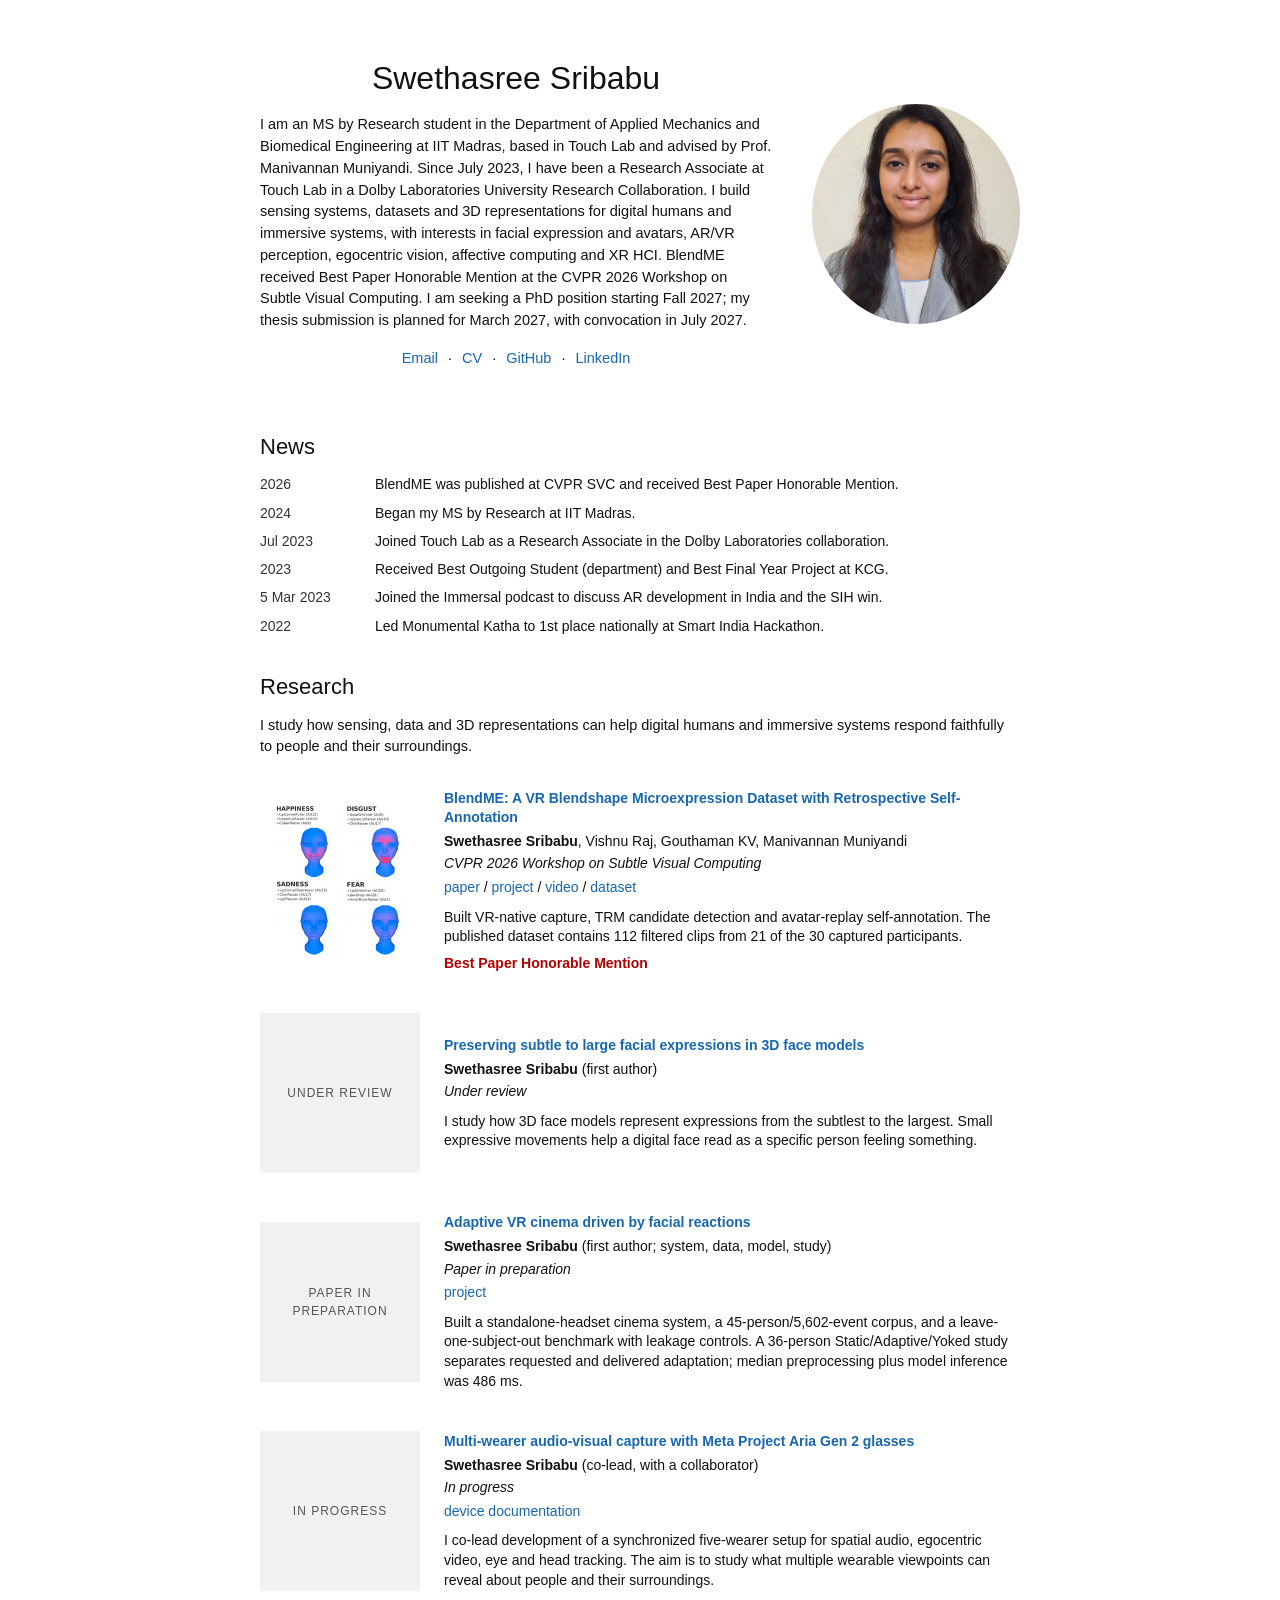
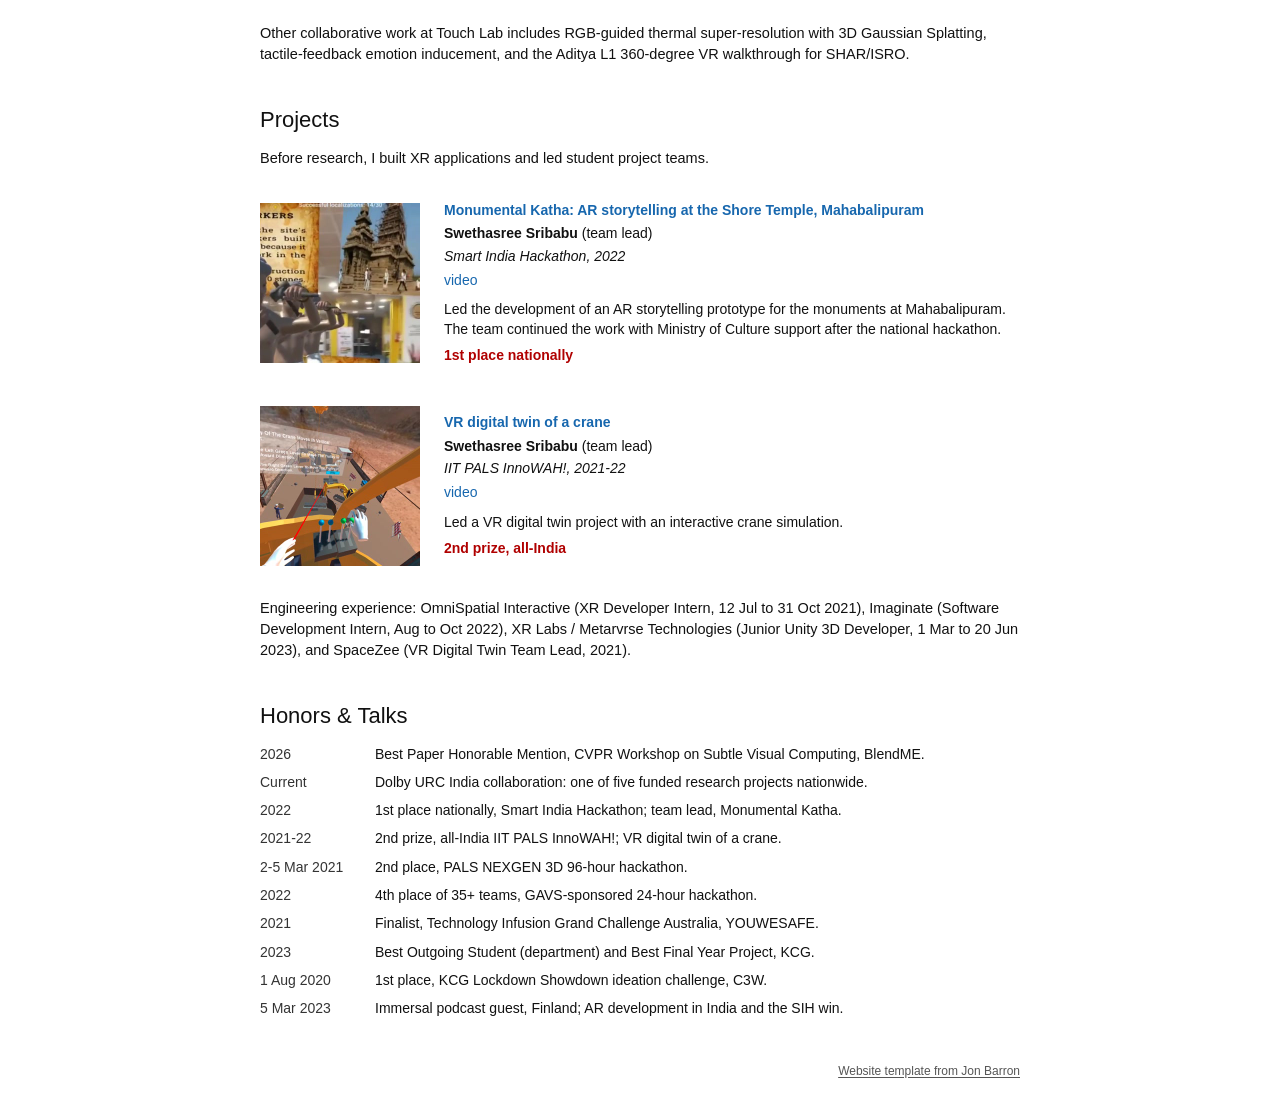
==== index.html @ b435efd1 "v4 academic homepage and LaTeX CV" ====
<!doctype html><html lang="en"><head><meta charset="utf-8"><meta name="viewport" content="width=device-width, initial-scale=1"><meta name="color-scheme" content="light"><title>Swethasree Sribabu</title><meta name="description" content="Swethasree Sribabu, MS by Research at IIT Madras. Digital humans, immersive systems and wearable perception."><link rel="icon" href="data:,"><link rel="stylesheet" href="style.css"></head><body><a class="skip-link" href="#main">Skip to content</a><main id="main" class="page"><header class="bio"><div class="bio-text"><h1 class="name">Swethasree Sribabu</h1><p>I am an MS by Research student in the Department of Applied Mechanics and Biomedical Engineering at IIT Madras, based in Touch Lab and advised by Prof. Manivannan Muniyandi. Since July 2023, I have been a Research Associate at Touch Lab in a Dolby Laboratories University Research Collaboration. I build sensing systems, datasets and 3D representations for digital humans and immersive systems, with interests in facial expression and avatars, AR/VR perception, egocentric vision, affective computing and XR HCI. BlendME received Best Paper Honorable Mention at the CVPR 2026 Workshop on Subtle Visual Computing. I am seeking a PhD position starting Fall 2027; my thesis submission is planned for March 2027, with convocation in July 2027.</p><p class="bio-links"><a href="mailto:swethasree.sribabu@gmail.com">Email</a> <span>·</span> <a href="assets/Swethasree_Sribabu_CV.pdf">CV</a> <span>·</span> <a href="https://github.com/Swethasree-Sribabu">GitHub</a> <span>·</span> <a href="https://www.linkedin.com/in/swethasree-s/">LinkedIn</a></p></div><div class="bio-photo"><img src="assets/portrait.jpg" width="220" height="220" alt="Swethasree Sribabu"></div></header>
<section id="news" class="section"><h2>News</h2><ul class="news-list">
<li><span>2026</span><div>BlendME was published at CVPR SVC and received Best Paper Honorable Mention.</div></li>
<li><span>2024</span><div>Began my MS by Research at IIT Madras.</div></li>
<li><span>Jul 2023</span><div>Joined Touch Lab as a Research Associate in the Dolby Laboratories collaboration.</div></li>
<li><span>2023</span><div>Received Best Outgoing Student (department) and Best Final Year Project at KCG.</div></li>
<li><span>5 Mar 2023</span><div>Joined the Immersal podcast to discuss AR development in India and the SIH win.</div></li>
<li><span>2022</span><div>Led Monumental Katha to 1st place nationally at Smart India Hackathon.</div></li></ul></section>
<section id="research" class="section"><h2>Research</h2><p>I study how sensing, data and 3D representations can help digital humans and immersive systems respond faithfully to people and their surroundings.</p><div class="papers"><article class="paper" id="blendme" data-work="blendme"><div class="paper-media"><img src="assets/blendme-thumb.jpg" width="160" height="160" alt="Four facial-activation maps cropped from published BlendME Figure 3" loading="lazy"></div><div class="paper-info"><a class="papertitle" href="projects/blendme/">BlendME: A VR Blendshape Microexpression Dataset with Retrospective Self-Annotation</a><div class="paper-authors"><strong>Swethasree Sribabu</strong>, Vishnu Raj, Gouthaman KV, Manivannan Muniyandi</div><div class="paper-venue"><em>CVPR 2026 Workshop on Subtle Visual Computing</em></div><div class="paper-links"><a href="https://github.com/Swethasree-Sribabu/BlendME/raw/main/BlendME_CVPR_SVC_2026.pdf">paper</a> / <a href="projects/blendme/">project</a> / <a href="assets/blendme.mp4">video</a> / <a href="https://swethasree-sribabu.github.io/BlendME/#dataset">dataset</a></div><p class="paper-desc">Built VR-native capture, TRM candidate detection and avatar-replay self-annotation. The published dataset contains 112 filtered clips from 21 of the 30 captured participants.</p><p class="paper-award">Best Paper Honorable Mention</p></div></article><article class="paper" id="face-models" data-work="face-models"><div class="paper-media"><div class="status-square" aria-label="Under review"><span>Under review</span></div></div><div class="paper-info"><a class="papertitle" href="#face-models">Preserving subtle to large facial expressions in 3D face models</a><div class="paper-authors"><strong>Swethasree Sribabu</strong> (first author)</div><div class="paper-venue"><em>Under review</em></div><p class="paper-desc">I study how 3D face models represent expressions from the subtlest to the largest. Small expressive movements help a digital face read as a specific person feeling something.</p></div></article><article class="paper" id="adaptive-cinema" data-work="adaptive-cinema"><div class="paper-media"><div class="status-square" aria-label="Paper in preparation"><span>Paper in preparation</span></div></div><div class="paper-info"><a class="papertitle" href="projects/adaptive-vr-cinema/">Adaptive VR cinema driven by facial reactions</a><div class="paper-authors"><strong>Swethasree Sribabu</strong> (first author; system, data, model, study)</div><div class="paper-venue"><em>Paper in preparation</em></div><div class="paper-links"><a href="projects/adaptive-vr-cinema/">project</a></div><p class="paper-desc">Built a standalone-headset cinema system, a 45-person/5,602-event corpus, and a leave-one-subject-out benchmark with leakage controls. A 36-person Static/Adaptive/Yoked study separates requested and delivered adaptation; median preprocessing plus model inference was 486 ms.</p></div></article><article class="paper" id="aria-capture" data-work="aria-capture"><div class="paper-media"><div class="status-square" aria-label="In progress"><span>In progress</span></div></div><div class="paper-info"><a class="papertitle" href="#aria-capture">Multi-wearer audio-visual capture with Meta Project Aria Gen 2 glasses</a><div class="paper-authors"><strong>Swethasree Sribabu</strong> (co-lead, with a collaborator)</div><div class="paper-venue"><em>In progress</em></div><div class="paper-links"><a href="https://facebookresearch.github.io/projectaria_tools/gen2/technical-specs/device/hardware">device documentation</a></div><p class="paper-desc">I co-lead development of a synchronized five-wearer setup for spatial audio, egocentric video, eye and head tracking. The aim is to study what multiple wearable viewpoints can reveal about people and their surroundings.</p></div></article></div><p class="other-work">Other collaborative work at Touch Lab includes RGB-guided thermal super-resolution with 3D Gaussian Splatting, tactile-feedback emotion inducement, and the Aditya L1 360-degree VR walkthrough for SHAR/ISRO.</p></section>
<section id="projects" class="section"><h2>Projects</h2><p>Before research, I built XR applications and led student project teams.</p><div class="papers"><article class="paper" id="monumental-katha" data-work="monumental-katha"><div class="paper-media"><img src="assets/projects/monumental-katha.jpg" width="160" height="160" alt="Monumental Katha AR prototype, from the supplied project video" loading="lazy"></div><div class="paper-info"><a class="papertitle" href="assets/earlier/monumental-katha-loop.mp4">Monumental Katha: AR storytelling at the Shore Temple, Mahabalipuram</a><div class="paper-authors"><strong>Swethasree Sribabu</strong> (team lead)</div><div class="paper-venue"><em>Smart India Hackathon, 2022</em></div><div class="paper-links"><a href="assets/earlier/monumental-katha-loop.mp4">video</a></div><p class="paper-desc">Led the development of an AR storytelling prototype for the monuments at Mahabalipuram. The team continued the work with Ministry of Culture support after the national hackathon.</p><p class="paper-award">1st place nationally</p></div></article><article class="paper" id="vr-crane" data-work="vr-crane"><div class="paper-media"><img src="assets/projects/vr-crane.jpg" width="160" height="160" alt="Virtual crane scene from the supplied Digital Twin project video" loading="lazy"></div><div class="paper-info"><a class="papertitle" href="assets/earlier/vr-crane-loop.mp4">VR digital twin of a crane</a><div class="paper-authors"><strong>Swethasree Sribabu</strong> (team lead)</div><div class="paper-venue"><em>IIT PALS InnoWAH!, 2021-22</em></div><div class="paper-links"><a href="assets/earlier/vr-crane-loop.mp4">video</a></div><p class="paper-desc">Led a VR digital twin project with an interactive crane simulation.</p><p class="paper-award">2nd prize, all-India</p></div></article></div><p class="other-work">Engineering experience: OmniSpatial Interactive (XR Developer Intern, 12 Jul to 31 Oct 2021), Imaginate (Software Development Intern, Aug to Oct 2022), XR Labs / Metarvrse Technologies (Junior Unity 3D Developer, 1 Mar to 20 Jun 2023), and SpaceZee (VR Digital Twin Team Lead, 2021).</p></section>
<section id="honors" class="section"><h2>Honors &amp; Talks</h2><ul class="honors-list">
<li><span>2026</span><div>Best Paper Honorable Mention, CVPR Workshop on Subtle Visual Computing, BlendME.</div></li>
<li><span>Current</span><div>Dolby URC India collaboration: one of five funded research projects nationwide.</div></li>
<li><span>2022</span><div>1st place nationally, Smart India Hackathon; team lead, Monumental Katha.</div></li>
<li><span>2021-22</span><div>2nd prize, all-India IIT PALS InnoWAH!; VR digital twin of a crane.</div></li>
<li><span>2-5 Mar 2021</span><div>2nd place, PALS NEXGEN 3D 96-hour hackathon.</div></li>
<li><span>2022</span><div>4th place of 35+ teams, GAVS-sponsored 24-hour hackathon.</div></li>
<li><span>2021</span><div>Finalist, Technology Infusion Grand Challenge Australia, YOUWESAFE.</div></li>
<li><span>2023</span><div>Best Outgoing Student (department) and Best Final Year Project, KCG.</div></li>
<li><span>1 Aug 2020</span><div>1st place, KCG Lockdown Showdown ideation challenge, C3W.</div></li>
<li><span>5 Mar 2023</span><div>Immersal podcast guest, Finland; AR development in India and the SIH win.</div></li></ul></section><footer class="footer"><p><a href="https://github.com/jonbarron/jonbarron_website">Website template from Jon Barron</a></p></footer></main></body></html>
---- style.css ----
/* Academic-page structure adapted from Jon Barron's reusable website template.
   Local system font and no remote scripts, fonts, or tracking. */
* { box-sizing:border-box; }
html { -webkit-text-size-adjust:100%; text-size-adjust:100%; scroll-padding-top:16px; }
body { margin:0; background:white; color:#111; font:15px/1.45 Arial,Helvetica,sans-serif; }
a { color:#1767ae; text-decoration:none; }
a:hover { color:#8b4b00; text-decoration:underline; }
a:focus-visible { outline:2px solid #1767ae; outline-offset:4px; }
p a { text-decoration:underline; text-underline-offset:2px; }
img { max-width:100%; display:block; }
p { margin:12px 0; }
h1,h2 { font-weight:400; }
h2 { font-size:22px; line-height:1.3; margin:0 0 13px; }
.page { width:100%; max-width:816px; margin:0 auto; padding:12px 8px 25px; }
.skip-link { position:fixed; top:-80px; left:12px; background:#fff; border:2px solid #1767ae; padding:8px; z-index:10; }
.skip-link:focus { top:8px; }
.bio { display:flex; align-items:center; padding:15px 0 12px; }
.bio-text { width:69%; padding:2.5%; }
.name { margin:0 0 17px; padding-top:12px; font-size:32px; line-height:1.2; text-align:center; }
.bio-text > p { font-size:14.5px; line-height:1.5; }
.bio-photo { width:31%; padding:2.5%; }
.bio-photo img { width:220px; height:220px; object-fit:cover; object-position:center 32%; border-radius:50%; }
.bio-links { text-align:center; padding-top:4px; }
.bio-links a { text-decoration:none; white-space:nowrap; }
.bio-links span { padding:0 6px; }
.section { padding:19px 20px 10px; }
.section > p { font-size:14.5px; }
.news-list,.honors-list { list-style:none; padding:0; margin:0; font-size:14px; }
.news-list li,.honors-list li { display:grid; grid-template-columns:100px minmax(0,1fr); gap:15px; margin:8px 0; }
.news-list li > span,.honors-list li > span { color:#333; white-space:nowrap; }
.papers { margin-top:6px; }
.paper { display:flex; align-items:center; gap:24px; padding:20px 0; }
.paper-media { width:160px; flex:0 0 160px; }
.paper-media img { width:160px; height:160px; object-fit:cover; }
.status-square { width:160px; height:160px; background:#f1f1f1; color:#555; display:flex; align-items:center; justify-content:center; text-align:center; padding:16px; }
.status-square span { font-size:12px; line-height:1.55; letter-spacing:1px; text-transform:uppercase; }
.paper-info { min-width:0; font-size:14px; line-height:1.4; }
.papertitle { font-weight:700; }
.paper-authors { margin-top:4px; }
.paper-venue { margin-top:3px; }
.paper-links { margin-top:4px; }
.paper-desc { margin:10px 0 0; }
.paper-award { color:#b00000; font-weight:700; margin:7px 0 0; }
.other-work { margin-top:12px; }
.footer { padding:26px 20px 8px; text-align:right; font-size:12px; color:#555; }
.footer p { margin:0; }
.footer a { color:#555; }
.project-page { padding:25px 20px 12px; }
.project-page h1 { font-size:29px; line-height:1.3; margin:15px 0; }
.project-subtitle { font-size:19px; }
.project-page h2 { margin-top:26px; }
.project-page figure { margin:24px 0; }
.project-page figure img { width:100%; height:auto; }
figcaption { font-size:13px; color:#444; margin-top:10px; }
@media(max-width:640px) {
 .page { padding:8px 15px 22px; }
 .bio { align-items:flex-start; gap:18px; }
 .bio-text { width:calc(100% - 128px); padding:10px 0; }
 .bio-photo { width:110px; padding:22px 0 0; }
 .bio-photo img { width:110px; height:110px; }
 .name { font-size:28px; text-align:left; padding-top:2px; }
 .bio-text > p { font-size:14px; }
 .bio-links { text-align:left; }
 .bio-links span { padding:0 4px; }
 .section,.project-page { padding-inline:0; }
 .paper { gap:18px; align-items:flex-start; }
 .paper-media { width:110px; flex-basis:110px; }
 .paper-media img,.status-square { width:110px; height:110px; }
 .status-square { padding:10px; }
 .status-square span { font-size:10px; letter-spacing:.6px; }
 .paper-info { font-size:14px; }
 .news-list li,.honors-list li { grid-template-columns:90px minmax(0,1fr); gap:10px; }
 .footer { padding-inline:0; }
}
@media(max-width:450px) {
 .bio { display:block; position:relative; padding-top:12px; }
 .bio-text { width:100%; }
 .name { max-width:calc(100% - 113px); min-height:74px; margin-bottom:17px; }
 .bio-photo { position:absolute; right:0; top:20px; padding:0; width:98px; }
 .bio-photo img { width:98px; height:98px; }
 .paper { gap:14px; }
 .paper-media { width:100px; flex-basis:100px; }
 .paper-media img,.status-square { width:100px; height:100px; }
 .status-square { padding:8px; }
 .status-square span { font-size:10px; }
 .news-list li,.honors-list li { grid-template-columns:85px minmax(0,1fr); font-size:13px; gap:10px; }
 .paper-info { font-size:13.5px; }
}
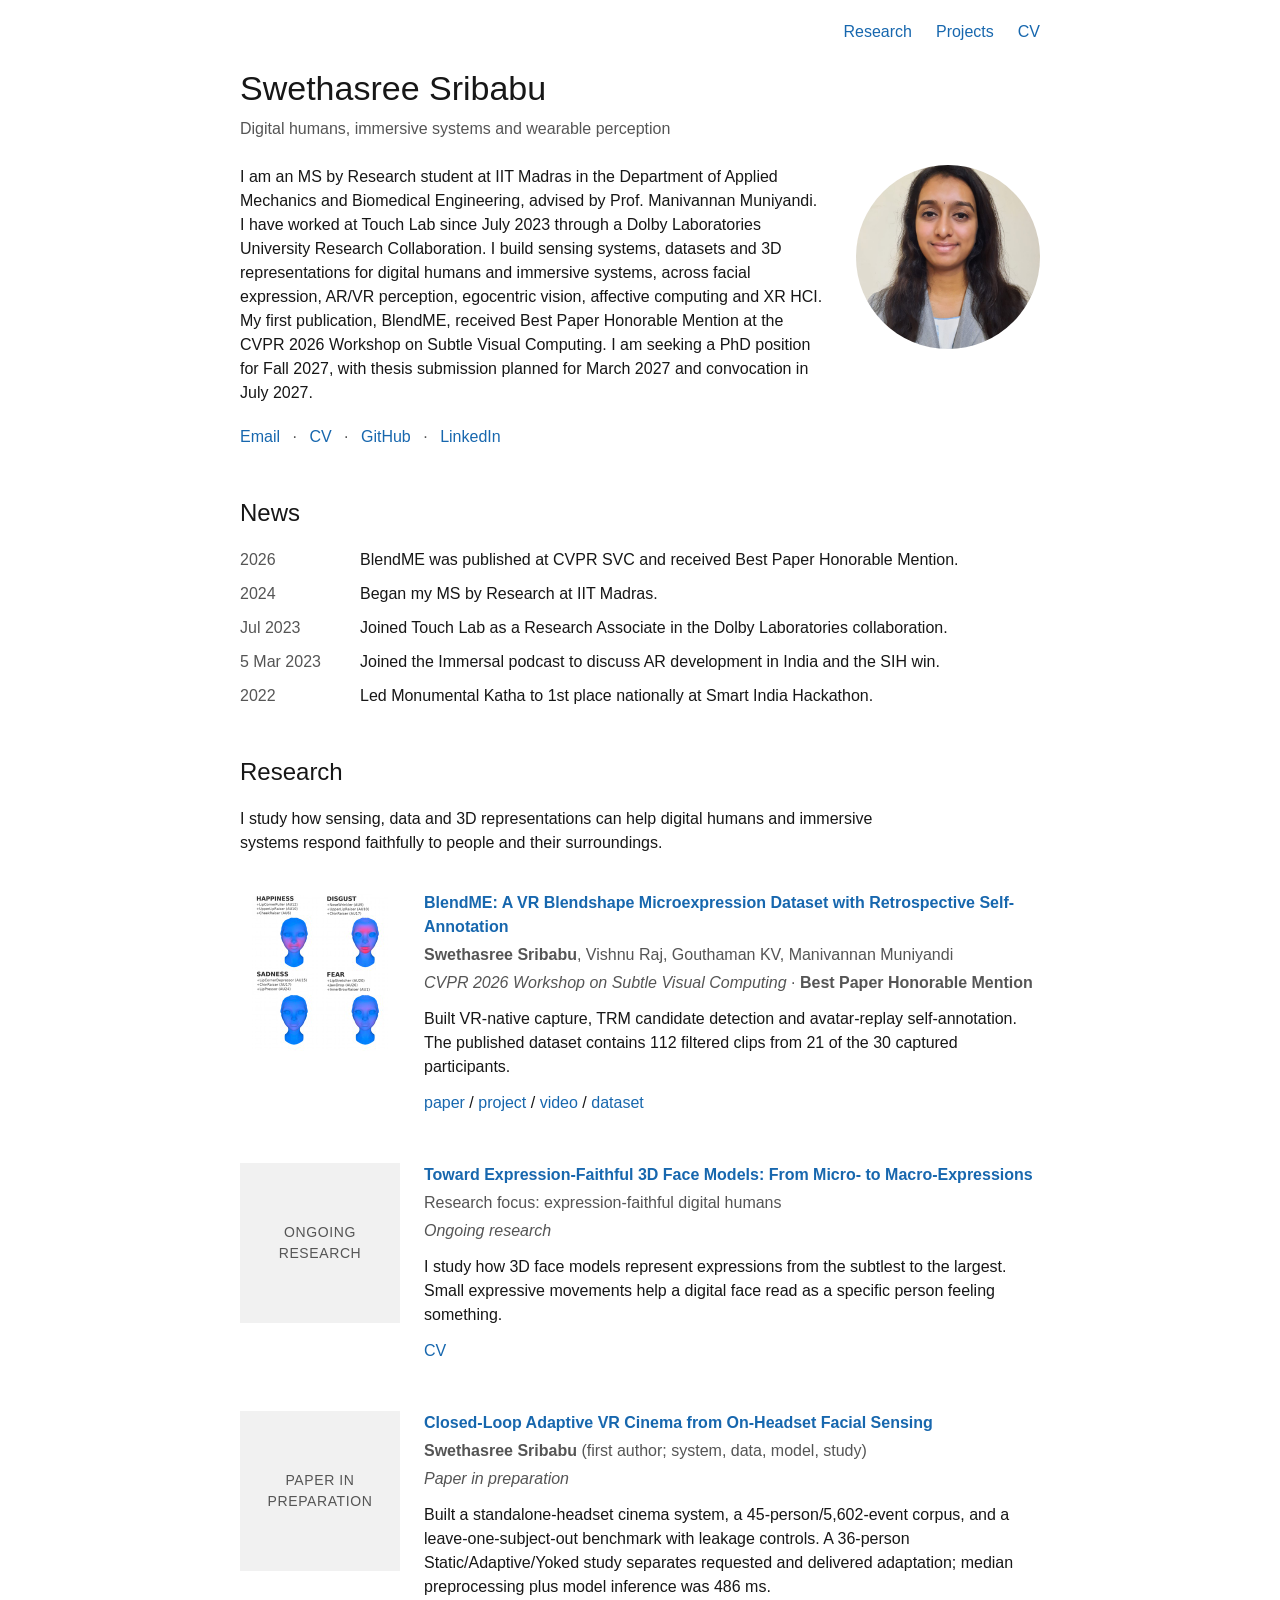
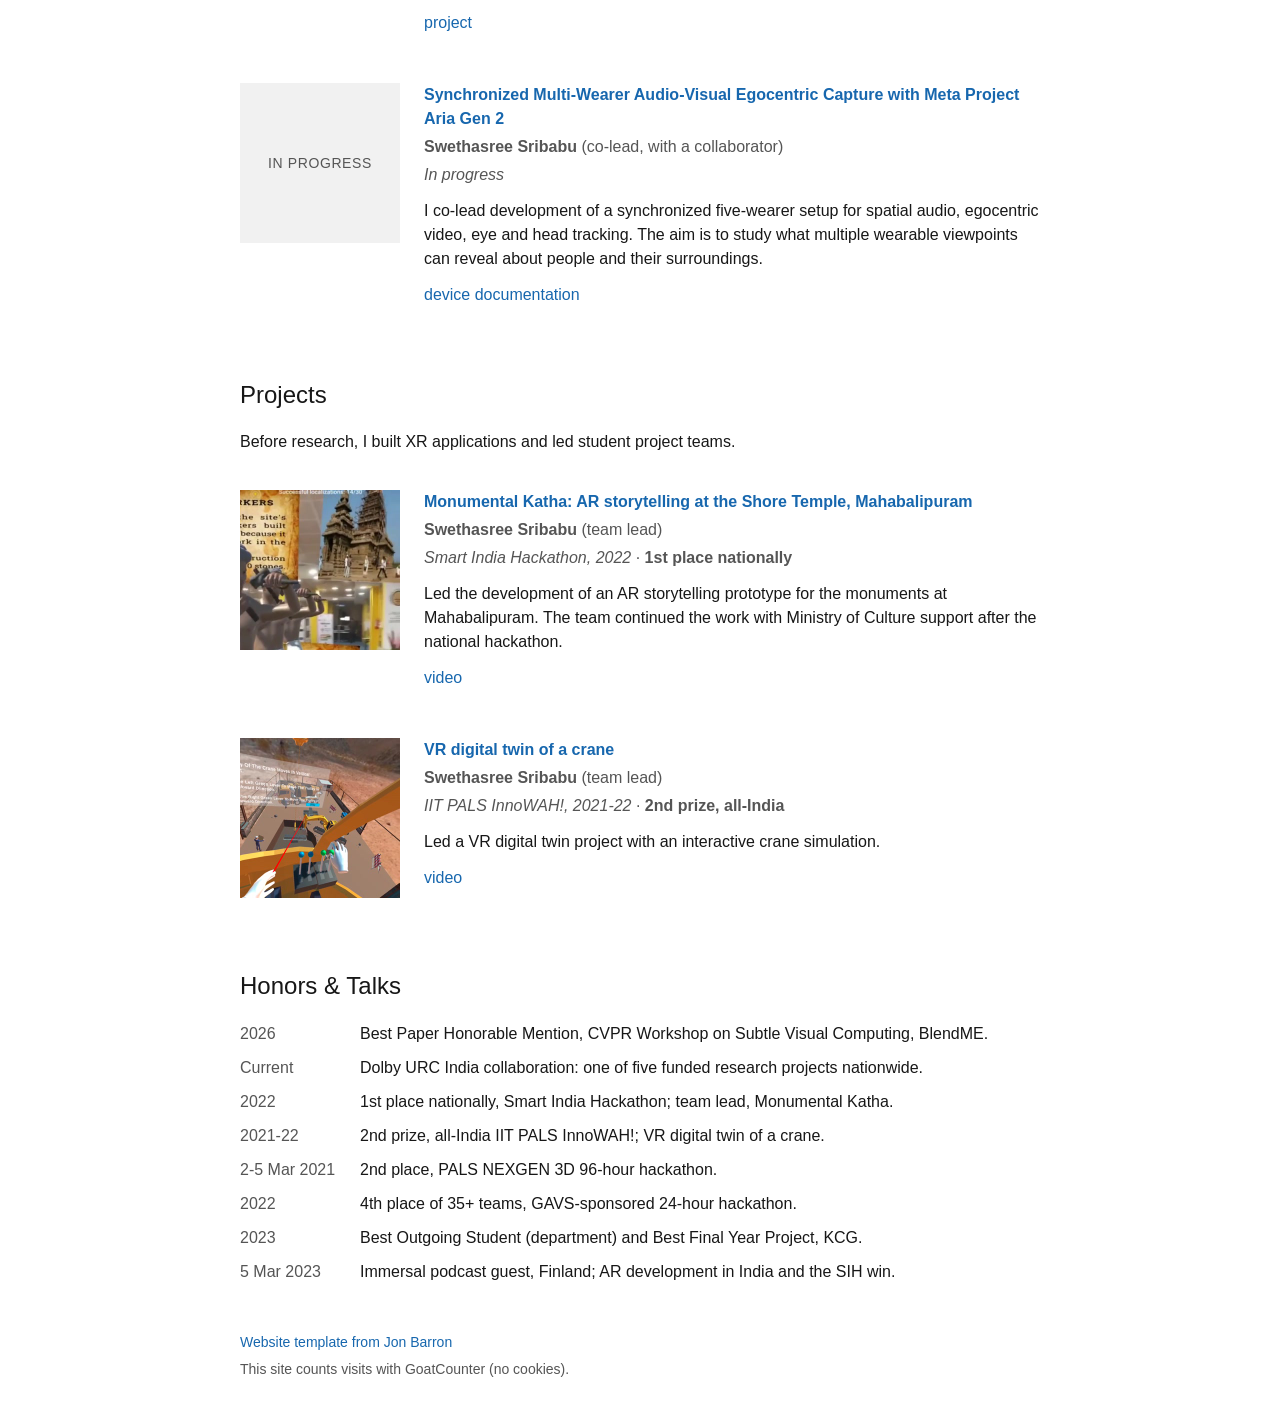
==== commit de5e0df9: "Sharper public titles" ====
--- a/index.html
+++ b/index.html
@@ -1,21 +1,21 @@
-<!doctype html><html lang="en"><head><meta charset="utf-8"><meta name="viewport" content="width=device-width, initial-scale=1"><meta name="color-scheme" content="light"><title>Swethasree Sribabu</title><meta name="description" content="Swethasree Sribabu, MS by Research at IIT Madras. Digital humans, immersive systems and wearable perception."><link rel="icon" href="data:,"><link rel="stylesheet" href="style.css"></head><body><a class="skip-link" href="#main">Skip to content</a><main id="main" class="page"><header class="bio"><div class="bio-text"><h1 class="name">Swethasree Sribabu</h1><p>I am an MS by Research student in the Department of Applied Mechanics and Biomedical Engineering at IIT Madras, based in Touch Lab and advised by Prof. Manivannan Muniyandi. Since July 2023, I have been a Research Associate at Touch Lab in a Dolby Laboratories University Research Collaboration. I build sensing systems, datasets and 3D representations for digital humans and immersive systems, with interests in facial expression and avatars, AR/VR perception, egocentric vision, affective computing and XR HCI. BlendME received Best Paper Honorable Mention at the CVPR 2026 Workshop on Subtle Visual Computing. I am seeking a PhD position starting Fall 2027; my thesis submission is planned for March 2027, with convocation in July 2027.</p><p class="bio-links"><a href="mailto:swethasree.sribabu@gmail.com">Email</a> <span>·</span> <a href="assets/Swethasree_Sribabu_CV.pdf">CV</a> <span>·</span> <a href="https://github.com/Swethasree-Sribabu">GitHub</a> <span>·</span> <a href="https://www.linkedin.com/in/swethasree-s/">LinkedIn</a></p></div><div class="bio-photo"><img src="assets/portrait.jpg" width="220" height="220" alt="Swethasree Sribabu"></div></header>
-<section id="news" class="section"><h2>News</h2><ul class="news-list">
+<!DOCTYPE html>
+
+<html lang="en"><head><meta charset="utf-8"/><meta content="width=device-width, initial-scale=1" name="viewport"/><meta content="light" name="color-scheme"/><title>Swethasree Sribabu</title><meta content="Swethasree Sribabu, MS by Research at IIT Madras. Digital humans, immersive systems and wearable perception." name="description"/><link href="data:," rel="icon"/><link href="style.css" rel="stylesheet"/></head><body><a class="skip-link" href="#main">Skip to content</a><main class="page" id="main"><nav aria-label="Primary" class="top-nav"><a href="#research">Research</a><a href="#projects">Projects</a><a href="assets/Swethasree_Sribabu_CV.pdf">CV</a></nav><header class="intro"><h1 class="name">Swethasree Sribabu</h1><p class="headline">Digital humans, immersive systems and wearable perception</p><div class="bio"><p>I am an MS by Research student at IIT Madras in the Department of Applied Mechanics and Biomedical Engineering, advised by Prof. Manivannan Muniyandi. I have worked at Touch Lab since July 2023 through a Dolby Laboratories University Research Collaboration. I build sensing systems, datasets and 3D representations for digital humans and immersive systems, across facial expression, AR/VR perception, egocentric vision, affective computing and XR HCI. My first publication, BlendME, received Best Paper Honorable Mention at the CVPR 2026 Workshop on Subtle Visual Computing. I am seeking a PhD position for Fall 2027, with thesis submission planned for March 2027 and convocation in July 2027.</p><div class="bio-photo"><img alt="Swethasree Sribabu" height="220" src="assets/portrait.jpg" width="220"/></div></div><p class="bio-links"><a href="mailto:swethasree.sribabu@gmail.com">Email</a> <span>·</span> <a href="assets/Swethasree_Sribabu_CV.pdf">CV</a> <span>·</span> <a href="https://github.com/Swethasree-Sribabu">GitHub</a> <span>·</span> <a href="https://www.linkedin.com/in/swethasree-s/">LinkedIn</a></p></header>
+<section class="section" id="news"><h2>News</h2><ul class="news-list">
 <li><span>2026</span><div>BlendME was published at CVPR SVC and received Best Paper Honorable Mention.</div></li>
 <li><span>2024</span><div>Began my MS by Research at IIT Madras.</div></li>
 <li><span>Jul 2023</span><div>Joined Touch Lab as a Research Associate in the Dolby Laboratories collaboration.</div></li>
-<li><span>2023</span><div>Received Best Outgoing Student (department) and Best Final Year Project at KCG.</div></li>
 <li><span>5 Mar 2023</span><div>Joined the Immersal podcast to discuss AR development in India and the SIH win.</div></li>
 <li><span>2022</span><div>Led Monumental Katha to 1st place nationally at Smart India Hackathon.</div></li></ul></section>
-<section id="research" class="section"><h2>Research</h2><p>I study how sensing, data and 3D representations can help digital humans and immersive systems respond faithfully to people and their surroundings.</p><div class="papers"><article class="paper" id="blendme" data-work="blendme"><div class="paper-media"><img src="assets/blendme-thumb.jpg" width="160" height="160" alt="Four facial-activation maps cropped from published BlendME Figure 3" loading="lazy"></div><div class="paper-info"><a class="papertitle" href="projects/blendme/">BlendME: A VR Blendshape Microexpression Dataset with Retrospective Self-Annotation</a><div class="paper-authors"><strong>Swethasree Sribabu</strong>, Vishnu Raj, Gouthaman KV, Manivannan Muniyandi</div><div class="paper-venue"><em>CVPR 2026 Workshop on Subtle Visual Computing</em></div><div class="paper-links"><a href="https://github.com/Swethasree-Sribabu/BlendME/raw/main/BlendME_CVPR_SVC_2026.pdf">paper</a> / <a href="projects/blendme/">project</a> / <a href="assets/blendme.mp4">video</a> / <a href="https://swethasree-sribabu.github.io/BlendME/#dataset">dataset</a></div><p class="paper-desc">Built VR-native capture, TRM candidate detection and avatar-replay self-annotation. The published dataset contains 112 filtered clips from 21 of the 30 captured participants.</p><p class="paper-award">Best Paper Honorable Mention</p></div></article><article class="paper" id="face-models" data-work="face-models"><div class="paper-media"><div class="status-square" aria-label="Under review"><span>Under review</span></div></div><div class="paper-info"><a class="papertitle" href="#face-models">Preserving subtle to large facial expressions in 3D face models</a><div class="paper-authors"><strong>Swethasree Sribabu</strong> (first author)</div><div class="paper-venue"><em>Under review</em></div><p class="paper-desc">I study how 3D face models represent expressions from the subtlest to the largest. Small expressive movements help a digital face read as a specific person feeling something.</p></div></article><article class="paper" id="adaptive-cinema" data-work="adaptive-cinema"><div class="paper-media"><div class="status-square" aria-label="Paper in preparation"><span>Paper in preparation</span></div></div><div class="paper-info"><a class="papertitle" href="projects/adaptive-vr-cinema/">Adaptive VR cinema driven by facial reactions</a><div class="paper-authors"><strong>Swethasree Sribabu</strong> (first author; system, data, model, study)</div><div class="paper-venue"><em>Paper in preparation</em></div><div class="paper-links"><a href="projects/adaptive-vr-cinema/">project</a></div><p class="paper-desc">Built a standalone-headset cinema system, a 45-person/5,602-event corpus, and a leave-one-subject-out benchmark with leakage controls. A 36-person Static/Adaptive/Yoked study separates requested and delivered adaptation; median preprocessing plus model inference was 486 ms.</p></div></article><article class="paper" id="aria-capture" data-work="aria-capture"><div class="paper-media"><div class="status-square" aria-label="In progress"><span>In progress</span></div></div><div class="paper-info"><a class="papertitle" href="#aria-capture">Multi-wearer audio-visual capture with Meta Project Aria Gen 2 glasses</a><div class="paper-authors"><strong>Swethasree Sribabu</strong> (co-lead, with a collaborator)</div><div class="paper-venue"><em>In progress</em></div><div class="paper-links"><a href="https://facebookresearch.github.io/projectaria_tools/gen2/technical-specs/device/hardware">device documentation</a></div><p class="paper-desc">I co-lead development of a synchronized five-wearer setup for spatial audio, egocentric video, eye and head tracking. The aim is to study what multiple wearable viewpoints can reveal about people and their surroundings.</p></div></article></div><p class="other-work">Other collaborative work at Touch Lab includes RGB-guided thermal super-resolution with 3D Gaussian Splatting, tactile-feedback emotion inducement, and the Aditya L1 360-degree VR walkthrough for SHAR/ISRO.</p></section>
-<section id="projects" class="section"><h2>Projects</h2><p>Before research, I built XR applications and led student project teams.</p><div class="papers"><article class="paper" id="monumental-katha" data-work="monumental-katha"><div class="paper-media"><img src="assets/projects/monumental-katha.jpg" width="160" height="160" alt="Monumental Katha AR prototype, from the supplied project video" loading="lazy"></div><div class="paper-info"><a class="papertitle" href="assets/earlier/monumental-katha-loop.mp4">Monumental Katha: AR storytelling at the Shore Temple, Mahabalipuram</a><div class="paper-authors"><strong>Swethasree Sribabu</strong> (team lead)</div><div class="paper-venue"><em>Smart India Hackathon, 2022</em></div><div class="paper-links"><a href="assets/earlier/monumental-katha-loop.mp4">video</a></div><p class="paper-desc">Led the development of an AR storytelling prototype for the monuments at Mahabalipuram. The team continued the work with Ministry of Culture support after the national hackathon.</p><p class="paper-award">1st place nationally</p></div></article><article class="paper" id="vr-crane" data-work="vr-crane"><div class="paper-media"><img src="assets/projects/vr-crane.jpg" width="160" height="160" alt="Virtual crane scene from the supplied Digital Twin project video" loading="lazy"></div><div class="paper-info"><a class="papertitle" href="assets/earlier/vr-crane-loop.mp4">VR digital twin of a crane</a><div class="paper-authors"><strong>Swethasree Sribabu</strong> (team lead)</div><div class="paper-venue"><em>IIT PALS InnoWAH!, 2021-22</em></div><div class="paper-links"><a href="assets/earlier/vr-crane-loop.mp4">video</a></div><p class="paper-desc">Led a VR digital twin project with an interactive crane simulation.</p><p class="paper-award">2nd prize, all-India</p></div></article></div><p class="other-work">Engineering experience: OmniSpatial Interactive (XR Developer Intern, 12 Jul to 31 Oct 2021), Imaginate (Software Development Intern, Aug to Oct 2022), XR Labs / Metarvrse Technologies (Junior Unity 3D Developer, 1 Mar to 20 Jun 2023), and SpaceZee (VR Digital Twin Team Lead, 2021).</p></section>
-<section id="honors" class="section"><h2>Honors &amp; Talks</h2><ul class="honors-list">
+<section class="section" id="research"><h2>Research</h2><p>I study how sensing, data and 3D representations can help digital humans and immersive systems respond faithfully to people and their surroundings.</p><div class="papers"><article class="paper" data-work="blendme" id="blendme"><div class="paper-media"><img alt="Four facial-activation maps cropped from published BlendME Figure 3" height="160" loading="lazy" src="assets/blendme-thumb.jpg" width="160"/></div><div class="paper-info"><a class="papertitle" href="projects/blendme/">BlendME: A VR Blendshape Microexpression Dataset with Retrospective Self-Annotation</a><div class="paper-role"><strong>Swethasree Sribabu</strong>, Vishnu Raj, Gouthaman KV, Manivannan Muniyandi</div><div class="paper-venue"><em>CVPR 2026 Workshop on Subtle Visual Computing</em> · <strong>Best Paper Honorable Mention</strong></div><p class="paper-desc">Built VR-native capture, TRM candidate detection and avatar-replay self-annotation. The published dataset contains 112 filtered clips from 21 of the 30 captured participants.</p><div class="paper-links"><a href="https://github.com/Swethasree-Sribabu/BlendME/raw/main/BlendME_CVPR_SVC_2026.pdf">paper</a> / <a href="projects/blendme/">project</a> / <a href="assets/blendme.mp4">video</a> / <a href="https://swethasree-sribabu.github.io/BlendME/#dataset">dataset</a></div></div></article><article class="paper" data-work="face-models" id="face-models"><div class="paper-media"><div aria-label="Ongoing research" class="status-square"><span>Ongoing research</span></div></div><div class="paper-info"><a class="papertitle" href="#face-models">Toward Expression-Faithful 3D Face Models: From Micro- to Macro-Expressions</a><div class="paper-role">Research focus: expression-faithful digital humans</div><div class="paper-venue"><em>Ongoing research</em></div><p class="paper-desc">I study how 3D face models represent expressions from the subtlest to the largest. Small expressive movements help a digital face read as a specific person feeling something.</p><div class="paper-links"><a href="assets/Swethasree_Sribabu_CV.pdf">CV</a></div></div></article><article class="paper" data-work="adaptive-cinema" id="adaptive-cinema"><div class="paper-media"><div aria-label="Paper in preparation" class="status-square"><span>Paper in preparation</span></div></div><div class="paper-info"><a class="papertitle" href="projects/adaptive-vr-cinema/">Closed-Loop Adaptive VR Cinema from On-Headset Facial Sensing</a><div class="paper-role"><strong>Swethasree Sribabu</strong> (first author; system, data, model, study)</div><div class="paper-venue"><em>Paper in preparation</em></div><p class="paper-desc">Built a standalone-headset cinema system, a 45-person/5,602-event corpus, and a leave-one-subject-out benchmark with leakage controls. A 36-person Static/Adaptive/Yoked study separates requested and delivered adaptation; median preprocessing plus model inference was 486 ms.</p><div class="paper-links"><a href="projects/adaptive-vr-cinema/">project</a></div></div></article><article class="paper" data-work="aria-capture" id="aria-capture"><div class="paper-media"><div aria-label="In progress" class="status-square"><span>In progress</span></div></div><div class="paper-info"><a class="papertitle" href="#aria-capture">Synchronized Multi-Wearer Audio-Visual Egocentric Capture with Meta Project Aria Gen 2</a><div class="paper-role"><strong>Swethasree Sribabu</strong> (co-lead, with a collaborator)</div><div class="paper-venue"><em>In progress</em></div><p class="paper-desc">I co-lead development of a synchronized five-wearer setup for spatial audio, egocentric video, eye and head tracking. The aim is to study what multiple wearable viewpoints can reveal about people and their surroundings.</p><div class="paper-links"><a href="https://facebookresearch.github.io/projectaria_tools/gen2/technical-specs/device/hardware">device documentation</a></div></div></article></div></section>
+<section class="section" id="projects"><h2>Projects</h2><p>Before research, I built XR applications and led student project teams.</p><div class="papers"><article class="paper" data-work="monumental-katha" id="monumental-katha"><div class="paper-media"><img alt="Monumental Katha AR prototype, from the supplied project video" height="160" loading="lazy" src="assets/projects/monumental-katha.jpg" width="160"/></div><div class="paper-info"><a class="papertitle" href="assets/earlier/monumental-katha-loop.mp4">Monumental Katha: AR storytelling at the Shore Temple, Mahabalipuram</a><div class="paper-role"><strong>Swethasree Sribabu</strong> (team lead)</div><div class="paper-venue"><em>Smart India Hackathon, 2022</em> · <strong>1st place nationally</strong></div><p class="paper-desc">Led the development of an AR storytelling prototype for the monuments at Mahabalipuram. The team continued the work with Ministry of Culture support after the national hackathon.</p><div class="paper-links"><a href="assets/earlier/monumental-katha-loop.mp4">video</a></div></div></article><article class="paper" data-work="vr-crane" id="vr-crane"><div class="paper-media"><img alt="Virtual crane scene from the supplied Digital Twin project video" height="160" loading="lazy" src="assets/projects/vr-crane.jpg" width="160"/></div><div class="paper-info"><a class="papertitle" href="assets/earlier/vr-crane-loop.mp4">VR digital twin of a crane</a><div class="paper-role"><strong>Swethasree Sribabu</strong> (team lead)</div><div class="paper-venue"><em>IIT PALS InnoWAH!, 2021-22</em> · <strong>2nd prize, all-India</strong></div><p class="paper-desc">Led a VR digital twin project with an interactive crane simulation.</p><div class="paper-links"><a href="assets/earlier/vr-crane-loop.mp4">video</a></div></div></article></div></section>
+<section class="section" id="honors"><h2>Honors &amp; Talks</h2><ul class="honors-list">
 <li><span>2026</span><div>Best Paper Honorable Mention, CVPR Workshop on Subtle Visual Computing, BlendME.</div></li>
 <li><span>Current</span><div>Dolby URC India collaboration: one of five funded research projects nationwide.</div></li>
 <li><span>2022</span><div>1st place nationally, Smart India Hackathon; team lead, Monumental Katha.</div></li>
 <li><span>2021-22</span><div>2nd prize, all-India IIT PALS InnoWAH!; VR digital twin of a crane.</div></li>
 <li><span>2-5 Mar 2021</span><div>2nd place, PALS NEXGEN 3D 96-hour hackathon.</div></li>
 <li><span>2022</span><div>4th place of 35+ teams, GAVS-sponsored 24-hour hackathon.</div></li>
-<li><span>2021</span><div>Finalist, Technology Infusion Grand Challenge Australia, YOUWESAFE.</div></li>
 <li><span>2023</span><div>Best Outgoing Student (department) and Best Final Year Project, KCG.</div></li>
-<li><span>1 Aug 2020</span><div>1st place, KCG Lockdown Showdown ideation challenge, C3W.</div></li>
-<li><span>5 Mar 2023</span><div>Immersal podcast guest, Finland; AR development in India and the SIH win.</div></li></ul></section><footer class="footer"><p><a href="https://github.com/jonbarron/jonbarron_website">Website template from Jon Barron</a></p></footer></main></body></html>+<li><span>5 Mar 2023</span><div>Immersal podcast guest, Finland; AR development in India and the SIH win.</div></li></ul></section><footer class="footer"><p><a href="https://github.com/jonbarron/jonbarron_website">Website template from Jon Barron</a></p><p>This site counts visits with GoatCounter (no cookies).</p></footer></main><script data-goatcounter="https://swethasree.goatcounter.com/count" async src="https://gc.zgo.at/count.js"></script>
+</body></html>
--- a/style.css
+++ b/style.css
@@ -1,88 +1,68 @@
-/* Academic-page structure adapted from Jon Barron's reusable website template.
-   Local system font and no remote scripts, fonts, or tracking. */
+/* Academic structure adapted from Jon Barron's reusable website template. */
 * { box-sizing:border-box; }
-html { -webkit-text-size-adjust:100%; text-size-adjust:100%; scroll-padding-top:16px; }
-body { margin:0; background:white; color:#111; font:15px/1.45 Arial,Helvetica,sans-serif; }
+html { -webkit-text-size-adjust:100%; text-size-adjust:100%; scroll-padding-top:24px; }
+body { margin:0; background:#fff; color:#171717; font:16px/1.5 Arial,Helvetica,sans-serif; }
 a { color:#1767ae; text-decoration:none; }
-a:hover { color:#8b4b00; text-decoration:underline; }
+a:hover { text-decoration:underline; }
 a:focus-visible { outline:2px solid #1767ae; outline-offset:4px; }
-p a { text-decoration:underline; text-underline-offset:2px; }
-img { max-width:100%; display:block; }
+img { display:block; max-width:100%; }
 p { margin:12px 0; }
 h1,h2 { font-weight:400; }
-h2 { font-size:22px; line-height:1.3; margin:0 0 13px; }
-.page { width:100%; max-width:816px; margin:0 auto; padding:12px 8px 25px; }
-.skip-link { position:fixed; top:-80px; left:12px; background:#fff; border:2px solid #1767ae; padding:8px; z-index:10; }
+h2 { font-size:24px; line-height:1.3; margin:0 0 20px; }
+.page { width:100%; max-width:840px; margin:0 auto; padding:20px 20px 32px; }
+.top-nav { display:flex; gap:24px; justify-content:flex-end; margin-bottom:24px; }
+.skip-link { position:fixed; top:-100px; left:12px; background:#fff; border:2px solid #1767ae; padding:8px; z-index:10; }
 .skip-link:focus { top:8px; }
-.bio { display:flex; align-items:center; padding:15px 0 12px; }
-.bio-text { width:69%; padding:2.5%; }
-.name { margin:0 0 17px; padding-top:12px; font-size:32px; line-height:1.2; text-align:center; }
-.bio-text > p { font-size:14.5px; line-height:1.5; }
-.bio-photo { width:31%; padding:2.5%; }
-.bio-photo img { width:220px; height:220px; object-fit:cover; object-position:center 32%; border-radius:50%; }
-.bio-links { text-align:center; padding-top:4px; }
-.bio-links a { text-decoration:none; white-space:nowrap; }
-.bio-links span { padding:0 6px; }
-.section { padding:19px 20px 10px; }
-.section > p { font-size:14.5px; }
-.news-list,.honors-list { list-style:none; padding:0; margin:0; font-size:14px; }
-.news-list li,.honors-list li { display:grid; grid-template-columns:100px minmax(0,1fr); gap:15px; margin:8px 0; }
-.news-list li > span,.honors-list li > span { color:#333; white-space:nowrap; }
-.papers { margin-top:6px; }
-.paper { display:flex; align-items:center; gap:24px; padding:20px 0; }
+.name { font-size:34px; line-height:1.2; margin:0 0 8px; }
+.headline { margin:0 0 24px; color:#555; }
+.bio { display:flex; gap:32px; align-items:flex-start; }
+.bio > p { flex:1; min-width:0; margin:0; max-width:75ch; }
+.bio-photo { flex:0 0 184px; }
+.bio-photo img { width:184px; height:184px; object-fit:cover; object-position:center 32%; border-radius:50%; }
+.bio-links { margin-top:20px; }
+.bio-links span { padding:0 8px; color:#555; }
+.section { margin-top:48px; }
+.section > p { max-width:75ch; }
+.news-list,.honors-list { list-style:none; padding:0; margin:0; }
+.news-list li,.honors-list li { display:grid; grid-template-columns:104px minmax(0,1fr); gap:16px; margin:10px 0; }
+.news-list li > span,.honors-list li > span { color:#555; white-space:nowrap; }
+.papers { margin-top:8px; }
+.paper { display:flex; align-items:flex-start; gap:24px; padding:24px 0; }
 .paper-media { width:160px; flex:0 0 160px; }
 .paper-media img { width:160px; height:160px; object-fit:cover; }
 .status-square { width:160px; height:160px; background:#f1f1f1; color:#555; display:flex; align-items:center; justify-content:center; text-align:center; padding:16px; }
-.status-square span { font-size:12px; line-height:1.55; letter-spacing:1px; text-transform:uppercase; }
-.paper-info { min-width:0; font-size:14px; line-height:1.4; }
+.status-square span { font-size:14px; line-height:1.5; letter-spacing:.6px; text-transform:uppercase; }
+.paper-info { min-width:0; max-width:75ch; }
 .papertitle { font-weight:700; }
-.paper-authors { margin-top:4px; }
-.paper-venue { margin-top:3px; }
-.paper-links { margin-top:4px; }
-.paper-desc { margin:10px 0 0; }
-.paper-award { color:#b00000; font-weight:700; margin:7px 0 0; }
-.other-work { margin-top:12px; }
-.footer { padding:26px 20px 8px; text-align:right; font-size:12px; color:#555; }
-.footer p { margin:0; }
-.footer a { color:#555; }
-.project-page { padding:25px 20px 12px; }
-.project-page h1 { font-size:29px; line-height:1.3; margin:15px 0; }
-.project-subtitle { font-size:19px; }
-.project-page h2 { margin-top:26px; }
+.paper-role,.paper-venue { color:#555; margin-top:4px; }
+.paper-desc { margin:12px 0; }
+.paper-links { margin-top:8px; }
+.footer { margin-top:48px; font-size:14px; color:#555; }
+.footer p { margin:6px 0; }
+.project-page { max-width:75ch; }
+.project-page h1 { font-size:30px; line-height:1.3; margin:20px 0; }
+.project-page h2 { margin-top:32px; }
 .project-page figure { margin:24px 0; }
 .project-page figure img { width:100%; height:auto; }
-figcaption { font-size:13px; color:#444; margin-top:10px; }
+figcaption { color:#555; margin-top:12px; }
 @media(max-width:640px) {
- .page { padding:8px 15px 22px; }
- .bio { align-items:flex-start; gap:18px; }
- .bio-text { width:calc(100% - 128px); padding:10px 0; }
- .bio-photo { width:110px; padding:22px 0 0; }
- .bio-photo img { width:110px; height:110px; }
- .name { font-size:28px; text-align:left; padding-top:2px; }
- .bio-text > p { font-size:14px; }
- .bio-links { text-align:left; }
- .bio-links span { padding:0 4px; }
- .section,.project-page { padding-inline:0; }
- .paper { gap:18px; align-items:flex-start; }
- .paper-media { width:110px; flex-basis:110px; }
- .paper-media img,.status-square { width:110px; height:110px; }
- .status-square { padding:10px; }
- .status-square span { font-size:10px; letter-spacing:.6px; }
- .paper-info { font-size:14px; }
- .news-list li,.honors-list li { grid-template-columns:90px minmax(0,1fr); gap:10px; }
- .footer { padding-inline:0; }
+ .page { padding:16px 20px 28px; }
+ .top-nav { justify-content:flex-start; margin-bottom:28px; }
+ .name { font-size:32px; }
+ .headline { max-width:30ch; }
+ .bio { flex-direction:column; gap:20px; }
+ .bio-photo { flex-basis:auto; }
+ .bio-photo img { width:144px; height:144px; }
+ .bio-links span { padding:0 5px; }
+ .section { margin-top:40px; }
+ .paper { flex-direction:column; gap:16px; padding:24px 0; }
+ .paper-media { flex-basis:auto; }
+ .news-list li,.honors-list li { grid-template-columns:94px minmax(0,1fr); gap:12px; }
+ .project-page h1 { font-size:28px; }
 }
-@media(max-width:450px) {
- .bio { display:block; position:relative; padding-top:12px; }
- .bio-text { width:100%; }
- .name { max-width:calc(100% - 113px); min-height:74px; margin-bottom:17px; }
- .bio-photo { position:absolute; right:0; top:20px; padding:0; width:98px; }
- .bio-photo img { width:98px; height:98px; }
- .paper { gap:14px; }
- .paper-media { width:100px; flex-basis:100px; }
- .paper-media img,.status-square { width:100px; height:100px; }
- .status-square { padding:8px; }
- .status-square span { font-size:10px; }
- .news-list li,.honors-list li { grid-template-columns:85px minmax(0,1fr); font-size:13px; gap:10px; }
- .paper-info { font-size:13.5px; }
+@media(max-width:350px) {
+ .page { padding-inline:16px; }
+ .name { font-size:30px; }
+ .bio-links span { padding:0 3px; }
+ .news-list li,.honors-list li { grid-template-columns:84px minmax(0,1fr); gap:10px; }
 }
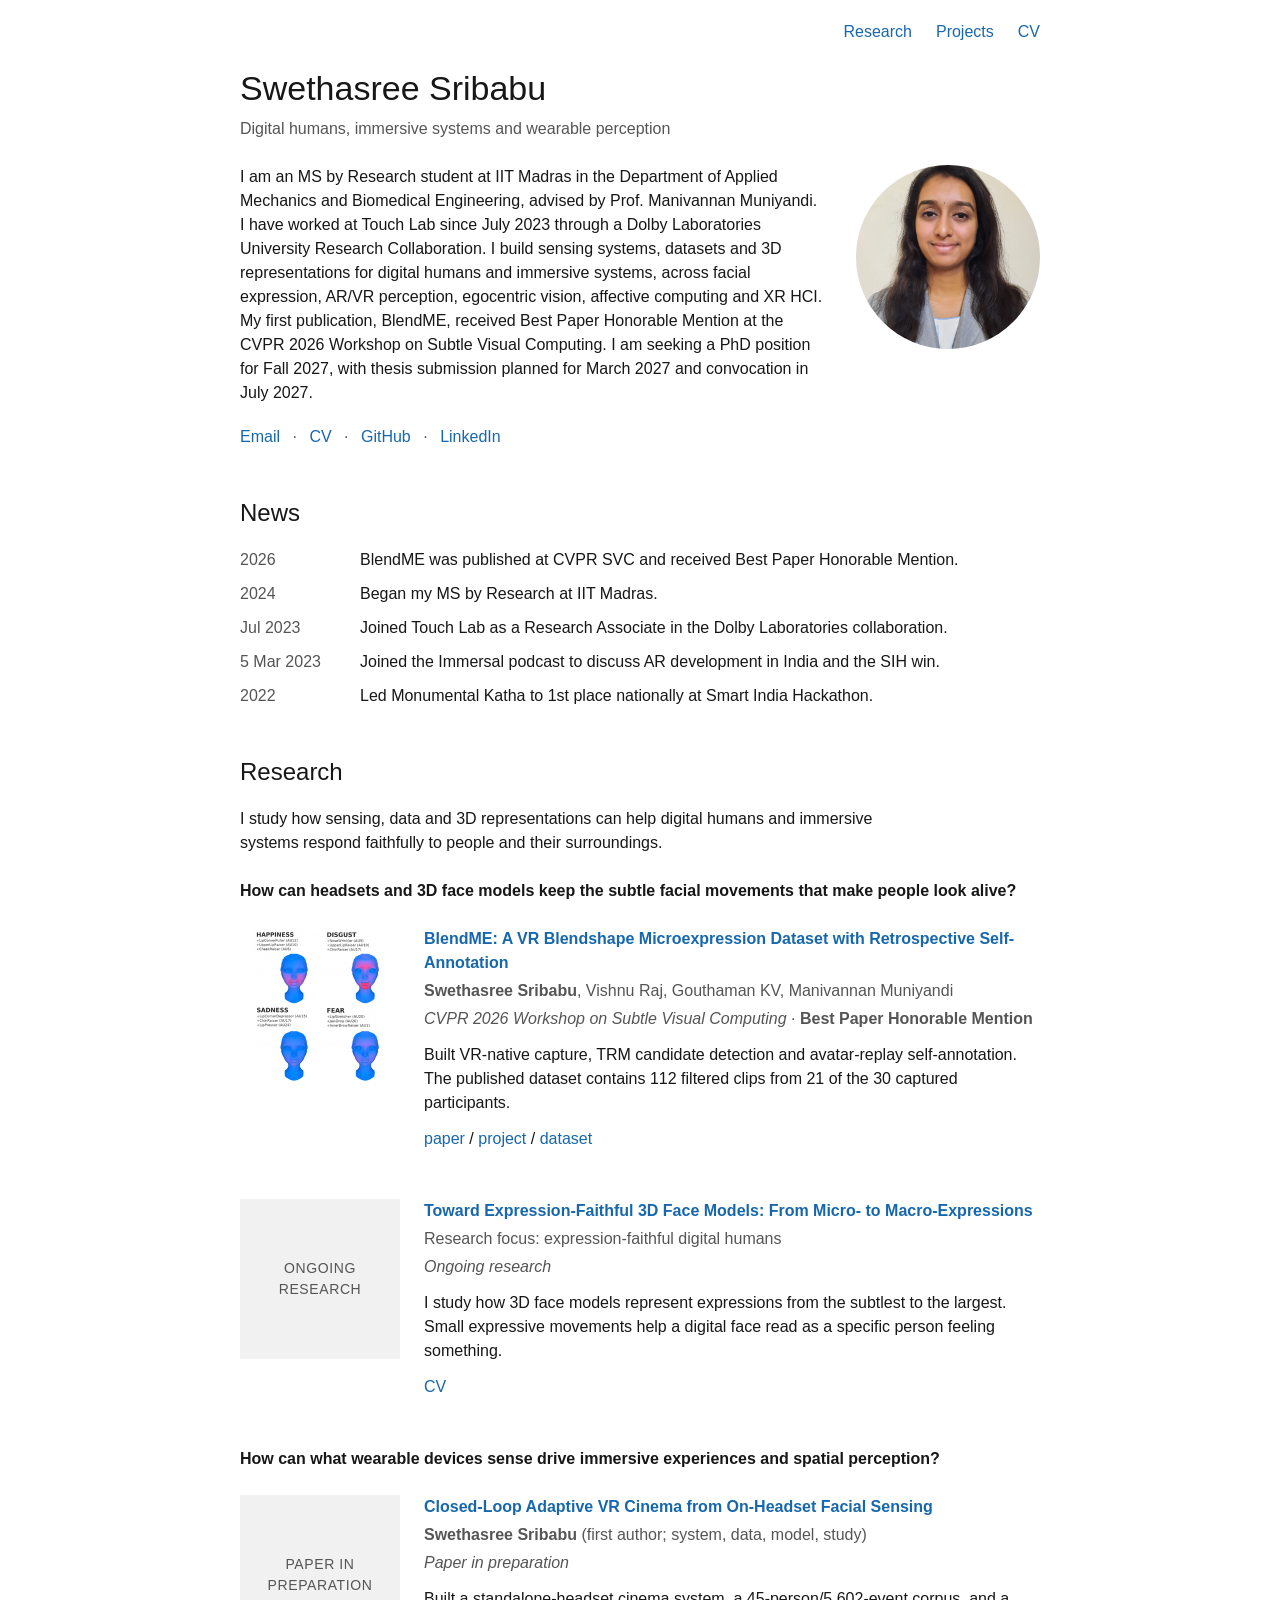
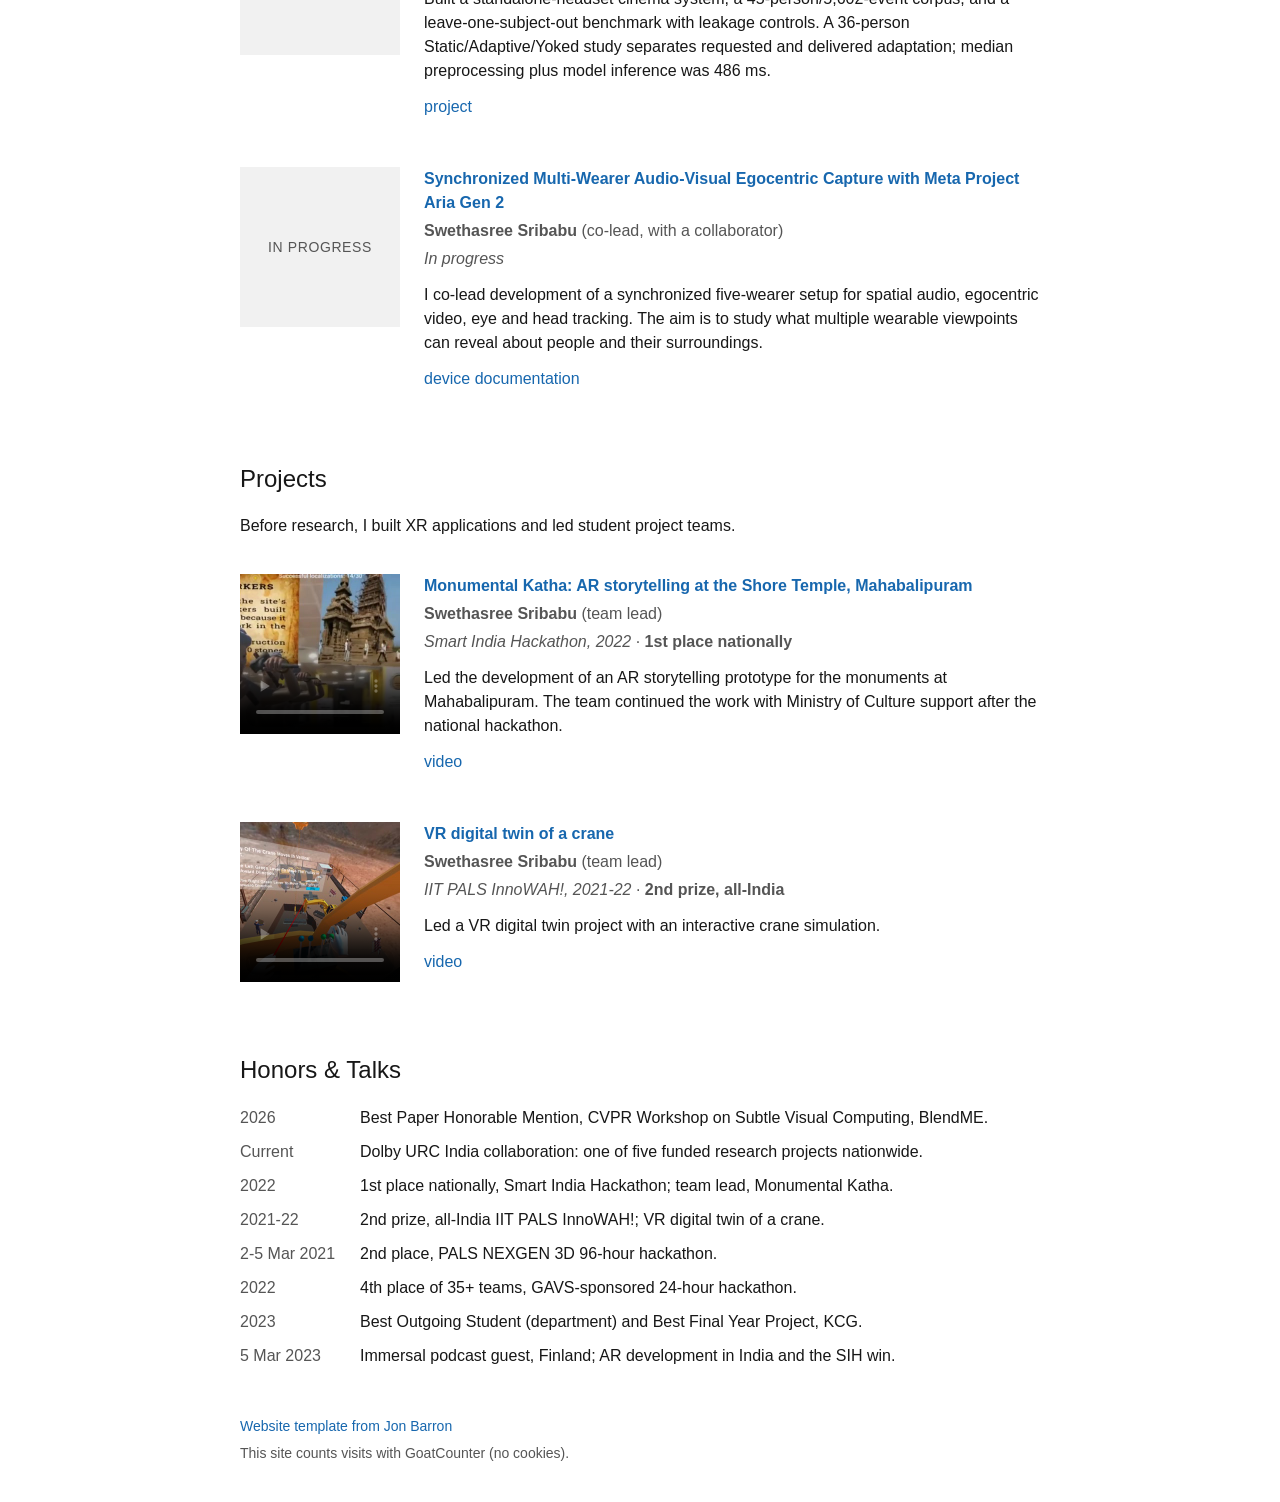
==== commit fe81cb8f: "Benchmark tweaks" ====
--- a/index.html
+++ b/index.html
@@ -7,8 +7,8 @@
 <li><span>Jul 2023</span><div>Joined Touch Lab as a Research Associate in the Dolby Laboratories collaboration.</div></li>
 <li><span>5 Mar 2023</span><div>Joined the Immersal podcast to discuss AR development in India and the SIH win.</div></li>
 <li><span>2022</span><div>Led Monumental Katha to 1st place nationally at Smart India Hackathon.</div></li></ul></section>
-<section class="section" id="research"><h2>Research</h2><p>I study how sensing, data and 3D representations can help digital humans and immersive systems respond faithfully to people and their surroundings.</p><div class="papers"><article class="paper" data-work="blendme" id="blendme"><div class="paper-media"><img alt="Four facial-activation maps cropped from published BlendME Figure 3" height="160" loading="lazy" src="assets/blendme-thumb.jpg" width="160"/></div><div class="paper-info"><a class="papertitle" href="projects/blendme/">BlendME: A VR Blendshape Microexpression Dataset with Retrospective Self-Annotation</a><div class="paper-role"><strong>Swethasree Sribabu</strong>, Vishnu Raj, Gouthaman KV, Manivannan Muniyandi</div><div class="paper-venue"><em>CVPR 2026 Workshop on Subtle Visual Computing</em> · <strong>Best Paper Honorable Mention</strong></div><p class="paper-desc">Built VR-native capture, TRM candidate detection and avatar-replay self-annotation. The published dataset contains 112 filtered clips from 21 of the 30 captured participants.</p><div class="paper-links"><a href="https://github.com/Swethasree-Sribabu/BlendME/raw/main/BlendME_CVPR_SVC_2026.pdf">paper</a> / <a href="projects/blendme/">project</a> / <a href="assets/blendme.mp4">video</a> / <a href="https://swethasree-sribabu.github.io/BlendME/#dataset">dataset</a></div></div></article><article class="paper" data-work="face-models" id="face-models"><div class="paper-media"><div aria-label="Ongoing research" class="status-square"><span>Ongoing research</span></div></div><div class="paper-info"><a class="papertitle" href="#face-models">Toward Expression-Faithful 3D Face Models: From Micro- to Macro-Expressions</a><div class="paper-role">Research focus: expression-faithful digital humans</div><div class="paper-venue"><em>Ongoing research</em></div><p class="paper-desc">I study how 3D face models represent expressions from the subtlest to the largest. Small expressive movements help a digital face read as a specific person feeling something.</p><div class="paper-links"><a href="assets/Swethasree_Sribabu_CV.pdf">CV</a></div></div></article><article class="paper" data-work="adaptive-cinema" id="adaptive-cinema"><div class="paper-media"><div aria-label="Paper in preparation" class="status-square"><span>Paper in preparation</span></div></div><div class="paper-info"><a class="papertitle" href="projects/adaptive-vr-cinema/">Closed-Loop Adaptive VR Cinema from On-Headset Facial Sensing</a><div class="paper-role"><strong>Swethasree Sribabu</strong> (first author; system, data, model, study)</div><div class="paper-venue"><em>Paper in preparation</em></div><p class="paper-desc">Built a standalone-headset cinema system, a 45-person/5,602-event corpus, and a leave-one-subject-out benchmark with leakage controls. A 36-person Static/Adaptive/Yoked study separates requested and delivered adaptation; median preprocessing plus model inference was 486 ms.</p><div class="paper-links"><a href="projects/adaptive-vr-cinema/">project</a></div></div></article><article class="paper" data-work="aria-capture" id="aria-capture"><div class="paper-media"><div aria-label="In progress" class="status-square"><span>In progress</span></div></div><div class="paper-info"><a class="papertitle" href="#aria-capture">Synchronized Multi-Wearer Audio-Visual Egocentric Capture with Meta Project Aria Gen 2</a><div class="paper-role"><strong>Swethasree Sribabu</strong> (co-lead, with a collaborator)</div><div class="paper-venue"><em>In progress</em></div><p class="paper-desc">I co-lead development of a synchronized five-wearer setup for spatial audio, egocentric video, eye and head tracking. The aim is to study what multiple wearable viewpoints can reveal about people and their surroundings.</p><div class="paper-links"><a href="https://facebookresearch.github.io/projectaria_tools/gen2/technical-specs/device/hardware">device documentation</a></div></div></article></div></section>
-<section class="section" id="projects"><h2>Projects</h2><p>Before research, I built XR applications and led student project teams.</p><div class="papers"><article class="paper" data-work="monumental-katha" id="monumental-katha"><div class="paper-media"><img alt="Monumental Katha AR prototype, from the supplied project video" height="160" loading="lazy" src="assets/projects/monumental-katha.jpg" width="160"/></div><div class="paper-info"><a class="papertitle" href="assets/earlier/monumental-katha-loop.mp4">Monumental Katha: AR storytelling at the Shore Temple, Mahabalipuram</a><div class="paper-role"><strong>Swethasree Sribabu</strong> (team lead)</div><div class="paper-venue"><em>Smart India Hackathon, 2022</em> · <strong>1st place nationally</strong></div><p class="paper-desc">Led the development of an AR storytelling prototype for the monuments at Mahabalipuram. The team continued the work with Ministry of Culture support after the national hackathon.</p><div class="paper-links"><a href="assets/earlier/monumental-katha-loop.mp4">video</a></div></div></article><article class="paper" data-work="vr-crane" id="vr-crane"><div class="paper-media"><img alt="Virtual crane scene from the supplied Digital Twin project video" height="160" loading="lazy" src="assets/projects/vr-crane.jpg" width="160"/></div><div class="paper-info"><a class="papertitle" href="assets/earlier/vr-crane-loop.mp4">VR digital twin of a crane</a><div class="paper-role"><strong>Swethasree Sribabu</strong> (team lead)</div><div class="paper-venue"><em>IIT PALS InnoWAH!, 2021-22</em> · <strong>2nd prize, all-India</strong></div><p class="paper-desc">Led a VR digital twin project with an interactive crane simulation.</p><div class="paper-links"><a href="assets/earlier/vr-crane-loop.mp4">video</a></div></div></article></div></section>
+<section class="section" id="research"><h2>Research</h2><p>I study how sensing, data and 3D representations can help digital humans and immersive systems respond faithfully to people and their surroundings.</p><div class="papers"><h3 class="research-question">How can headsets and 3D face models keep the subtle facial movements that make people look alive?</h3><article class="paper" data-work="blendme" id="blendme"><div class="paper-media"><img alt="Four facial-activation maps cropped from published BlendME Figure 3" height="160" loading="lazy" src="assets/blendme-thumb.jpg" width="160"/></div><div class="paper-info"><a class="papertitle" href="projects/blendme/">BlendME: A VR Blendshape Microexpression Dataset with Retrospective Self-Annotation</a><div class="paper-role"><strong>Swethasree Sribabu</strong>, Vishnu Raj, Gouthaman KV, Manivannan Muniyandi</div><div class="paper-venue"><em>CVPR 2026 Workshop on Subtle Visual Computing</em> · <strong>Best Paper Honorable Mention</strong></div><p class="paper-desc">Built VR-native capture, TRM candidate detection and avatar-replay self-annotation. The published dataset contains 112 filtered clips from 21 of the 30 captured participants.</p><div class="paper-links"><a href="https://github.com/Swethasree-Sribabu/BlendME/raw/main/BlendME_CVPR_SVC_2026.pdf">paper</a> / <a href="projects/blendme/">project</a> / <a href="https://swethasree-sribabu.github.io/BlendME/#dataset">dataset</a></div></div></article><article class="paper" data-work="face-models" id="face-models"><div class="paper-media"><div aria-label="Ongoing research" class="status-square"><span>Ongoing research</span></div></div><div class="paper-info"><a class="papertitle" href="#face-models">Toward Expression-Faithful 3D Face Models: From Micro- to Macro-Expressions</a><div class="paper-role">Research focus: expression-faithful digital humans</div><div class="paper-venue"><em>Ongoing research</em></div><p class="paper-desc">I study how 3D face models represent expressions from the subtlest to the largest. Small expressive movements help a digital face read as a specific person feeling something.</p><div class="paper-links"><a href="assets/Swethasree_Sribabu_CV.pdf">CV</a></div></div></article><h3 class="research-question">How can what wearable devices sense drive immersive experiences and spatial perception?</h3><article class="paper" data-work="adaptive-cinema" id="adaptive-cinema"><div class="paper-media"><div aria-label="Paper in preparation" class="status-square"><span>Paper in preparation</span></div></div><div class="paper-info"><a class="papertitle" href="projects/adaptive-vr-cinema/">Closed-Loop Adaptive VR Cinema from On-Headset Facial Sensing</a><div class="paper-role"><strong>Swethasree Sribabu</strong> (first author; system, data, model, study)</div><div class="paper-venue"><em>Paper in preparation</em></div><p class="paper-desc">Built a standalone-headset cinema system, a 45-person/5,602-event corpus, and a leave-one-subject-out benchmark with leakage controls. A 36-person Static/Adaptive/Yoked study separates requested and delivered adaptation; median preprocessing plus model inference was 486 ms.</p><div class="paper-links"><a href="projects/adaptive-vr-cinema/">project</a></div></div></article><article class="paper" data-work="aria-capture" id="aria-capture"><div class="paper-media"><div aria-label="In progress" class="status-square"><span>In progress</span></div></div><div class="paper-info"><a class="papertitle" href="#aria-capture">Synchronized Multi-Wearer Audio-Visual Egocentric Capture with Meta Project Aria Gen 2</a><div class="paper-role"><strong>Swethasree Sribabu</strong> (co-lead, with a collaborator)</div><div class="paper-venue"><em>In progress</em></div><p class="paper-desc">I co-lead development of a synchronized five-wearer setup for spatial audio, egocentric video, eye and head tracking. The aim is to study what multiple wearable viewpoints can reveal about people and their surroundings.</p><div class="paper-links"><a href="https://facebookresearch.github.io/projectaria_tools/gen2/technical-specs/device/hardware">device documentation</a></div></div></article></div></section>
+<section class="section" id="projects"><h2>Projects</h2><p>Before research, I built XR applications and led student project teams.</p><div class="papers"><article class="paper" data-work="monumental-katha" id="monumental-katha"><div class="paper-media"><video aria-label="Monumental Katha AR prototype, from the supplied project video" autoplay="" class="real-loop" controls="" height="160" loop="" muted="" playsinline="" poster="assets/projects/monumental-katha.jpg" preload="metadata" src="assets/earlier/monumental-katha-loop.mp4" width="160"><img alt="Monumental Katha AR prototype, from the supplied project video" height="160" loading="lazy" src="assets/projects/monumental-katha.jpg" width="160"/></video></div><div class="paper-info"><a class="papertitle" href="assets/earlier/monumental-katha-loop.mp4">Monumental Katha: AR storytelling at the Shore Temple, Mahabalipuram</a><div class="paper-role"><strong>Swethasree Sribabu</strong> (team lead)</div><div class="paper-venue"><em>Smart India Hackathon, 2022</em> · <strong>1st place nationally</strong></div><p class="paper-desc">Led the development of an AR storytelling prototype for the monuments at Mahabalipuram. The team continued the work with Ministry of Culture support after the national hackathon.</p><div class="paper-links"><a href="assets/earlier/monumental-katha-loop.mp4">video</a></div></div></article><article class="paper" data-work="vr-crane" id="vr-crane"><div class="paper-media"><video aria-label="Virtual crane scene from the supplied Digital Twin project video" autoplay="" class="real-loop" controls="" height="160" loop="" muted="" playsinline="" poster="assets/projects/vr-crane.jpg" preload="metadata" src="assets/earlier/vr-crane-loop.mp4" width="160"><img alt="Virtual crane scene from the supplied Digital Twin project video" height="160" loading="lazy" src="assets/projects/vr-crane.jpg" width="160"/></video></div><div class="paper-info"><a class="papertitle" href="assets/earlier/vr-crane-loop.mp4">VR digital twin of a crane</a><div class="paper-role"><strong>Swethasree Sribabu</strong> (team lead)</div><div class="paper-venue"><em>IIT PALS InnoWAH!, 2021-22</em> · <strong>2nd prize, all-India</strong></div><p class="paper-desc">Led a VR digital twin project with an interactive crane simulation.</p><div class="paper-links"><a href="assets/earlier/vr-crane-loop.mp4">video</a></div></div></article></div></section>
 <section class="section" id="honors"><h2>Honors &amp; Talks</h2><ul class="honors-list">
 <li><span>2026</span><div>Best Paper Honorable Mention, CVPR Workshop on Subtle Visual Computing, BlendME.</div></li>
 <li><span>Current</span><div>Dolby URC India collaboration: one of five funded research projects nationwide.</div></li>
--- a/style.css
+++ b/style.css
@@ -29,7 +29,7 @@
 .papers { margin-top:8px; }
 .paper { display:flex; align-items:flex-start; gap:24px; padding:24px 0; }
 .paper-media { width:160px; flex:0 0 160px; }
-.paper-media img { width:160px; height:160px; object-fit:cover; }
+.paper-media img,.paper-media video { width:160px; height:160px; object-fit:cover; }
 .status-square { width:160px; height:160px; background:#f1f1f1; color:#555; display:flex; align-items:center; justify-content:center; text-align:center; padding:16px; }
 .status-square span { font-size:14px; line-height:1.5; letter-spacing:.6px; text-transform:uppercase; }
 .paper-info { min-width:0; max-width:75ch; }
@@ -66,3 +66,6 @@
  .bio-links span { padding:0 3px; }
  .news-list li,.honors-list li { grid-template-columns:84px minmax(0,1fr); gap:10px; }
 }
+
+.research-question { font-size:16px; font-weight:600; line-height:1.5; margin:24px 0 0; }
+.paper-media video { display:block; background:#f1f1f1; }
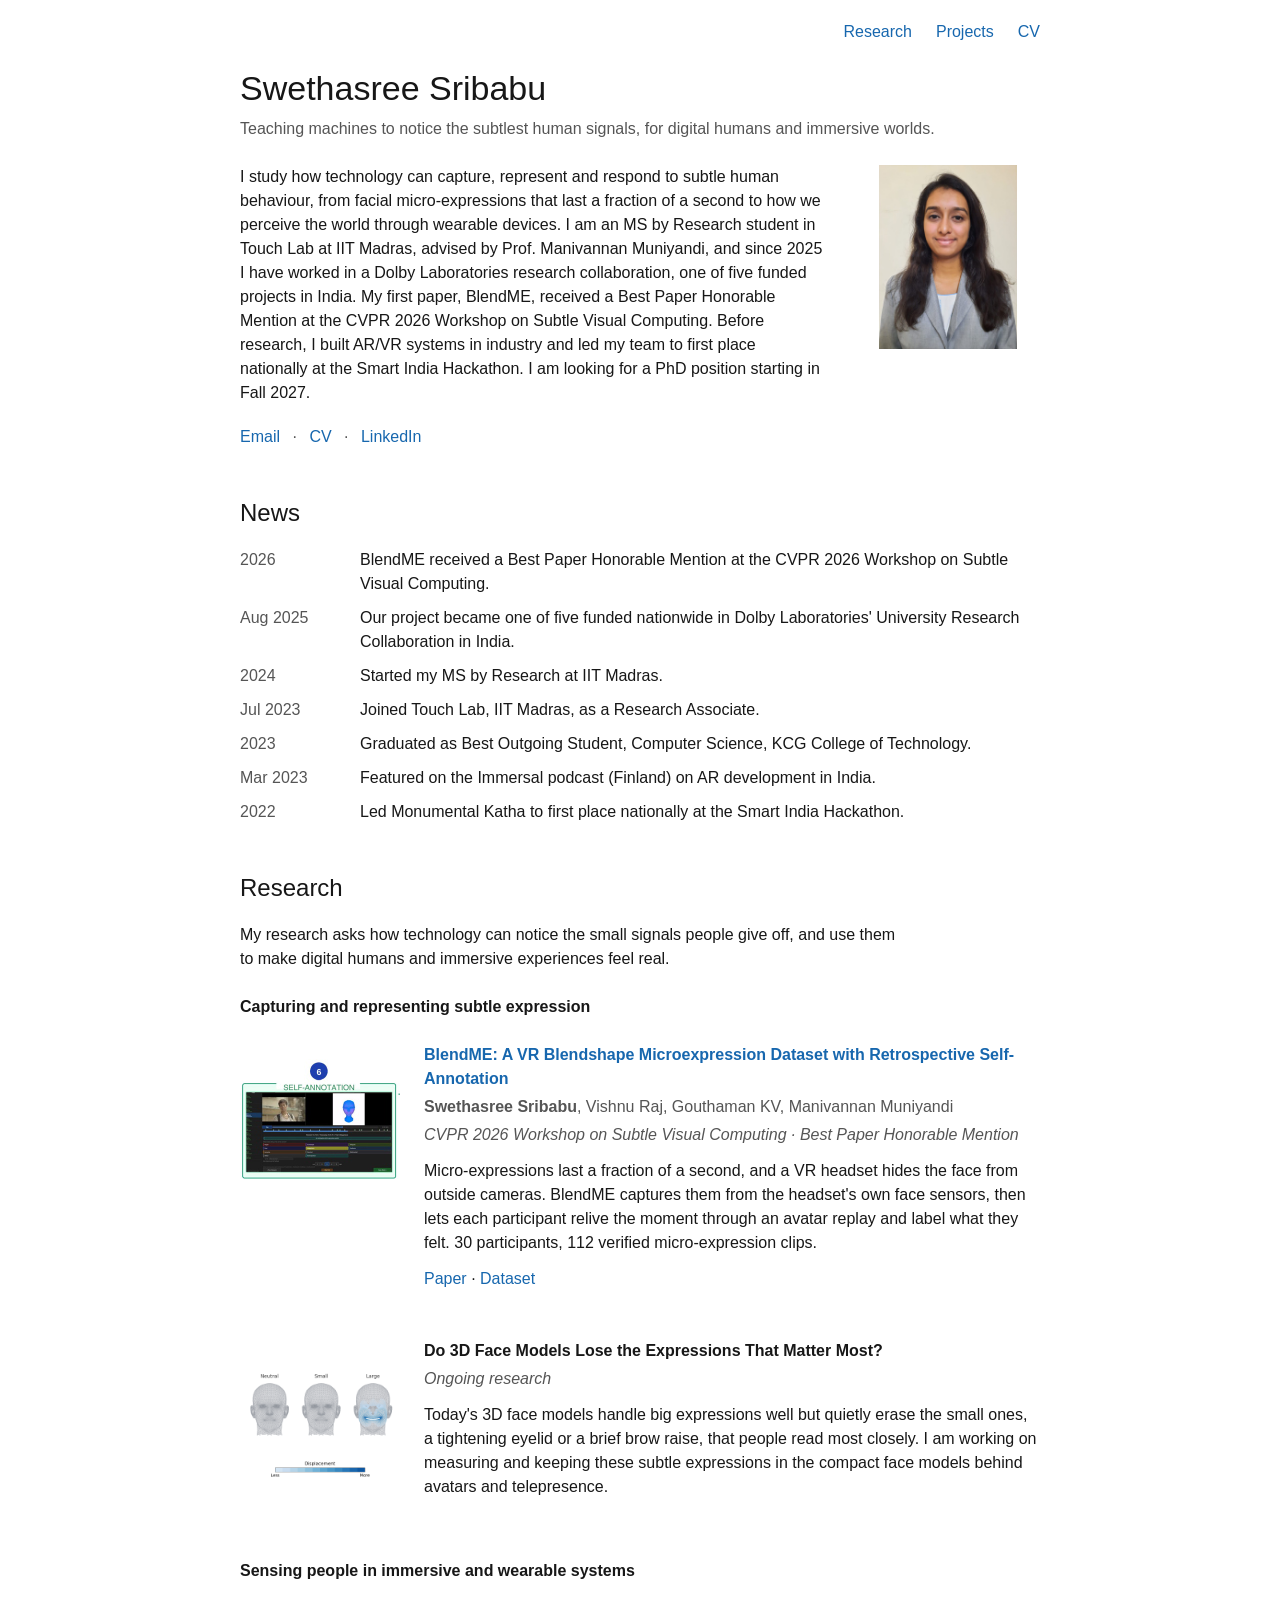
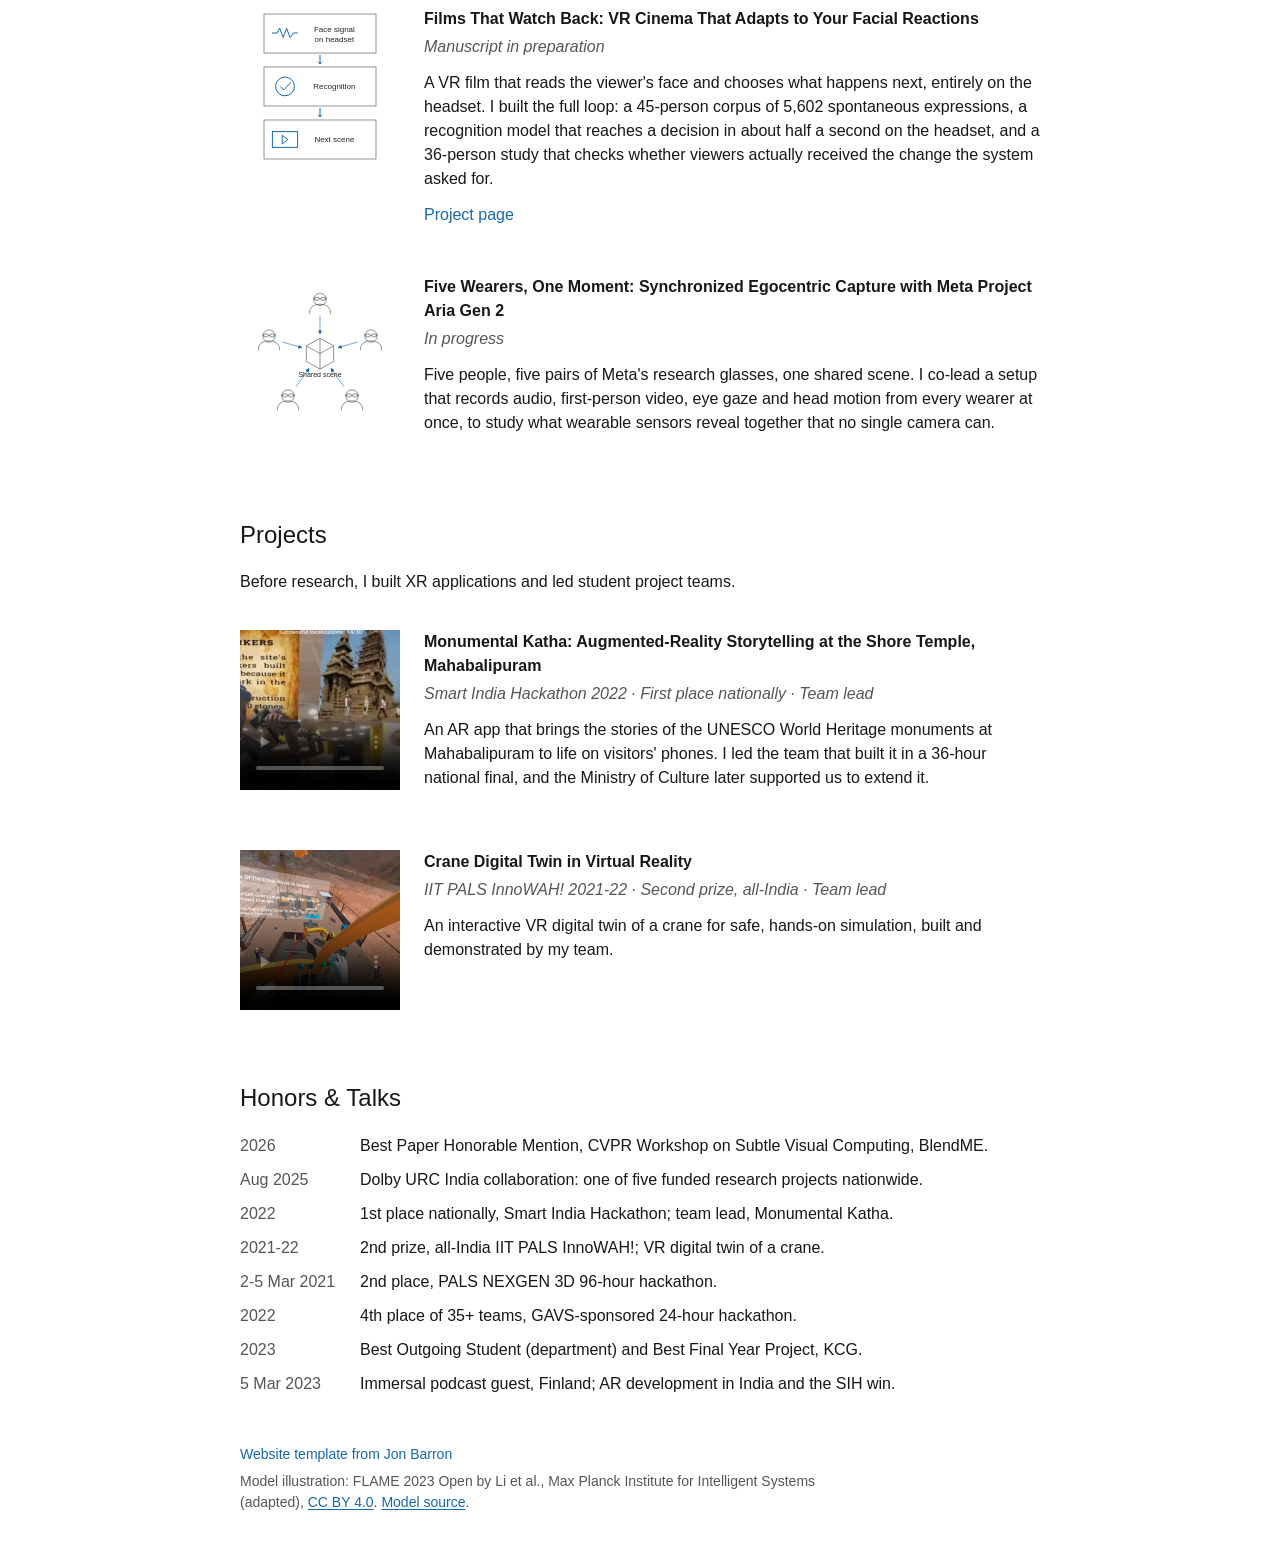
==== commit 165ebd0c: "Copy deck v5" ====
--- a/index.html
+++ b/index.html
@@ -1,21 +1,16 @@
 <!DOCTYPE html>
 
-<html lang="en"><head><meta charset="utf-8"/><meta content="width=device-width, initial-scale=1" name="viewport"/><meta content="light" name="color-scheme"/><title>Swethasree Sribabu</title><meta content="Swethasree Sribabu, MS by Research at IIT Madras. Digital humans, immersive systems and wearable perception." name="description"/><link href="data:," rel="icon"/><link href="style.css" rel="stylesheet"/></head><body><a class="skip-link" href="#main">Skip to content</a><main class="page" id="main"><nav aria-label="Primary" class="top-nav"><a href="#research">Research</a><a href="#projects">Projects</a><a href="assets/Swethasree_Sribabu_CV.pdf">CV</a></nav><header class="intro"><h1 class="name">Swethasree Sribabu</h1><p class="headline">Digital humans, immersive systems and wearable perception</p><div class="bio"><p>I am an MS by Research student at IIT Madras in the Department of Applied Mechanics and Biomedical Engineering, advised by Prof. Manivannan Muniyandi. I have worked at Touch Lab since July 2023 through a Dolby Laboratories University Research Collaboration. I build sensing systems, datasets and 3D representations for digital humans and immersive systems, across facial expression, AR/VR perception, egocentric vision, affective computing and XR HCI. My first publication, BlendME, received Best Paper Honorable Mention at the CVPR 2026 Workshop on Subtle Visual Computing. I am seeking a PhD position for Fall 2027, with thesis submission planned for March 2027 and convocation in July 2027.</p><div class="bio-photo"><img alt="Swethasree Sribabu" height="220" src="assets/portrait.jpg" width="220"/></div></div><p class="bio-links"><a href="mailto:swethasree.sribabu@gmail.com">Email</a> <span>·</span> <a href="assets/Swethasree_Sribabu_CV.pdf">CV</a> <span>·</span> <a href="https://github.com/Swethasree-Sribabu">GitHub</a> <span>·</span> <a href="https://www.linkedin.com/in/swethasree-s/">LinkedIn</a></p></header>
-<section class="section" id="news"><h2>News</h2><ul class="news-list">
-<li><span>2026</span><div>BlendME was published at CVPR SVC and received Best Paper Honorable Mention.</div></li>
-<li><span>2024</span><div>Began my MS by Research at IIT Madras.</div></li>
-<li><span>Jul 2023</span><div>Joined Touch Lab as a Research Associate in the Dolby Laboratories collaboration.</div></li>
-<li><span>5 Mar 2023</span><div>Joined the Immersal podcast to discuss AR development in India and the SIH win.</div></li>
-<li><span>2022</span><div>Led Monumental Katha to 1st place nationally at Smart India Hackathon.</div></li></ul></section>
-<section class="section" id="research"><h2>Research</h2><p>I study how sensing, data and 3D representations can help digital humans and immersive systems respond faithfully to people and their surroundings.</p><div class="papers"><h3 class="research-question">How can headsets and 3D face models keep the subtle facial movements that make people look alive?</h3><article class="paper" data-work="blendme" id="blendme"><div class="paper-media"><img alt="Four facial-activation maps cropped from published BlendME Figure 3" height="160" loading="lazy" src="assets/blendme-thumb.jpg" width="160"/></div><div class="paper-info"><a class="papertitle" href="projects/blendme/">BlendME: A VR Blendshape Microexpression Dataset with Retrospective Self-Annotation</a><div class="paper-role"><strong>Swethasree Sribabu</strong>, Vishnu Raj, Gouthaman KV, Manivannan Muniyandi</div><div class="paper-venue"><em>CVPR 2026 Workshop on Subtle Visual Computing</em> · <strong>Best Paper Honorable Mention</strong></div><p class="paper-desc">Built VR-native capture, TRM candidate detection and avatar-replay self-annotation. The published dataset contains 112 filtered clips from 21 of the 30 captured participants.</p><div class="paper-links"><a href="https://github.com/Swethasree-Sribabu/BlendME/raw/main/BlendME_CVPR_SVC_2026.pdf">paper</a> / <a href="projects/blendme/">project</a> / <a href="https://swethasree-sribabu.github.io/BlendME/#dataset">dataset</a></div></div></article><article class="paper" data-work="face-models" id="face-models"><div class="paper-media"><div aria-label="Ongoing research" class="status-square"><span>Ongoing research</span></div></div><div class="paper-info"><a class="papertitle" href="#face-models">Toward Expression-Faithful 3D Face Models: From Micro- to Macro-Expressions</a><div class="paper-role">Research focus: expression-faithful digital humans</div><div class="paper-venue"><em>Ongoing research</em></div><p class="paper-desc">I study how 3D face models represent expressions from the subtlest to the largest. Small expressive movements help a digital face read as a specific person feeling something.</p><div class="paper-links"><a href="assets/Swethasree_Sribabu_CV.pdf">CV</a></div></div></article><h3 class="research-question">How can what wearable devices sense drive immersive experiences and spatial perception?</h3><article class="paper" data-work="adaptive-cinema" id="adaptive-cinema"><div class="paper-media"><div aria-label="Paper in preparation" class="status-square"><span>Paper in preparation</span></div></div><div class="paper-info"><a class="papertitle" href="projects/adaptive-vr-cinema/">Closed-Loop Adaptive VR Cinema from On-Headset Facial Sensing</a><div class="paper-role"><strong>Swethasree Sribabu</strong> (first author; system, data, model, study)</div><div class="paper-venue"><em>Paper in preparation</em></div><p class="paper-desc">Built a standalone-headset cinema system, a 45-person/5,602-event corpus, and a leave-one-subject-out benchmark with leakage controls. A 36-person Static/Adaptive/Yoked study separates requested and delivered adaptation; median preprocessing plus model inference was 486 ms.</p><div class="paper-links"><a href="projects/adaptive-vr-cinema/">project</a></div></div></article><article class="paper" data-work="aria-capture" id="aria-capture"><div class="paper-media"><div aria-label="In progress" class="status-square"><span>In progress</span></div></div><div class="paper-info"><a class="papertitle" href="#aria-capture">Synchronized Multi-Wearer Audio-Visual Egocentric Capture with Meta Project Aria Gen 2</a><div class="paper-role"><strong>Swethasree Sribabu</strong> (co-lead, with a collaborator)</div><div class="paper-venue"><em>In progress</em></div><p class="paper-desc">I co-lead development of a synchronized five-wearer setup for spatial audio, egocentric video, eye and head tracking. The aim is to study what multiple wearable viewpoints can reveal about people and their surroundings.</p><div class="paper-links"><a href="https://facebookresearch.github.io/projectaria_tools/gen2/technical-specs/device/hardware">device documentation</a></div></div></article></div></section>
-<section class="section" id="projects"><h2>Projects</h2><p>Before research, I built XR applications and led student project teams.</p><div class="papers"><article class="paper" data-work="monumental-katha" id="monumental-katha"><div class="paper-media"><video aria-label="Monumental Katha AR prototype, from the supplied project video" autoplay="" class="real-loop" controls="" height="160" loop="" muted="" playsinline="" poster="assets/projects/monumental-katha.jpg" preload="metadata" src="assets/earlier/monumental-katha-loop.mp4" width="160"><img alt="Monumental Katha AR prototype, from the supplied project video" height="160" loading="lazy" src="assets/projects/monumental-katha.jpg" width="160"/></video></div><div class="paper-info"><a class="papertitle" href="assets/earlier/monumental-katha-loop.mp4">Monumental Katha: AR storytelling at the Shore Temple, Mahabalipuram</a><div class="paper-role"><strong>Swethasree Sribabu</strong> (team lead)</div><div class="paper-venue"><em>Smart India Hackathon, 2022</em> · <strong>1st place nationally</strong></div><p class="paper-desc">Led the development of an AR storytelling prototype for the monuments at Mahabalipuram. The team continued the work with Ministry of Culture support after the national hackathon.</p><div class="paper-links"><a href="assets/earlier/monumental-katha-loop.mp4">video</a></div></div></article><article class="paper" data-work="vr-crane" id="vr-crane"><div class="paper-media"><video aria-label="Virtual crane scene from the supplied Digital Twin project video" autoplay="" class="real-loop" controls="" height="160" loop="" muted="" playsinline="" poster="assets/projects/vr-crane.jpg" preload="metadata" src="assets/earlier/vr-crane-loop.mp4" width="160"><img alt="Virtual crane scene from the supplied Digital Twin project video" height="160" loading="lazy" src="assets/projects/vr-crane.jpg" width="160"/></video></div><div class="paper-info"><a class="papertitle" href="assets/earlier/vr-crane-loop.mp4">VR digital twin of a crane</a><div class="paper-role"><strong>Swethasree Sribabu</strong> (team lead)</div><div class="paper-venue"><em>IIT PALS InnoWAH!, 2021-22</em> · <strong>2nd prize, all-India</strong></div><p class="paper-desc">Led a VR digital twin project with an interactive crane simulation.</p><div class="paper-links"><a href="assets/earlier/vr-crane-loop.mp4">video</a></div></div></article></div></section>
+<html lang="en"><head><meta charset="utf-8"/><meta content="width=device-width, initial-scale=1" name="viewport"/><meta content="light" name="color-scheme"/><title>Swethasree Sribabu</title><meta content="Swethasree Sribabu, MS by Research at IIT Madras. Digital humans, immersive systems and wearable perception." name="description"/><link href="data:," rel="icon"/><link href="style.css" rel="stylesheet"/></head><body><a class="skip-link" href="#main">Skip to content</a><main class="page" id="main"><nav aria-label="Primary" class="top-nav"><a href="#research">Research</a><a href="#projects">Projects</a><a data-goatcounter-click="cv-download" href="assets/Swethasree_Sribabu_CV.pdf">CV</a></nav><header class="intro"><h1 class="name">Swethasree Sribabu</h1><p class="headline">Teaching machines to notice the subtlest human signals, for digital humans and immersive worlds.</p><div class="bio"><p>I study how technology can capture, represent and respond to subtle human behaviour, from facial micro-expressions that last a fraction of a second to how we perceive the world through wearable devices. I am an MS by Research student in Touch Lab at IIT Madras, advised by Prof. Manivannan Muniyandi, and since 2025 I have worked in a Dolby Laboratories research collaboration, one of five funded projects in India. My first paper, BlendME, received a Best Paper Honorable Mention at the CVPR 2026 Workshop on Subtle Visual Computing. Before research, I built AR/VR systems in industry and led my team to first place nationally at the Smart India Hackathon. I am looking for a PhD position starting in Fall 2027.</p><div class="bio-photo"><img alt="Swethasree Sribabu" height="220" src="assets/portrait.jpg" width="220"/></div></div><p class="bio-links"><a data-goatcounter-click="email" href="mailto:swethasree.sribabu@gmail.com">Email</a> <span>·</span> <a data-goatcounter-click="cv-download" href="assets/Swethasree_Sribabu_CV.pdf">CV</a> <span>·</span> <a data-goatcounter-click="linkedin" href="https://www.linkedin.com/in/swethasree-s/">LinkedIn</a></p></header>
+<section class="section" id="news"><h2>News</h2><ul class="news-list"><li><span>2026</span><div>BlendME received a Best Paper Honorable Mention at the CVPR 2026 Workshop on Subtle Visual Computing.</div></li><li><span>Aug 2025</span><div>Our project became one of five funded nationwide in Dolby Laboratories' University Research Collaboration in India.</div></li><li><span>2024</span><div>Started my MS by Research at IIT Madras.</div></li><li><span>Jul 2023</span><div>Joined Touch Lab, IIT Madras, as a Research Associate.</div></li><li><span>2023</span><div>Graduated as Best Outgoing Student, Computer Science, KCG College of Technology.</div></li><li><span>Mar 2023</span><div>Featured on the Immersal podcast (Finland) on AR development in India.</div></li><li><span>2022</span><div>Led Monumental Katha to first place nationally at the Smart India Hackathon.</div></li></ul></section>
+<section class="section" id="research"><h2>Research</h2><p>My research asks how technology can notice the small signals people give off, and use them to make digital humans and immersive experiences feel real.</p><div class="papers"><h3 class="research-question">Capturing and representing subtle expression</h3><article class="paper" data-work="blendme" id="blendme"><div class="paper-media"><img alt="Self-annotation stage from the published BlendME overview pipeline, Figure 1" height="160" loading="lazy" src="assets/blendme-thumb.jpg" width="160"/></div><div class="paper-info"><a class="papertitle" data-goatcounter-click="blendme-project" href="https://swethasree-sribabu.github.io/BlendME/">BlendME: A VR Blendshape Microexpression Dataset with Retrospective Self-Annotation</a><div class="paper-role"><strong>Swethasree Sribabu</strong>, Vishnu Raj, Gouthaman KV, Manivannan Muniyandi</div><div class="paper-venue"><em>CVPR 2026 Workshop on Subtle Visual Computing · Best Paper Honorable Mention</em></div><p class="paper-desc">Micro-expressions last a fraction of a second, and a VR headset hides the face from outside cameras. BlendME captures them from the headset's own face sensors, then lets each participant relive the moment through an avatar replay and label what they felt. 30 participants, 112 verified micro-expression clips.</p><div class="paper-links"><a data-goatcounter-click="blendme-paper" href="https://github.com/Swethasree-Sribabu/BlendME/raw/main/BlendME_CVPR_SVC_2026.pdf">Paper</a> · <a data-goatcounter-click="blendme-dataset" href="https://swethasree-sribabu.github.io/BlendME/#dataset">Dataset</a></div></div></article><article class="paper" data-work="face-models" id="face-models"><div class="paper-media"><img alt="Generic illustration using only the open FLAME 2023 model: neutral, small and large expressions; not a research result" height="160" loading="lazy" src="assets/research/face-models.png" width="160"/></div><div class="paper-info"><span class="papertitle">Do 3D Face Models Lose the Expressions That Matter Most?</span><div class="paper-venue"><em>Ongoing research</em></div><p class="paper-desc">Today's 3D face models handle big expressions well but quietly erase the small ones, a tightening eyelid or a brief brow raise, that people read most closely. I am working on measuring and keeping these subtle expressions in the compact face models behind avatars and telepresence.</p></div></article><h3 class="research-question">Sensing people in immersive and wearable systems</h3><article class="paper" data-work="adaptive-cinema" id="adaptive-cinema"><div class="paper-media"><img alt="Flat schematic: face signal on headset, recognition, next scene" height="160" loading="lazy" src="assets/research/adaptive-cinema.svg" width="160"/></div><div class="paper-info"><span class="papertitle">Films That Watch Back: VR Cinema That Adapts to Your Facial Reactions</span><div class="paper-venue"><em>Manuscript in preparation</em></div><p class="paper-desc">A VR film that reads the viewer's face and chooses what happens next, entirely on the headset. I built the full loop: a 45-person corpus of 5,602 spontaneous expressions, a recognition model that reaches a decision in about half a second on the headset, and a 36-person study that checks whether viewers actually received the change the system asked for.</p><div class="paper-links"><a href="projects/adaptive-vr-cinema/">Project page</a></div></div></article><article class="paper" data-work="aria-capture" id="aria-capture"><div class="paper-media"><img alt="Flat schematic of five generic wearers with glasses contributing to a shared scene" height="160" loading="lazy" src="assets/research/aria-capture.svg" width="160"/></div><div class="paper-info"><span class="papertitle">Five Wearers, One Moment: Synchronized Egocentric Capture with Meta Project Aria Gen 2</span><div class="paper-venue"><em>In progress</em></div><p class="paper-desc">Five people, five pairs of Meta's research glasses, one shared scene. I co-lead a setup that records audio, first-person video, eye gaze and head motion from every wearer at once, to study what wearable sensors reveal together that no single camera can.</p></div></article></div></section>
+<section class="section" id="projects"><h2>Projects</h2><p>Before research, I built XR applications and led student project teams.</p><div class="papers"><article class="paper" data-work="monumental-katha" id="monumental-katha"><div class="paper-media"><video aria-label="Monumental Katha AR prototype, from the supplied project video" autoplay="" class="real-loop" controls="" height="160" loop="" muted="" playsinline="" poster="assets/projects/monumental-katha.jpg" preload="metadata" src="assets/earlier/monumental-katha-loop.mp4" width="160"><img alt="Monumental Katha AR prototype, from the supplied project video" height="160" loading="lazy" src="assets/projects/monumental-katha.jpg" width="160"/></video></div><div class="paper-info"><span class="papertitle">Monumental Katha: Augmented-Reality Storytelling at the Shore Temple, Mahabalipuram</span><div class="paper-venue"><em>Smart India Hackathon 2022 · First place nationally · Team lead</em></div><p class="paper-desc">An AR app that brings the stories of the UNESCO World Heritage monuments at Mahabalipuram to life on visitors' phones. I led the team that built it in a 36-hour national final, and the Ministry of Culture later supported us to extend it.</p></div></article><article class="paper" data-work="vr-crane" id="vr-crane"><div class="paper-media"><video aria-label="Virtual crane scene from the supplied Digital Twin project video" autoplay="" class="real-loop" controls="" height="160" loop="" muted="" playsinline="" poster="assets/projects/vr-crane.jpg" preload="metadata" src="assets/earlier/vr-crane-loop.mp4" width="160"><img alt="Virtual crane scene from the supplied Digital Twin project video" height="160" loading="lazy" src="assets/projects/vr-crane.jpg" width="160"/></video></div><div class="paper-info"><span class="papertitle">Crane Digital Twin in Virtual Reality</span><div class="paper-venue"><em>IIT PALS InnoWAH! 2021-22 · Second prize, all-India · Team lead</em></div><p class="paper-desc">An interactive VR digital twin of a crane for safe, hands-on simulation, built and demonstrated by my team.</p></div></article></div></section>
 <section class="section" id="honors"><h2>Honors &amp; Talks</h2><ul class="honors-list">
 <li><span>2026</span><div>Best Paper Honorable Mention, CVPR Workshop on Subtle Visual Computing, BlendME.</div></li>
-<li><span>Current</span><div>Dolby URC India collaboration: one of five funded research projects nationwide.</div></li>
+<li><span>Aug 2025</span><div>Dolby URC India collaboration: one of five funded research projects nationwide.</div></li>
 <li><span>2022</span><div>1st place nationally, Smart India Hackathon; team lead, Monumental Katha.</div></li>
 <li><span>2021-22</span><div>2nd prize, all-India IIT PALS InnoWAH!; VR digital twin of a crane.</div></li>
 <li><span>2-5 Mar 2021</span><div>2nd place, PALS NEXGEN 3D 96-hour hackathon.</div></li>
 <li><span>2022</span><div>4th place of 35+ teams, GAVS-sponsored 24-hour hackathon.</div></li>
 <li><span>2023</span><div>Best Outgoing Student (department) and Best Final Year Project, KCG.</div></li>
-<li><span>5 Mar 2023</span><div>Immersal podcast guest, Finland; AR development in India and the SIH win.</div></li></ul></section><footer class="footer"><p><a href="https://github.com/jonbarron/jonbarron_website">Website template from Jon Barron</a></p><p>This site counts visits with GoatCounter (no cookies).</p></footer></main><script data-goatcounter="https://swethasree.goatcounter.com/count" async src="https://gc.zgo.at/count.js"></script>
+<li><span>5 Mar 2023</span><div>Immersal podcast guest, Finland; AR development in India and the SIH win.</div></li></ul></section><footer class="footer"><p><a data-goatcounter-click="template-source" href="https://github.com/jonbarron/jonbarron_website">Website template from Jon Barron</a></p><p class="model-credit">Model illustration: FLAME 2023 Open by Li et al., Max Planck Institute for Intelligent Systems (adapted), <a data-goatcounter-click="cc-by-4-0" href="https://creativecommons.org/licenses/by/4.0/">CC BY 4.0</a>. <a data-goatcounter-click="model-source" href="https://flame.is.tue.mpg.de/">Model source</a>.</p></footer></main><script data-goatcounter="https://swethasree.goatcounter.com/count" async src="https://gc.zgo.at/count.js"></script>
 </body></html>
--- a/style.css
+++ b/style.css
@@ -18,7 +18,7 @@
 .bio { display:flex; gap:32px; align-items:flex-start; }
 .bio > p { flex:1; min-width:0; margin:0; max-width:75ch; }
 .bio-photo { flex:0 0 184px; }
-.bio-photo img { width:184px; height:184px; object-fit:cover; object-position:center 32%; border-radius:50%; }
+.bio-photo img { width:184px; height:184px; object-fit:contain; object-position:center; border-radius:0; }
 .bio-links { margin-top:20px; }
 .bio-links span { padding:0 8px; color:#555; }
 .section { margin-top:48px; }
@@ -69,3 +69,10 @@
 
 .research-question { font-size:16px; font-weight:600; line-height:1.5; margin:24px 0 0; }
 .paper-media video { display:block; background:#f1f1f1; }
+
+.paper-media img { object-fit:contain; }
+.model-credit { max-width:75ch; }
+
+.project-page figure img { max-height:480px; object-fit:contain; }
+
+.model-credit a { text-decoration:underline; text-underline-offset:2px; }
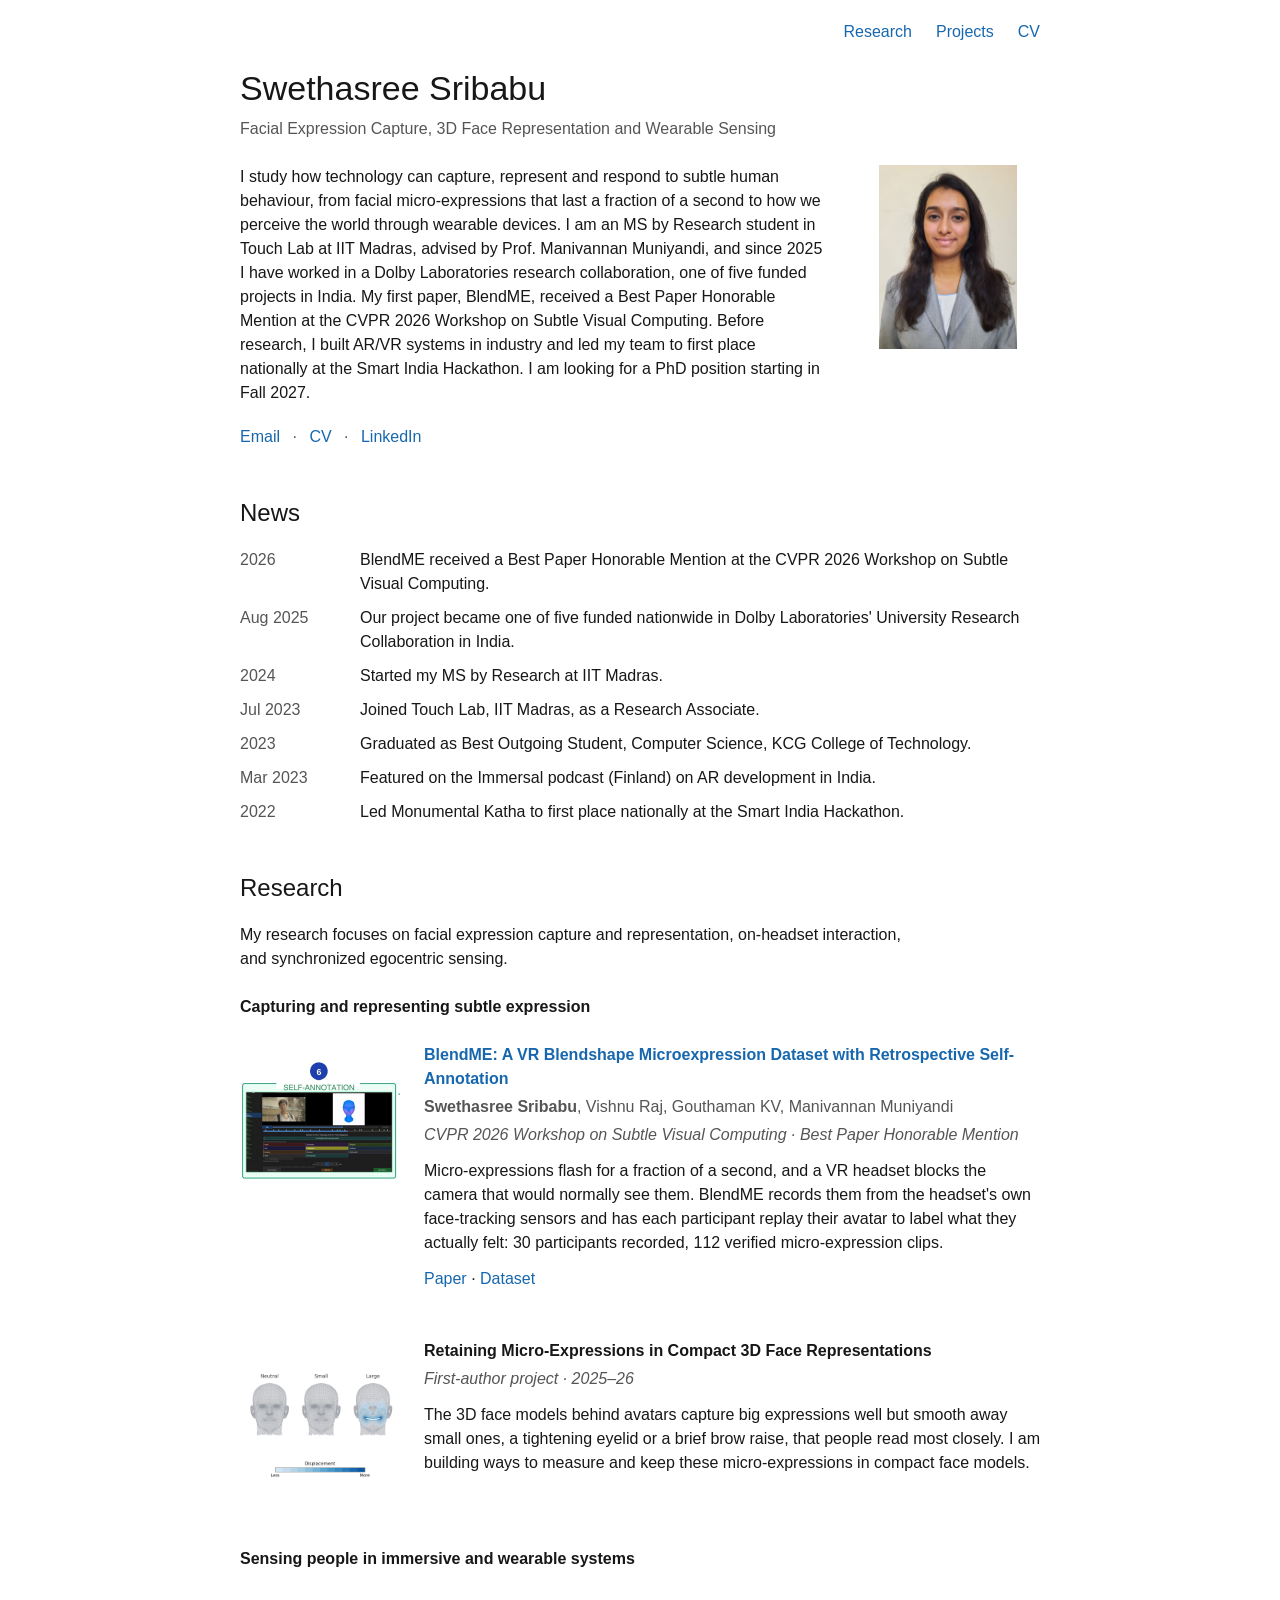
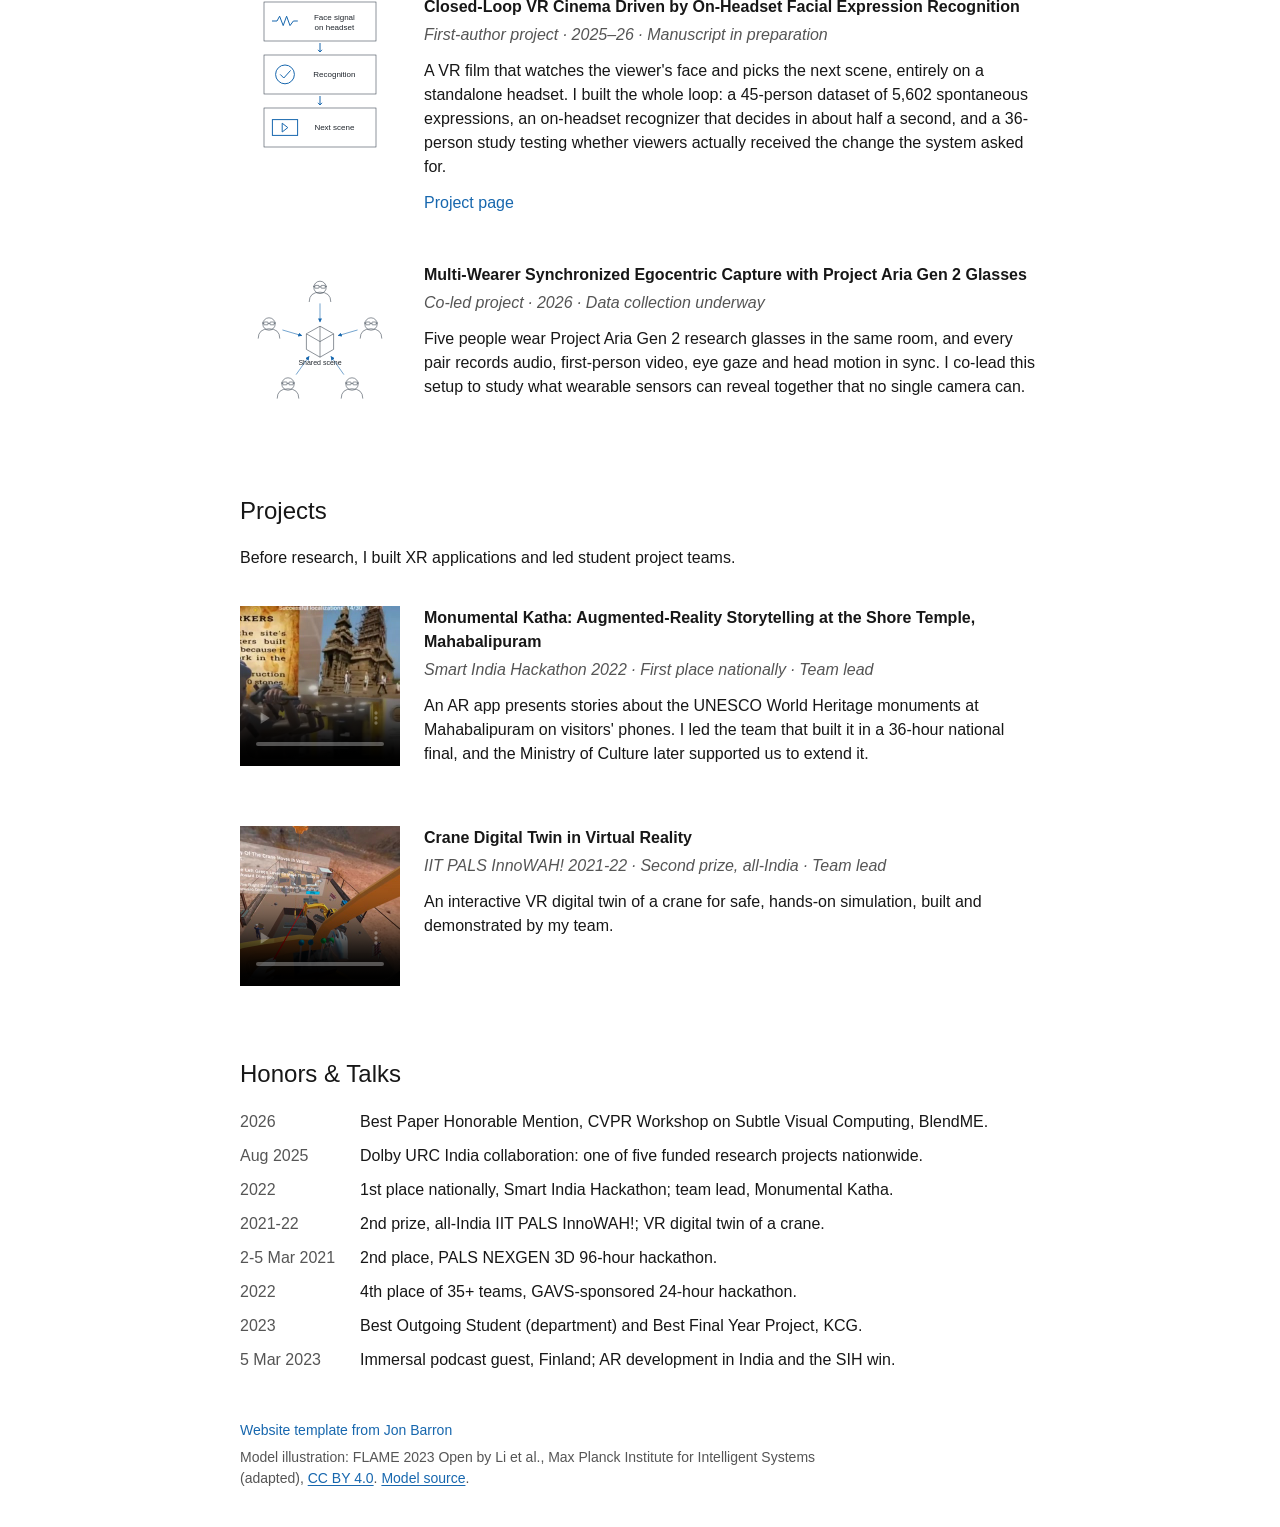
==== commit 03e7a1bd: "Plain paper-style titles" ====
--- a/index.html
+++ b/index.html
@@ -1,10 +1,10 @@
 <!DOCTYPE html>
 
-<html lang="en"><head><meta charset="utf-8"/><meta content="width=device-width, initial-scale=1" name="viewport"/><meta content="light" name="color-scheme"/><title>Swethasree Sribabu</title><meta content="Swethasree Sribabu, MS by Research at IIT Madras. Digital humans, immersive systems and wearable perception." name="description"/><link href="data:," rel="icon"/><link href="style.css" rel="stylesheet"/></head><body><a class="skip-link" href="#main">Skip to content</a><main class="page" id="main"><nav aria-label="Primary" class="top-nav"><a href="#research">Research</a><a href="#projects">Projects</a><a data-goatcounter-click="cv-download" href="assets/Swethasree_Sribabu_CV.pdf">CV</a></nav><header class="intro"><h1 class="name">Swethasree Sribabu</h1><p class="headline">Teaching machines to notice the subtlest human signals, for digital humans and immersive worlds.</p><div class="bio"><p>I study how technology can capture, represent and respond to subtle human behaviour, from facial micro-expressions that last a fraction of a second to how we perceive the world through wearable devices. I am an MS by Research student in Touch Lab at IIT Madras, advised by Prof. Manivannan Muniyandi, and since 2025 I have worked in a Dolby Laboratories research collaboration, one of five funded projects in India. My first paper, BlendME, received a Best Paper Honorable Mention at the CVPR 2026 Workshop on Subtle Visual Computing. Before research, I built AR/VR systems in industry and led my team to first place nationally at the Smart India Hackathon. I am looking for a PhD position starting in Fall 2027.</p><div class="bio-photo"><img alt="Swethasree Sribabu" height="220" src="assets/portrait.jpg" width="220"/></div></div><p class="bio-links"><a data-goatcounter-click="email" href="mailto:swethasree.sribabu@gmail.com">Email</a> <span>·</span> <a data-goatcounter-click="cv-download" href="assets/Swethasree_Sribabu_CV.pdf">CV</a> <span>·</span> <a data-goatcounter-click="linkedin" href="https://www.linkedin.com/in/swethasree-s/">LinkedIn</a></p></header>
+<html lang="en"><head><meta charset="utf-8"/><meta content="width=device-width, initial-scale=1" name="viewport"/><meta content="light" name="color-scheme"/><title>Swethasree Sribabu</title><meta content="Swethasree Sribabu, MS by Research at IIT Madras. Digital humans, immersive systems and wearable perception." name="description"/><link href="data:," rel="icon"/><link href="style.css" rel="stylesheet"/></head><body><a class="skip-link" href="#main">Skip to content</a><main class="page" id="main"><nav aria-label="Primary" class="top-nav"><a href="#research">Research</a><a href="#projects">Projects</a><a data-goatcounter-click="cv-download" href="assets/Swethasree_Sribabu_CV.pdf">CV</a></nav><header class="intro"><h1 class="name">Swethasree Sribabu</h1><p class="headline">Facial Expression Capture, 3D Face Representation and Wearable Sensing</p><div class="bio"><p>I study how technology can capture, represent and respond to subtle human behaviour, from facial micro-expressions that last a fraction of a second to how we perceive the world through wearable devices. I am an MS by Research student in Touch Lab at IIT Madras, advised by Prof. Manivannan Muniyandi, and since 2025 I have worked in a Dolby Laboratories research collaboration, one of five funded projects in India. My first paper, BlendME, received a Best Paper Honorable Mention at the CVPR 2026 Workshop on Subtle Visual Computing. Before research, I built AR/VR systems in industry and led my team to first place nationally at the Smart India Hackathon. I am looking for a PhD position starting in Fall 2027.</p><div class="bio-photo"><img alt="Swethasree Sribabu" height="220" src="assets/portrait.jpg" width="220"/></div></div><p class="bio-links"><a data-goatcounter-click="email" href="mailto:swethasree.sribabu@gmail.com">Email</a> <span>·</span> <a data-goatcounter-click="cv-download" href="assets/Swethasree_Sribabu_CV.pdf">CV</a> <span>·</span> <a data-goatcounter-click="linkedin" href="https://www.linkedin.com/in/swethasree-s/">LinkedIn</a></p></header>
 <section class="section" id="news"><h2>News</h2><ul class="news-list"><li><span>2026</span><div>BlendME received a Best Paper Honorable Mention at the CVPR 2026 Workshop on Subtle Visual Computing.</div></li><li><span>Aug 2025</span><div>Our project became one of five funded nationwide in Dolby Laboratories' University Research Collaboration in India.</div></li><li><span>2024</span><div>Started my MS by Research at IIT Madras.</div></li><li><span>Jul 2023</span><div>Joined Touch Lab, IIT Madras, as a Research Associate.</div></li><li><span>2023</span><div>Graduated as Best Outgoing Student, Computer Science, KCG College of Technology.</div></li><li><span>Mar 2023</span><div>Featured on the Immersal podcast (Finland) on AR development in India.</div></li><li><span>2022</span><div>Led Monumental Katha to first place nationally at the Smart India Hackathon.</div></li></ul></section>
-<section class="section" id="research"><h2>Research</h2><p>My research asks how technology can notice the small signals people give off, and use them to make digital humans and immersive experiences feel real.</p><div class="papers"><h3 class="research-question">Capturing and representing subtle expression</h3><article class="paper" data-work="blendme" id="blendme"><div class="paper-media"><img alt="Self-annotation stage from the published BlendME overview pipeline, Figure 1" height="160" loading="lazy" src="assets/blendme-thumb.jpg" width="160"/></div><div class="paper-info"><a class="papertitle" data-goatcounter-click="blendme-project" href="https://swethasree-sribabu.github.io/BlendME/">BlendME: A VR Blendshape Microexpression Dataset with Retrospective Self-Annotation</a><div class="paper-role"><strong>Swethasree Sribabu</strong>, Vishnu Raj, Gouthaman KV, Manivannan Muniyandi</div><div class="paper-venue"><em>CVPR 2026 Workshop on Subtle Visual Computing · Best Paper Honorable Mention</em></div><p class="paper-desc">Micro-expressions last a fraction of a second, and a VR headset hides the face from outside cameras. BlendME captures them from the headset's own face sensors, then lets each participant relive the moment through an avatar replay and label what they felt. 30 participants, 112 verified micro-expression clips.</p><div class="paper-links"><a data-goatcounter-click="blendme-paper" href="https://github.com/Swethasree-Sribabu/BlendME/raw/main/BlendME_CVPR_SVC_2026.pdf">Paper</a> · <a data-goatcounter-click="blendme-dataset" href="https://swethasree-sribabu.github.io/BlendME/#dataset">Dataset</a></div></div></article><article class="paper" data-work="face-models" id="face-models"><div class="paper-media"><img alt="Generic illustration using only the open FLAME 2023 model: neutral, small and large expressions; not a research result" height="160" loading="lazy" src="assets/research/face-models.png" width="160"/></div><div class="paper-info"><span class="papertitle">Do 3D Face Models Lose the Expressions That Matter Most?</span><div class="paper-venue"><em>Ongoing research</em></div><p class="paper-desc">Today's 3D face models handle big expressions well but quietly erase the small ones, a tightening eyelid or a brief brow raise, that people read most closely. I am working on measuring and keeping these subtle expressions in the compact face models behind avatars and telepresence.</p></div></article><h3 class="research-question">Sensing people in immersive and wearable systems</h3><article class="paper" data-work="adaptive-cinema" id="adaptive-cinema"><div class="paper-media"><img alt="Flat schematic: face signal on headset, recognition, next scene" height="160" loading="lazy" src="assets/research/adaptive-cinema.svg" width="160"/></div><div class="paper-info"><span class="papertitle">Films That Watch Back: VR Cinema That Adapts to Your Facial Reactions</span><div class="paper-venue"><em>Manuscript in preparation</em></div><p class="paper-desc">A VR film that reads the viewer's face and chooses what happens next, entirely on the headset. I built the full loop: a 45-person corpus of 5,602 spontaneous expressions, a recognition model that reaches a decision in about half a second on the headset, and a 36-person study that checks whether viewers actually received the change the system asked for.</p><div class="paper-links"><a href="projects/adaptive-vr-cinema/">Project page</a></div></div></article><article class="paper" data-work="aria-capture" id="aria-capture"><div class="paper-media"><img alt="Flat schematic of five generic wearers with glasses contributing to a shared scene" height="160" loading="lazy" src="assets/research/aria-capture.svg" width="160"/></div><div class="paper-info"><span class="papertitle">Five Wearers, One Moment: Synchronized Egocentric Capture with Meta Project Aria Gen 2</span><div class="paper-venue"><em>In progress</em></div><p class="paper-desc">Five people, five pairs of Meta's research glasses, one shared scene. I co-lead a setup that records audio, first-person video, eye gaze and head motion from every wearer at once, to study what wearable sensors reveal together that no single camera can.</p></div></article></div></section>
-<section class="section" id="projects"><h2>Projects</h2><p>Before research, I built XR applications and led student project teams.</p><div class="papers"><article class="paper" data-work="monumental-katha" id="monumental-katha"><div class="paper-media"><video aria-label="Monumental Katha AR prototype, from the supplied project video" autoplay="" class="real-loop" controls="" height="160" loop="" muted="" playsinline="" poster="assets/projects/monumental-katha.jpg" preload="metadata" src="assets/earlier/monumental-katha-loop.mp4" width="160"><img alt="Monumental Katha AR prototype, from the supplied project video" height="160" loading="lazy" src="assets/projects/monumental-katha.jpg" width="160"/></video></div><div class="paper-info"><span class="papertitle">Monumental Katha: Augmented-Reality Storytelling at the Shore Temple, Mahabalipuram</span><div class="paper-venue"><em>Smart India Hackathon 2022 · First place nationally · Team lead</em></div><p class="paper-desc">An AR app that brings the stories of the UNESCO World Heritage monuments at Mahabalipuram to life on visitors' phones. I led the team that built it in a 36-hour national final, and the Ministry of Culture later supported us to extend it.</p></div></article><article class="paper" data-work="vr-crane" id="vr-crane"><div class="paper-media"><video aria-label="Virtual crane scene from the supplied Digital Twin project video" autoplay="" class="real-loop" controls="" height="160" loop="" muted="" playsinline="" poster="assets/projects/vr-crane.jpg" preload="metadata" src="assets/earlier/vr-crane-loop.mp4" width="160"><img alt="Virtual crane scene from the supplied Digital Twin project video" height="160" loading="lazy" src="assets/projects/vr-crane.jpg" width="160"/></video></div><div class="paper-info"><span class="papertitle">Crane Digital Twin in Virtual Reality</span><div class="paper-venue"><em>IIT PALS InnoWAH! 2021-22 · Second prize, all-India · Team lead</em></div><p class="paper-desc">An interactive VR digital twin of a crane for safe, hands-on simulation, built and demonstrated by my team.</p></div></article></div></section>
-<section class="section" id="honors"><h2>Honors &amp; Talks</h2><ul class="honors-list">
+<section class="section" id="research"><h2 data-read-event="read-research">Research</h2><p>My research focuses on facial expression capture and representation, on-headset interaction, and synchronized egocentric sensing.</p><div class="papers"><h3 class="research-question">Capturing and representing subtle expression</h3><article class="paper" data-work="blendme" id="blendme"><div class="paper-media"><img alt="Self-annotation stage from the published BlendME overview pipeline, Figure 1" height="160" loading="lazy" src="assets/blendme-thumb.jpg" width="160"/></div><div class="paper-info"><a class="papertitle" data-goatcounter-click="blendme-project" href="https://swethasree-sribabu.github.io/BlendME/">BlendME: A VR Blendshape Microexpression Dataset with Retrospective Self-Annotation</a><div class="paper-role"><strong>Swethasree Sribabu</strong>, Vishnu Raj, Gouthaman KV, Manivannan Muniyandi</div><div class="paper-venue"><em>CVPR 2026 Workshop on Subtle Visual Computing · Best Paper Honorable Mention</em></div><p class="paper-desc">Micro-expressions flash for a fraction of a second, and a VR headset blocks the camera that would normally see them. BlendME records them from the headset's own face-tracking sensors and has each participant replay their avatar to label what they actually felt: 30 participants recorded, 112 verified micro-expression clips.</p><div class="paper-links"><a data-goatcounter-click="blendme-paper" href="https://github.com/Swethasree-Sribabu/BlendME/raw/main/BlendME_CVPR_SVC_2026.pdf">Paper</a> · <a data-goatcounter-click="blendme-dataset" href="https://swethasree-sribabu.github.io/BlendME/#dataset">Dataset</a></div></div></article><article class="paper" data-work="face-models" id="face-models"><div class="paper-media"><img alt="Retaining Micro-Expressions in Compact 3D Face Representations. Generic illustration using only the open FLAME 2023 model: neutral, small and large expressions; not a research result" height="160" loading="lazy" src="assets/research/face-models.png" width="160"/></div><div class="paper-info"><span class="papertitle">Retaining Micro-Expressions in Compact 3D Face Representations</span><div class="paper-venue"><em>First-author project · 2025–26</em></div><p class="paper-desc">The 3D face models behind avatars capture big expressions well but smooth away small ones, a tightening eyelid or a brief brow raise, that people read most closely. I am building ways to measure and keep these micro-expressions in compact face models.</p></div></article><h3 class="research-question">Sensing people in immersive and wearable systems</h3><article class="paper" data-work="adaptive-cinema" id="adaptive-cinema"><div class="paper-media"><img alt="Closed-Loop VR Cinema Driven by On-Headset Facial Expression Recognition. Flat schematic: face signal on headset, recognition, next scene" height="160" loading="lazy" src="assets/research/adaptive-cinema.svg" width="160"/></div><div class="paper-info"><span class="papertitle">Closed-Loop VR Cinema Driven by On-Headset Facial Expression Recognition</span><div class="paper-venue"><em>First-author project · 2025–26 · Manuscript in preparation</em></div><p class="paper-desc">A VR film that watches the viewer's face and picks the next scene, entirely on a standalone headset. I built the whole loop: a 45-person dataset of 5,602 spontaneous expressions, an on-headset recognizer that decides in about half a second, and a 36-person study testing whether viewers actually received the change the system asked for.</p><div class="paper-links"><a data-goatcounter-click="project-adaptive-vr-cinema" href="projects/adaptive-vr-cinema/">Project page</a></div></div></article><article class="paper" data-work="aria-capture" id="aria-capture"><div class="paper-media"><img alt="Multi-Wearer Synchronized Egocentric Capture with Project Aria Gen 2 Glasses. Flat schematic of five generic wearers with glasses contributing to a shared scene" height="160" loading="lazy" src="assets/research/aria-capture.svg" width="160"/></div><div class="paper-info"><span class="papertitle">Multi-Wearer Synchronized Egocentric Capture with Project Aria Gen 2 Glasses</span><div class="paper-venue"><em>Co-led project · 2026 · Data collection underway</em></div><p class="paper-desc">Five people wear Project Aria Gen 2 research glasses in the same room, and every pair records audio, first-person video, eye gaze and head motion in sync. I co-lead this setup to study what wearable sensors can reveal together that no single camera can.</p></div></article></div></section>
+<section class="section" id="projects"><h2 data-read-event="read-projects">Projects</h2><p>Before research, I built XR applications and led student project teams.</p><div class="papers"><article class="paper" data-work="monumental-katha" id="monumental-katha"><div class="paper-media"><video aria-label="Monumental Katha AR prototype, from the supplied project video" autoplay="" class="real-loop" controls="" height="160" loop="" muted="" playsinline="" poster="assets/projects/monumental-katha.jpg" preload="metadata" src="assets/earlier/monumental-katha-loop.mp4" width="160"><img alt="Monumental Katha AR prototype, from the supplied project video" height="160" loading="lazy" src="assets/projects/monumental-katha.jpg" width="160"/></video></div><div class="paper-info"><span class="papertitle">Monumental Katha: Augmented-Reality Storytelling at the Shore Temple, Mahabalipuram</span><div class="paper-venue"><em>Smart India Hackathon 2022 · First place nationally · Team lead</em></div><p class="paper-desc">An AR app presents stories about the UNESCO World Heritage monuments at Mahabalipuram on visitors' phones. I led the team that built it in a 36-hour national final, and the Ministry of Culture later supported us to extend it.</p></div></article><article class="paper" data-work="vr-crane" id="vr-crane"><div class="paper-media"><video aria-label="Virtual crane scene from the supplied Digital Twin project video" autoplay="" class="real-loop" controls="" height="160" loop="" muted="" playsinline="" poster="assets/projects/vr-crane.jpg" preload="metadata" src="assets/earlier/vr-crane-loop.mp4" width="160"><img alt="Virtual crane scene from the supplied Digital Twin project video" height="160" loading="lazy" src="assets/projects/vr-crane.jpg" width="160"/></video></div><div class="paper-info"><span class="papertitle">Crane Digital Twin in Virtual Reality</span><div class="paper-venue"><em>IIT PALS InnoWAH! 2021-22 · Second prize, all-India · Team lead</em></div><p class="paper-desc">An interactive VR digital twin of a crane for safe, hands-on simulation, built and demonstrated by my team.</p></div></article></div></section>
+<section class="section" id="honors"><h2 data-read-event="read-honors">Honors &amp; Talks</h2><ul class="honors-list">
 <li><span>2026</span><div>Best Paper Honorable Mention, CVPR Workshop on Subtle Visual Computing, BlendME.</div></li>
 <li><span>Aug 2025</span><div>Dolby URC India collaboration: one of five funded research projects nationwide.</div></li>
 <li><span>2022</span><div>1st place nationally, Smart India Hackathon; team lead, Monumental Katha.</div></li>
@@ -12,5 +12,5 @@
 <li><span>2-5 Mar 2021</span><div>2nd place, PALS NEXGEN 3D 96-hour hackathon.</div></li>
 <li><span>2022</span><div>4th place of 35+ teams, GAVS-sponsored 24-hour hackathon.</div></li>
 <li><span>2023</span><div>Best Outgoing Student (department) and Best Final Year Project, KCG.</div></li>
-<li><span>5 Mar 2023</span><div>Immersal podcast guest, Finland; AR development in India and the SIH win.</div></li></ul></section><footer class="footer"><p><a data-goatcounter-click="template-source" href="https://github.com/jonbarron/jonbarron_website">Website template from Jon Barron</a></p><p class="model-credit">Model illustration: FLAME 2023 Open by Li et al., Max Planck Institute for Intelligent Systems (adapted), <a data-goatcounter-click="cc-by-4-0" href="https://creativecommons.org/licenses/by/4.0/">CC BY 4.0</a>. <a data-goatcounter-click="model-source" href="https://flame.is.tue.mpg.de/">Model source</a>.</p></footer></main><script data-goatcounter="https://swethasree.goatcounter.com/count" async src="https://gc.zgo.at/count.js"></script>
+<li><span>5 Mar 2023</span><div>Immersal podcast guest, Finland; AR development in India and the SIH win.</div></li></ul></section><footer class="footer"><p><a data-goatcounter-click="template-source" href="https://github.com/jonbarron/jonbarron_website">Website template from Jon Barron</a></p><p class="model-credit">Model illustration: FLAME 2023 Open by Li et al., Max Planck Institute for Intelligent Systems (adapted), <a data-goatcounter-click="cc-by-4-0" href="https://creativecommons.org/licenses/by/4.0/">CC BY 4.0</a>. <a data-goatcounter-click="model-source" href="https://flame.is.tue.mpg.de/">Model source</a>.</p></footer></main><script defer="" src="site-analytics.js"></script><script data-goatcounter="https://swethasree.goatcounter.com/count" async src="https://gc.zgo.at/count.js"></script>
 </body></html>
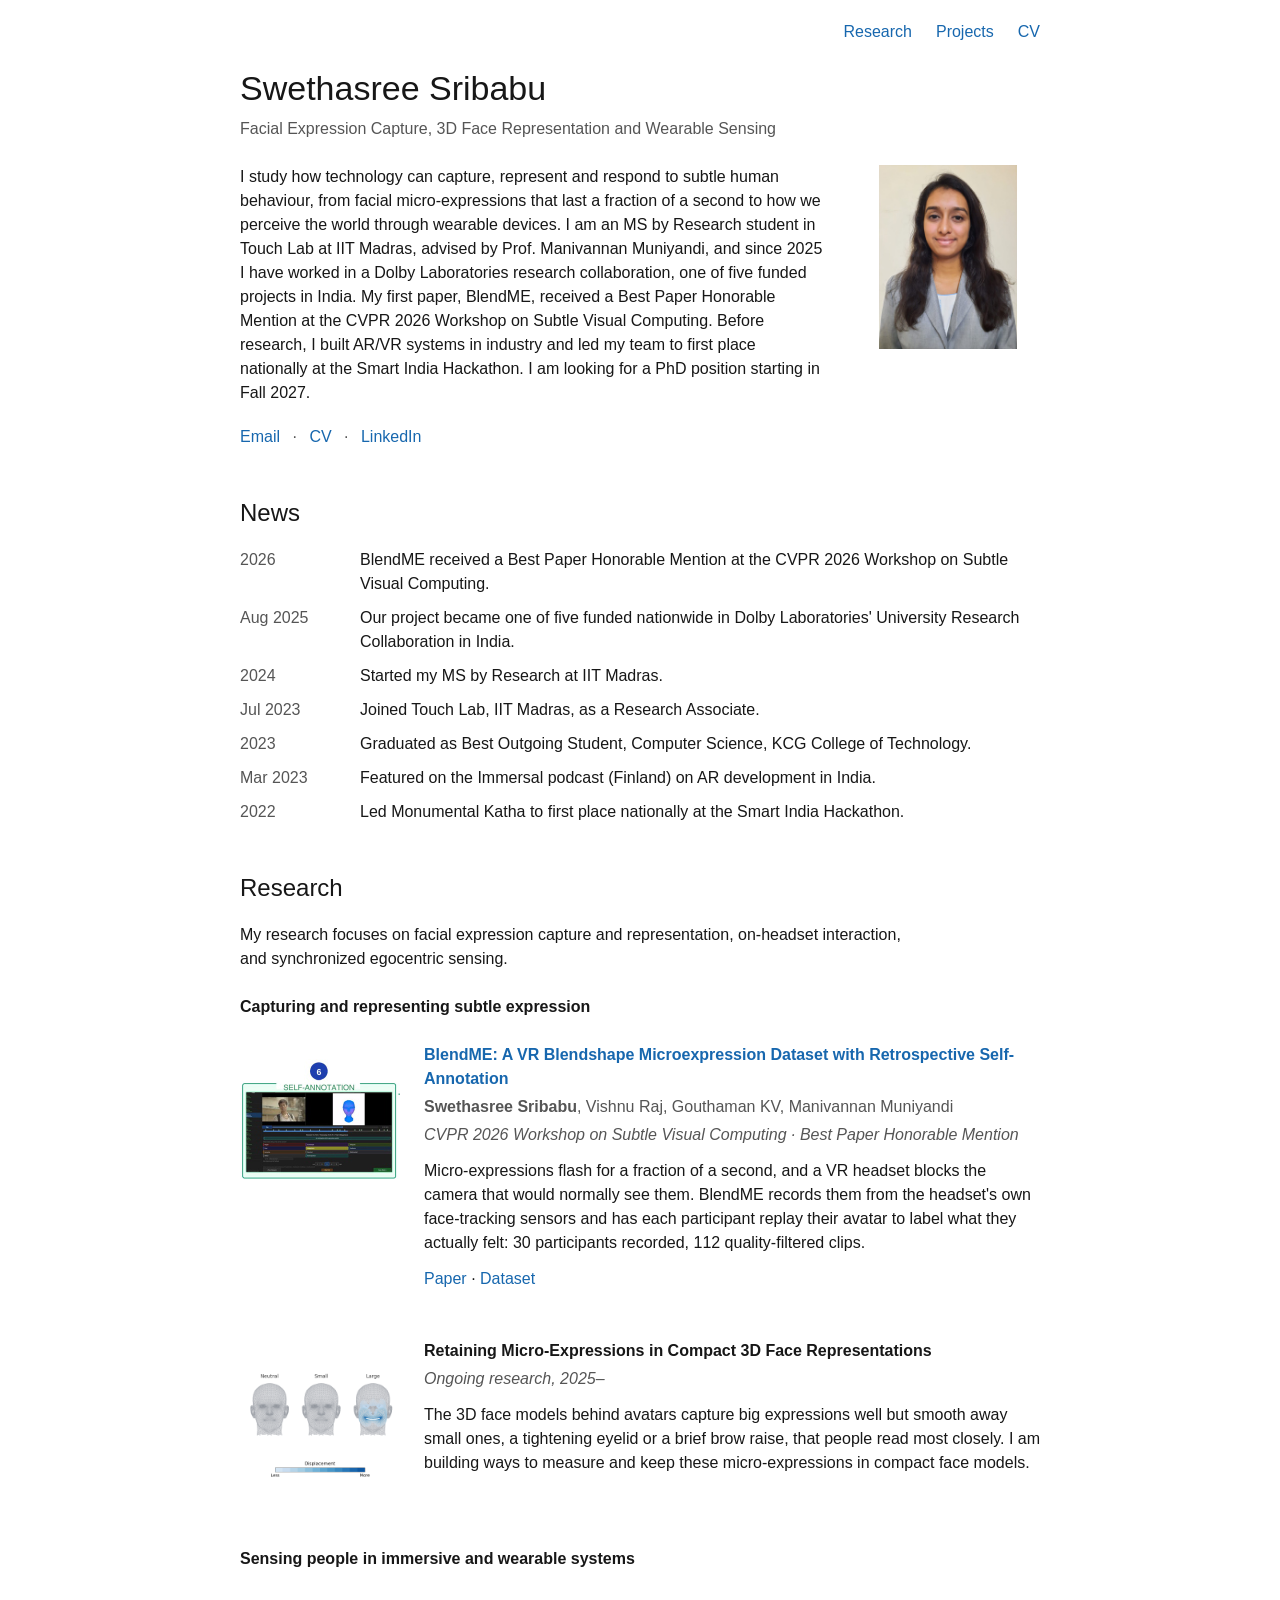
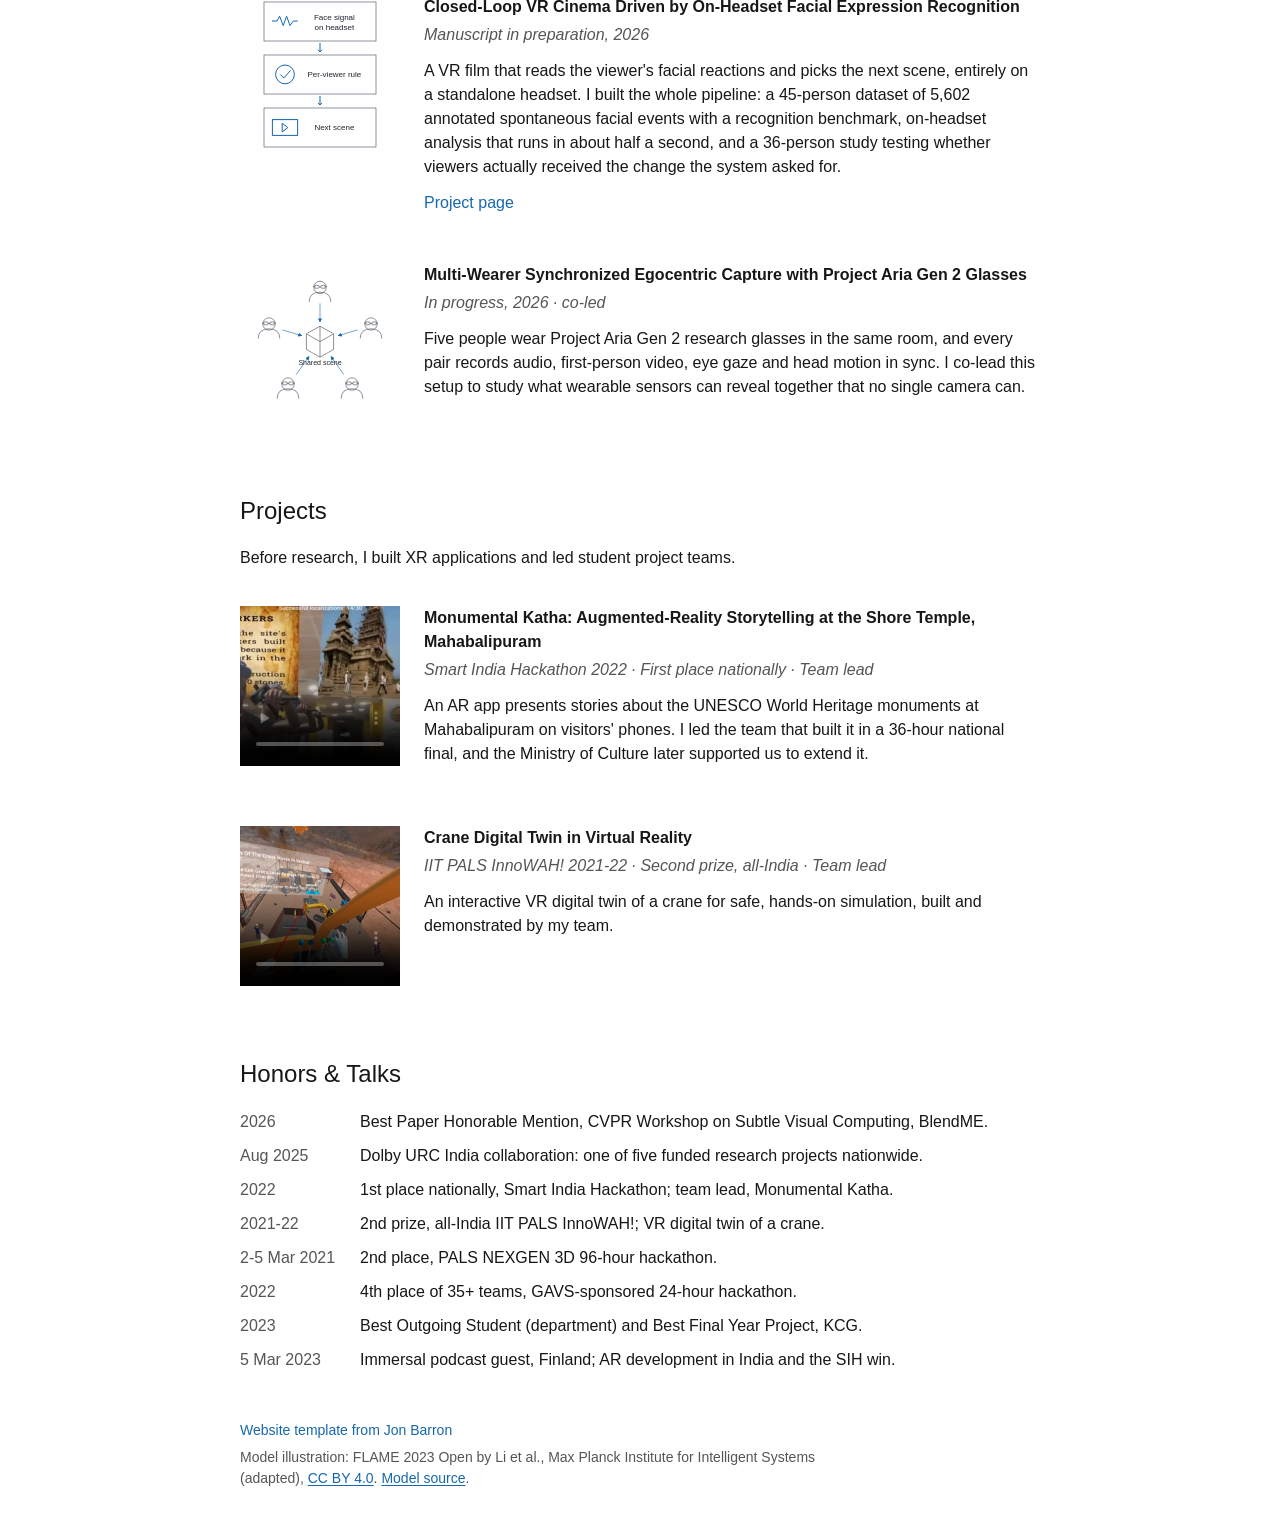
==== commit 5e241e3e: "Status and accuracy" ====
--- a/index.html
+++ b/index.html
@@ -2,7 +2,7 @@
 
 <html lang="en"><head><meta charset="utf-8"/><meta content="width=device-width, initial-scale=1" name="viewport"/><meta content="light" name="color-scheme"/><title>Swethasree Sribabu</title><meta content="Swethasree Sribabu, MS by Research at IIT Madras. Digital humans, immersive systems and wearable perception." name="description"/><link href="data:," rel="icon"/><link href="style.css" rel="stylesheet"/></head><body><a class="skip-link" href="#main">Skip to content</a><main class="page" id="main"><nav aria-label="Primary" class="top-nav"><a href="#research">Research</a><a href="#projects">Projects</a><a data-goatcounter-click="cv-download" href="assets/Swethasree_Sribabu_CV.pdf">CV</a></nav><header class="intro"><h1 class="name">Swethasree Sribabu</h1><p class="headline">Facial Expression Capture, 3D Face Representation and Wearable Sensing</p><div class="bio"><p>I study how technology can capture, represent and respond to subtle human behaviour, from facial micro-expressions that last a fraction of a second to how we perceive the world through wearable devices. I am an MS by Research student in Touch Lab at IIT Madras, advised by Prof. Manivannan Muniyandi, and since 2025 I have worked in a Dolby Laboratories research collaboration, one of five funded projects in India. My first paper, BlendME, received a Best Paper Honorable Mention at the CVPR 2026 Workshop on Subtle Visual Computing. Before research, I built AR/VR systems in industry and led my team to first place nationally at the Smart India Hackathon. I am looking for a PhD position starting in Fall 2027.</p><div class="bio-photo"><img alt="Swethasree Sribabu" height="220" src="assets/portrait.jpg" width="220"/></div></div><p class="bio-links"><a data-goatcounter-click="email" href="mailto:swethasree.sribabu@gmail.com">Email</a> <span>·</span> <a data-goatcounter-click="cv-download" href="assets/Swethasree_Sribabu_CV.pdf">CV</a> <span>·</span> <a data-goatcounter-click="linkedin" href="https://www.linkedin.com/in/swethasree-s/">LinkedIn</a></p></header>
 <section class="section" id="news"><h2>News</h2><ul class="news-list"><li><span>2026</span><div>BlendME received a Best Paper Honorable Mention at the CVPR 2026 Workshop on Subtle Visual Computing.</div></li><li><span>Aug 2025</span><div>Our project became one of five funded nationwide in Dolby Laboratories' University Research Collaboration in India.</div></li><li><span>2024</span><div>Started my MS by Research at IIT Madras.</div></li><li><span>Jul 2023</span><div>Joined Touch Lab, IIT Madras, as a Research Associate.</div></li><li><span>2023</span><div>Graduated as Best Outgoing Student, Computer Science, KCG College of Technology.</div></li><li><span>Mar 2023</span><div>Featured on the Immersal podcast (Finland) on AR development in India.</div></li><li><span>2022</span><div>Led Monumental Katha to first place nationally at the Smart India Hackathon.</div></li></ul></section>
-<section class="section" id="research"><h2 data-read-event="read-research">Research</h2><p>My research focuses on facial expression capture and representation, on-headset interaction, and synchronized egocentric sensing.</p><div class="papers"><h3 class="research-question">Capturing and representing subtle expression</h3><article class="paper" data-work="blendme" id="blendme"><div class="paper-media"><img alt="Self-annotation stage from the published BlendME overview pipeline, Figure 1" height="160" loading="lazy" src="assets/blendme-thumb.jpg" width="160"/></div><div class="paper-info"><a class="papertitle" data-goatcounter-click="blendme-project" href="https://swethasree-sribabu.github.io/BlendME/">BlendME: A VR Blendshape Microexpression Dataset with Retrospective Self-Annotation</a><div class="paper-role"><strong>Swethasree Sribabu</strong>, Vishnu Raj, Gouthaman KV, Manivannan Muniyandi</div><div class="paper-venue"><em>CVPR 2026 Workshop on Subtle Visual Computing · Best Paper Honorable Mention</em></div><p class="paper-desc">Micro-expressions flash for a fraction of a second, and a VR headset blocks the camera that would normally see them. BlendME records them from the headset's own face-tracking sensors and has each participant replay their avatar to label what they actually felt: 30 participants recorded, 112 verified micro-expression clips.</p><div class="paper-links"><a data-goatcounter-click="blendme-paper" href="https://github.com/Swethasree-Sribabu/BlendME/raw/main/BlendME_CVPR_SVC_2026.pdf">Paper</a> · <a data-goatcounter-click="blendme-dataset" href="https://swethasree-sribabu.github.io/BlendME/#dataset">Dataset</a></div></div></article><article class="paper" data-work="face-models" id="face-models"><div class="paper-media"><img alt="Retaining Micro-Expressions in Compact 3D Face Representations. Generic illustration using only the open FLAME 2023 model: neutral, small and large expressions; not a research result" height="160" loading="lazy" src="assets/research/face-models.png" width="160"/></div><div class="paper-info"><span class="papertitle">Retaining Micro-Expressions in Compact 3D Face Representations</span><div class="paper-venue"><em>First-author project · 2025–26</em></div><p class="paper-desc">The 3D face models behind avatars capture big expressions well but smooth away small ones, a tightening eyelid or a brief brow raise, that people read most closely. I am building ways to measure and keep these micro-expressions in compact face models.</p></div></article><h3 class="research-question">Sensing people in immersive and wearable systems</h3><article class="paper" data-work="adaptive-cinema" id="adaptive-cinema"><div class="paper-media"><img alt="Closed-Loop VR Cinema Driven by On-Headset Facial Expression Recognition. Flat schematic: face signal on headset, recognition, next scene" height="160" loading="lazy" src="assets/research/adaptive-cinema.svg" width="160"/></div><div class="paper-info"><span class="papertitle">Closed-Loop VR Cinema Driven by On-Headset Facial Expression Recognition</span><div class="paper-venue"><em>First-author project · 2025–26 · Manuscript in preparation</em></div><p class="paper-desc">A VR film that watches the viewer's face and picks the next scene, entirely on a standalone headset. I built the whole loop: a 45-person dataset of 5,602 spontaneous expressions, an on-headset recognizer that decides in about half a second, and a 36-person study testing whether viewers actually received the change the system asked for.</p><div class="paper-links"><a data-goatcounter-click="project-adaptive-vr-cinema" href="projects/adaptive-vr-cinema/">Project page</a></div></div></article><article class="paper" data-work="aria-capture" id="aria-capture"><div class="paper-media"><img alt="Multi-Wearer Synchronized Egocentric Capture with Project Aria Gen 2 Glasses. Flat schematic of five generic wearers with glasses contributing to a shared scene" height="160" loading="lazy" src="assets/research/aria-capture.svg" width="160"/></div><div class="paper-info"><span class="papertitle">Multi-Wearer Synchronized Egocentric Capture with Project Aria Gen 2 Glasses</span><div class="paper-venue"><em>Co-led project · 2026 · Data collection underway</em></div><p class="paper-desc">Five people wear Project Aria Gen 2 research glasses in the same room, and every pair records audio, first-person video, eye gaze and head motion in sync. I co-lead this setup to study what wearable sensors can reveal together that no single camera can.</p></div></article></div></section>
+<section class="section" id="research"><h2 data-read-event="read-research">Research</h2><p>My research focuses on facial expression capture and representation, on-headset interaction, and synchronized egocentric sensing.</p><div class="papers"><h3 class="research-question">Capturing and representing subtle expression</h3><article class="paper" data-work="blendme" id="blendme"><div class="paper-media"><img alt="Self-annotation stage from the published BlendME overview pipeline, Figure 1" height="160" loading="lazy" src="assets/blendme-thumb.jpg" width="160"/></div><div class="paper-info"><a class="papertitle" data-goatcounter-click="blendme-project" href="https://swethasree-sribabu.github.io/BlendME/">BlendME: A VR Blendshape Microexpression Dataset with Retrospective Self-Annotation</a><div class="paper-role"><strong>Swethasree Sribabu</strong>, Vishnu Raj, Gouthaman KV, Manivannan Muniyandi</div><div class="paper-venue"><em>CVPR 2026 Workshop on Subtle Visual Computing · Best Paper Honorable Mention</em></div><p class="paper-desc">Micro-expressions flash for a fraction of a second, and a VR headset blocks the camera that would normally see them. BlendME records them from the headset's own face-tracking sensors and has each participant replay their avatar to label what they actually felt: 30 participants recorded, 112 quality-filtered clips.</p><div class="paper-links"><a data-goatcounter-click="blendme-paper" href="https://github.com/Swethasree-Sribabu/BlendME/raw/main/BlendME_CVPR_SVC_2026.pdf">Paper</a> · <a data-goatcounter-click="blendme-dataset" href="https://swethasree-sribabu.github.io/BlendME/#dataset">Dataset</a></div></div></article><article class="paper" data-work="face-models" id="face-models"><div class="paper-media"><img alt="Retaining Micro-Expressions in Compact 3D Face Representations. Generic illustration using only the open FLAME 2023 model: neutral, small and large expressions; not a research result" height="160" loading="lazy" src="assets/research/face-models.png" width="160"/></div><div class="paper-info"><span class="papertitle">Retaining Micro-Expressions in Compact 3D Face Representations</span><div class="paper-venue"><em>Ongoing research, 2025–</em></div><p class="paper-desc">The 3D face models behind avatars capture big expressions well but smooth away small ones, a tightening eyelid or a brief brow raise, that people read most closely. I am building ways to measure and keep these micro-expressions in compact face models.</p></div></article><h3 class="research-question">Sensing people in immersive and wearable systems</h3><article class="paper" data-work="adaptive-cinema" id="adaptive-cinema"><div class="paper-media"><img alt="Closed-Loop VR Cinema Driven by On-Headset Facial Expression Recognition. Flat schematic: face signal on headset, per-viewer rule, next scene" height="160" loading="lazy" src="assets/research/adaptive-cinema.svg" width="160"/></div><div class="paper-info"><span class="papertitle">Closed-Loop VR Cinema Driven by On-Headset Facial Expression Recognition</span><div class="paper-venue"><em>Manuscript in preparation, 2026</em></div><p class="paper-desc">A VR film that reads the viewer's facial reactions and picks the next scene, entirely on a standalone headset. I built the whole pipeline: a 45-person dataset of 5,602 annotated spontaneous facial events with a recognition benchmark, on-headset analysis that runs in about half a second, and a 36-person study testing whether viewers actually received the change the system asked for.</p><div class="paper-links"><a data-goatcounter-click="project-adaptive-vr-cinema" href="projects/adaptive-vr-cinema/">Project page</a></div></div></article><article class="paper" data-work="aria-capture" id="aria-capture"><div class="paper-media"><img alt="Multi-Wearer Synchronized Egocentric Capture with Project Aria Gen 2 Glasses. Flat schematic of five generic wearers with glasses contributing to a shared scene" height="160" loading="lazy" src="assets/research/aria-capture.svg" width="160"/></div><div class="paper-info"><span class="papertitle">Multi-Wearer Synchronized Egocentric Capture with Project Aria Gen 2 Glasses</span><div class="paper-venue"><em>In progress, 2026 · co-led</em></div><p class="paper-desc">Five people wear Project Aria Gen 2 research glasses in the same room, and every pair records audio, first-person video, eye gaze and head motion in sync. I co-lead this setup to study what wearable sensors can reveal together that no single camera can.</p></div></article></div></section>
 <section class="section" id="projects"><h2 data-read-event="read-projects">Projects</h2><p>Before research, I built XR applications and led student project teams.</p><div class="papers"><article class="paper" data-work="monumental-katha" id="monumental-katha"><div class="paper-media"><video aria-label="Monumental Katha AR prototype, from the supplied project video" autoplay="" class="real-loop" controls="" height="160" loop="" muted="" playsinline="" poster="assets/projects/monumental-katha.jpg" preload="metadata" src="assets/earlier/monumental-katha-loop.mp4" width="160"><img alt="Monumental Katha AR prototype, from the supplied project video" height="160" loading="lazy" src="assets/projects/monumental-katha.jpg" width="160"/></video></div><div class="paper-info"><span class="papertitle">Monumental Katha: Augmented-Reality Storytelling at the Shore Temple, Mahabalipuram</span><div class="paper-venue"><em>Smart India Hackathon 2022 · First place nationally · Team lead</em></div><p class="paper-desc">An AR app presents stories about the UNESCO World Heritage monuments at Mahabalipuram on visitors' phones. I led the team that built it in a 36-hour national final, and the Ministry of Culture later supported us to extend it.</p></div></article><article class="paper" data-work="vr-crane" id="vr-crane"><div class="paper-media"><video aria-label="Virtual crane scene from the supplied Digital Twin project video" autoplay="" class="real-loop" controls="" height="160" loop="" muted="" playsinline="" poster="assets/projects/vr-crane.jpg" preload="metadata" src="assets/earlier/vr-crane-loop.mp4" width="160"><img alt="Virtual crane scene from the supplied Digital Twin project video" height="160" loading="lazy" src="assets/projects/vr-crane.jpg" width="160"/></video></div><div class="paper-info"><span class="papertitle">Crane Digital Twin in Virtual Reality</span><div class="paper-venue"><em>IIT PALS InnoWAH! 2021-22 · Second prize, all-India · Team lead</em></div><p class="paper-desc">An interactive VR digital twin of a crane for safe, hands-on simulation, built and demonstrated by my team.</p></div></article></div></section>
 <section class="section" id="honors"><h2 data-read-event="read-honors">Honors &amp; Talks</h2><ul class="honors-list">
 <li><span>2026</span><div>Best Paper Honorable Mention, CVPR Workshop on Subtle Visual Computing, BlendME.</div></li>
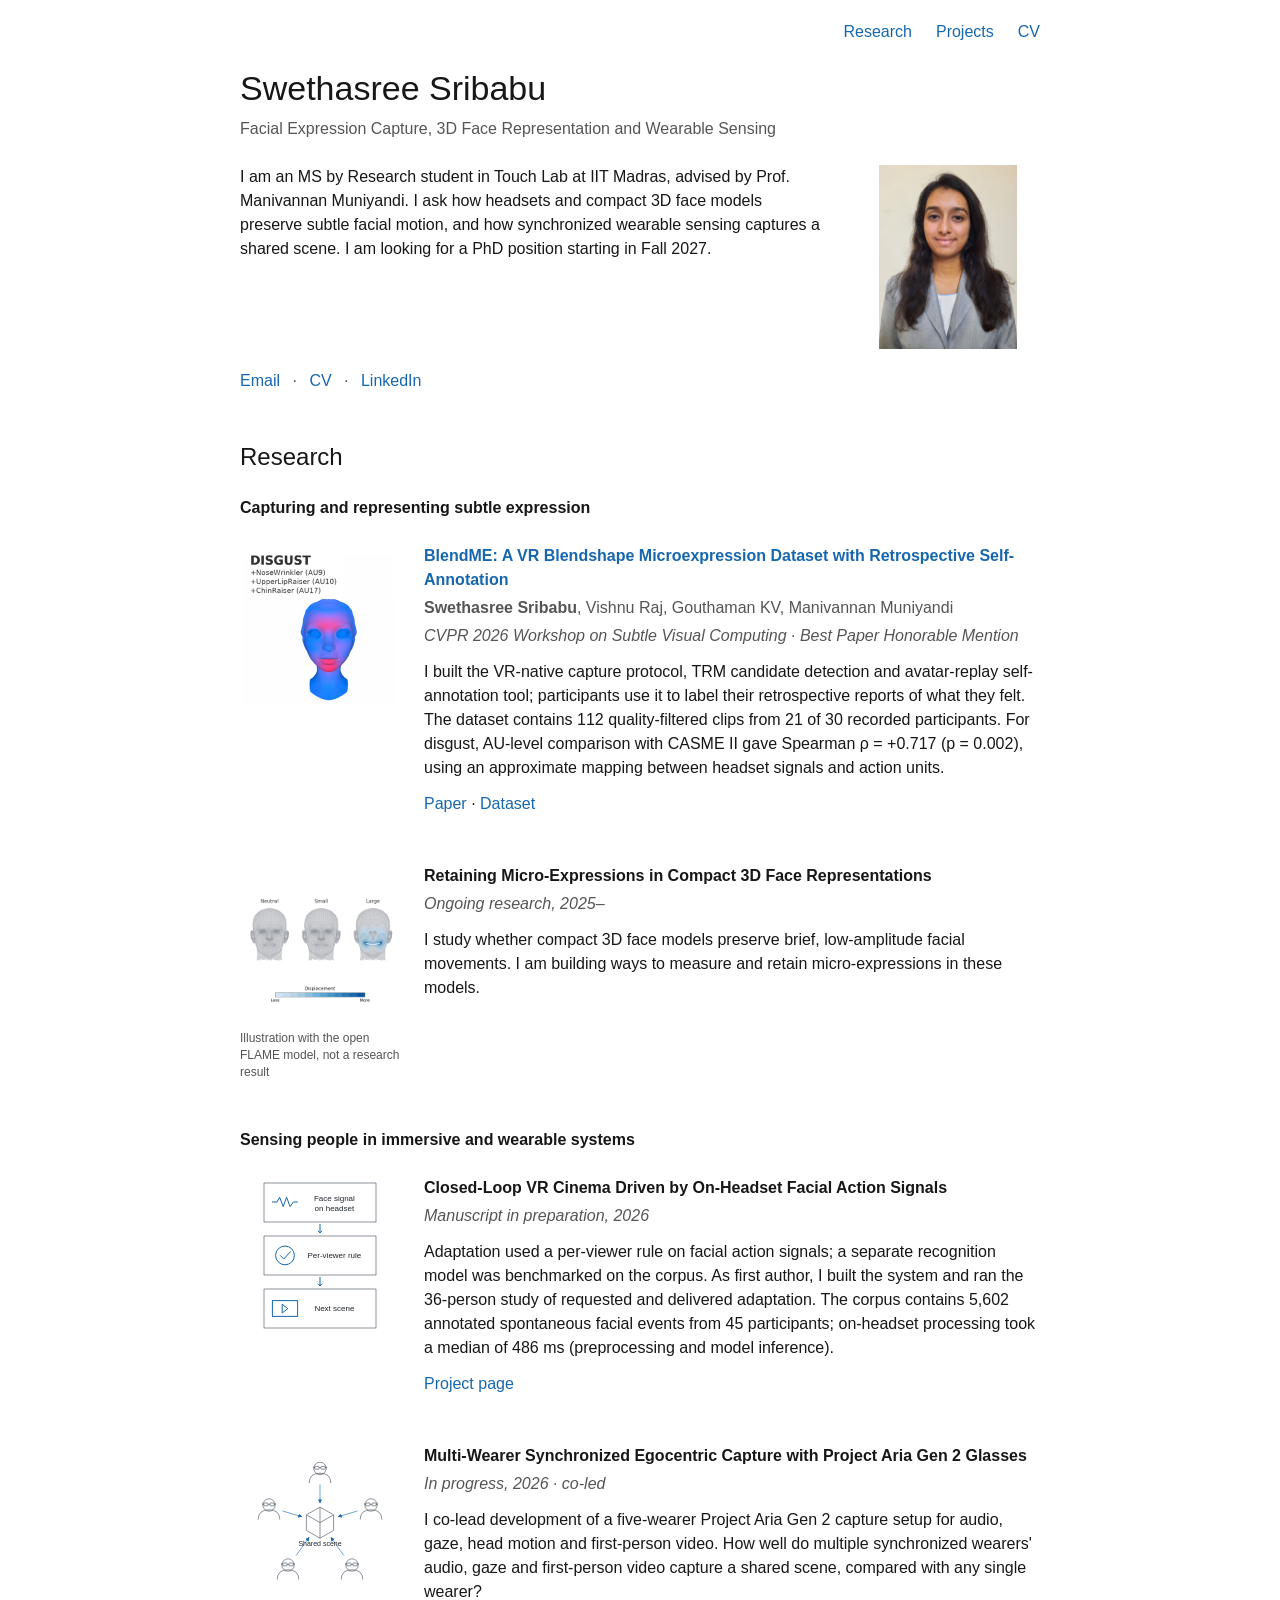
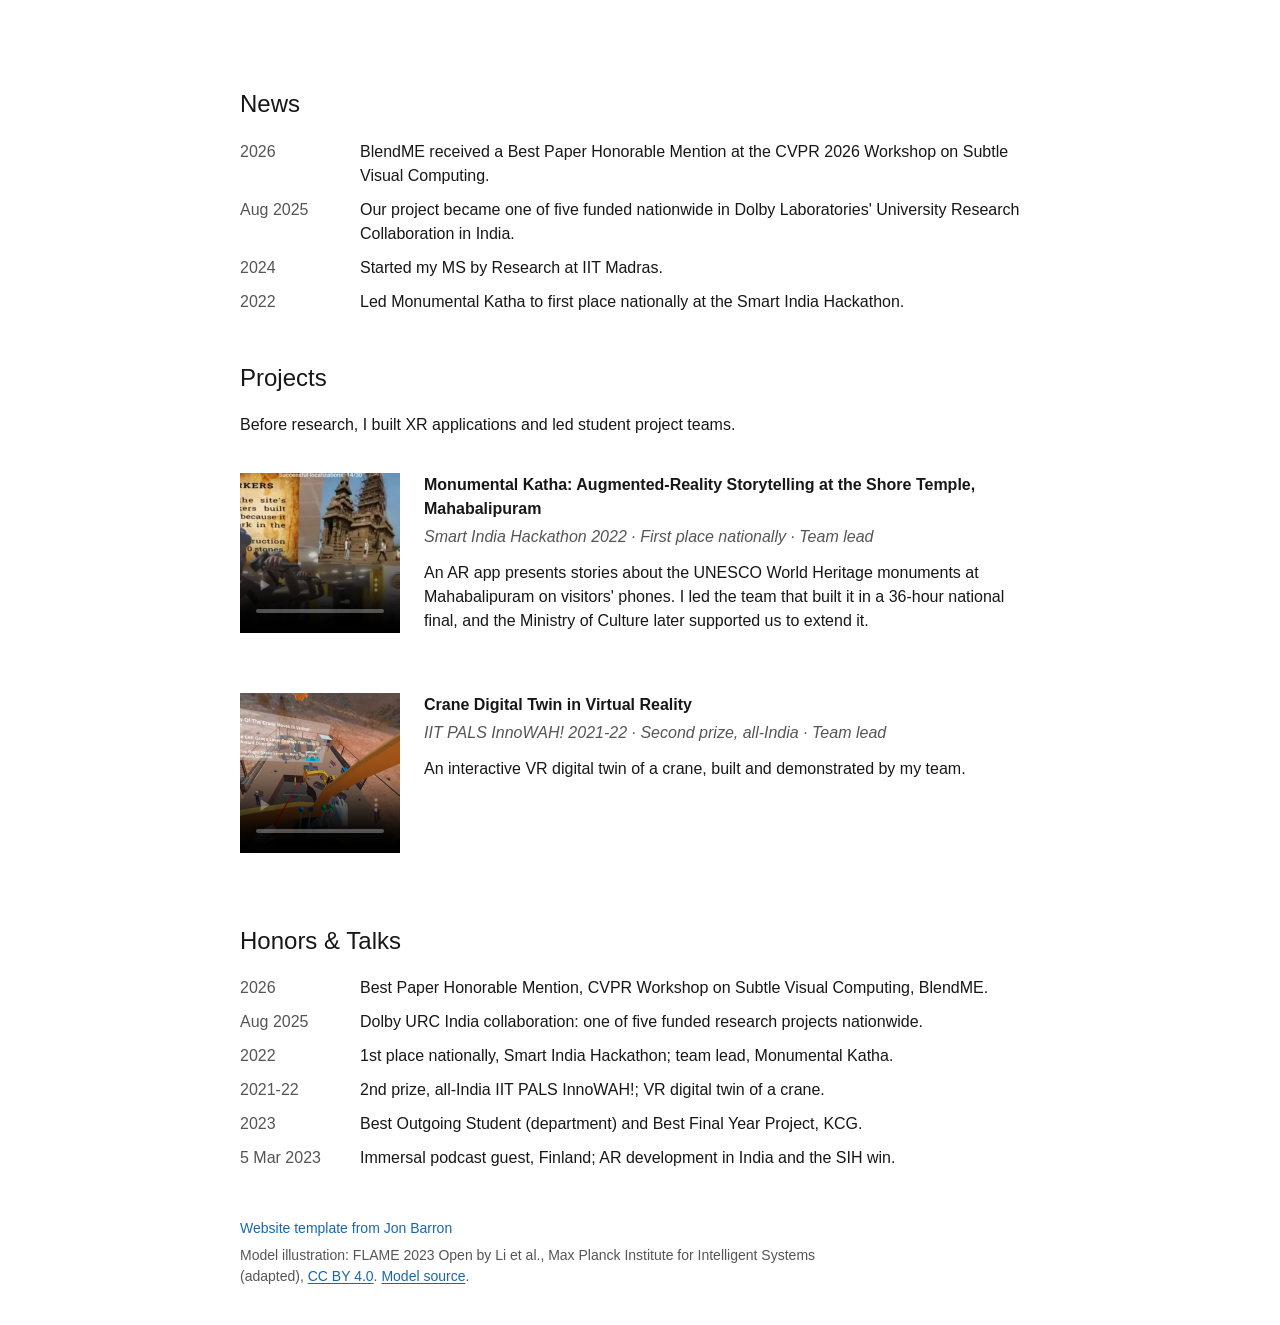
==== commit 45a1cc08: "Reviewer fixes" ====
--- a/index.html
+++ b/index.html
@@ -1,16 +1,13 @@
 <!DOCTYPE html>
 
-<html lang="en"><head><meta charset="utf-8"/><meta content="width=device-width, initial-scale=1" name="viewport"/><meta content="light" name="color-scheme"/><title>Swethasree Sribabu</title><meta content="Swethasree Sribabu, MS by Research at IIT Madras. Digital humans, immersive systems and wearable perception." name="description"/><link href="data:," rel="icon"/><link href="style.css" rel="stylesheet"/></head><body><a class="skip-link" href="#main">Skip to content</a><main class="page" id="main"><nav aria-label="Primary" class="top-nav"><a href="#research">Research</a><a href="#projects">Projects</a><a data-goatcounter-click="cv-download" href="assets/Swethasree_Sribabu_CV.pdf">CV</a></nav><header class="intro"><h1 class="name">Swethasree Sribabu</h1><p class="headline">Facial Expression Capture, 3D Face Representation and Wearable Sensing</p><div class="bio"><p>I study how technology can capture, represent and respond to subtle human behaviour, from facial micro-expressions that last a fraction of a second to how we perceive the world through wearable devices. I am an MS by Research student in Touch Lab at IIT Madras, advised by Prof. Manivannan Muniyandi, and since 2025 I have worked in a Dolby Laboratories research collaboration, one of five funded projects in India. My first paper, BlendME, received a Best Paper Honorable Mention at the CVPR 2026 Workshop on Subtle Visual Computing. Before research, I built AR/VR systems in industry and led my team to first place nationally at the Smart India Hackathon. I am looking for a PhD position starting in Fall 2027.</p><div class="bio-photo"><img alt="Swethasree Sribabu" height="220" src="assets/portrait.jpg" width="220"/></div></div><p class="bio-links"><a data-goatcounter-click="email" href="mailto:swethasree.sribabu@gmail.com">Email</a> <span>·</span> <a data-goatcounter-click="cv-download" href="assets/Swethasree_Sribabu_CV.pdf">CV</a> <span>·</span> <a data-goatcounter-click="linkedin" href="https://www.linkedin.com/in/swethasree-s/">LinkedIn</a></p></header>
-<section class="section" id="news"><h2>News</h2><ul class="news-list"><li><span>2026</span><div>BlendME received a Best Paper Honorable Mention at the CVPR 2026 Workshop on Subtle Visual Computing.</div></li><li><span>Aug 2025</span><div>Our project became one of five funded nationwide in Dolby Laboratories' University Research Collaboration in India.</div></li><li><span>2024</span><div>Started my MS by Research at IIT Madras.</div></li><li><span>Jul 2023</span><div>Joined Touch Lab, IIT Madras, as a Research Associate.</div></li><li><span>2023</span><div>Graduated as Best Outgoing Student, Computer Science, KCG College of Technology.</div></li><li><span>Mar 2023</span><div>Featured on the Immersal podcast (Finland) on AR development in India.</div></li><li><span>2022</span><div>Led Monumental Katha to first place nationally at the Smart India Hackathon.</div></li></ul></section>
-<section class="section" id="research"><h2 data-read-event="read-research">Research</h2><p>My research focuses on facial expression capture and representation, on-headset interaction, and synchronized egocentric sensing.</p><div class="papers"><h3 class="research-question">Capturing and representing subtle expression</h3><article class="paper" data-work="blendme" id="blendme"><div class="paper-media"><img alt="Self-annotation stage from the published BlendME overview pipeline, Figure 1" height="160" loading="lazy" src="assets/blendme-thumb.jpg" width="160"/></div><div class="paper-info"><a class="papertitle" data-goatcounter-click="blendme-project" href="https://swethasree-sribabu.github.io/BlendME/">BlendME: A VR Blendshape Microexpression Dataset with Retrospective Self-Annotation</a><div class="paper-role"><strong>Swethasree Sribabu</strong>, Vishnu Raj, Gouthaman KV, Manivannan Muniyandi</div><div class="paper-venue"><em>CVPR 2026 Workshop on Subtle Visual Computing · Best Paper Honorable Mention</em></div><p class="paper-desc">Micro-expressions flash for a fraction of a second, and a VR headset blocks the camera that would normally see them. BlendME records them from the headset's own face-tracking sensors and has each participant replay their avatar to label what they actually felt: 30 participants recorded, 112 quality-filtered clips.</p><div class="paper-links"><a data-goatcounter-click="blendme-paper" href="https://github.com/Swethasree-Sribabu/BlendME/raw/main/BlendME_CVPR_SVC_2026.pdf">Paper</a> · <a data-goatcounter-click="blendme-dataset" href="https://swethasree-sribabu.github.io/BlendME/#dataset">Dataset</a></div></div></article><article class="paper" data-work="face-models" id="face-models"><div class="paper-media"><img alt="Retaining Micro-Expressions in Compact 3D Face Representations. Generic illustration using only the open FLAME 2023 model: neutral, small and large expressions; not a research result" height="160" loading="lazy" src="assets/research/face-models.png" width="160"/></div><div class="paper-info"><span class="papertitle">Retaining Micro-Expressions in Compact 3D Face Representations</span><div class="paper-venue"><em>Ongoing research, 2025–</em></div><p class="paper-desc">The 3D face models behind avatars capture big expressions well but smooth away small ones, a tightening eyelid or a brief brow raise, that people read most closely. I am building ways to measure and keep these micro-expressions in compact face models.</p></div></article><h3 class="research-question">Sensing people in immersive and wearable systems</h3><article class="paper" data-work="adaptive-cinema" id="adaptive-cinema"><div class="paper-media"><img alt="Closed-Loop VR Cinema Driven by On-Headset Facial Expression Recognition. Flat schematic: face signal on headset, per-viewer rule, next scene" height="160" loading="lazy" src="assets/research/adaptive-cinema.svg" width="160"/></div><div class="paper-info"><span class="papertitle">Closed-Loop VR Cinema Driven by On-Headset Facial Expression Recognition</span><div class="paper-venue"><em>Manuscript in preparation, 2026</em></div><p class="paper-desc">A VR film that reads the viewer's facial reactions and picks the next scene, entirely on a standalone headset. I built the whole pipeline: a 45-person dataset of 5,602 annotated spontaneous facial events with a recognition benchmark, on-headset analysis that runs in about half a second, and a 36-person study testing whether viewers actually received the change the system asked for.</p><div class="paper-links"><a data-goatcounter-click="project-adaptive-vr-cinema" href="projects/adaptive-vr-cinema/">Project page</a></div></div></article><article class="paper" data-work="aria-capture" id="aria-capture"><div class="paper-media"><img alt="Multi-Wearer Synchronized Egocentric Capture with Project Aria Gen 2 Glasses. Flat schematic of five generic wearers with glasses contributing to a shared scene" height="160" loading="lazy" src="assets/research/aria-capture.svg" width="160"/></div><div class="paper-info"><span class="papertitle">Multi-Wearer Synchronized Egocentric Capture with Project Aria Gen 2 Glasses</span><div class="paper-venue"><em>In progress, 2026 · co-led</em></div><p class="paper-desc">Five people wear Project Aria Gen 2 research glasses in the same room, and every pair records audio, first-person video, eye gaze and head motion in sync. I co-lead this setup to study what wearable sensors can reveal together that no single camera can.</p></div></article></div></section>
-<section class="section" id="projects"><h2 data-read-event="read-projects">Projects</h2><p>Before research, I built XR applications and led student project teams.</p><div class="papers"><article class="paper" data-work="monumental-katha" id="monumental-katha"><div class="paper-media"><video aria-label="Monumental Katha AR prototype, from the supplied project video" autoplay="" class="real-loop" controls="" height="160" loop="" muted="" playsinline="" poster="assets/projects/monumental-katha.jpg" preload="metadata" src="assets/earlier/monumental-katha-loop.mp4" width="160"><img alt="Monumental Katha AR prototype, from the supplied project video" height="160" loading="lazy" src="assets/projects/monumental-katha.jpg" width="160"/></video></div><div class="paper-info"><span class="papertitle">Monumental Katha: Augmented-Reality Storytelling at the Shore Temple, Mahabalipuram</span><div class="paper-venue"><em>Smart India Hackathon 2022 · First place nationally · Team lead</em></div><p class="paper-desc">An AR app presents stories about the UNESCO World Heritage monuments at Mahabalipuram on visitors' phones. I led the team that built it in a 36-hour national final, and the Ministry of Culture later supported us to extend it.</p></div></article><article class="paper" data-work="vr-crane" id="vr-crane"><div class="paper-media"><video aria-label="Virtual crane scene from the supplied Digital Twin project video" autoplay="" class="real-loop" controls="" height="160" loop="" muted="" playsinline="" poster="assets/projects/vr-crane.jpg" preload="metadata" src="assets/earlier/vr-crane-loop.mp4" width="160"><img alt="Virtual crane scene from the supplied Digital Twin project video" height="160" loading="lazy" src="assets/projects/vr-crane.jpg" width="160"/></video></div><div class="paper-info"><span class="papertitle">Crane Digital Twin in Virtual Reality</span><div class="paper-venue"><em>IIT PALS InnoWAH! 2021-22 · Second prize, all-India · Team lead</em></div><p class="paper-desc">An interactive VR digital twin of a crane for safe, hands-on simulation, built and demonstrated by my team.</p></div></article></div></section>
+<html lang="en"><head><meta charset="utf-8"/><meta content="width=device-width, initial-scale=1" name="viewport"/><meta content="light" name="color-scheme"/><title>Swethasree Sribabu</title><meta content="Swethasree Sribabu, MS by Research at IIT Madras. Digital humans, immersive systems and wearable perception." name="description"/><link href="data:," rel="icon"/><link href="style.css" rel="stylesheet"/></head><body><a class="skip-link" href="#main">Skip to content</a><main class="page" id="main"><nav aria-label="Primary" class="top-nav"><a href="#research">Research</a><a href="#projects">Projects</a><a data-goatcounter-click="cv-download" href="assets/Swethasree_Sribabu_CV.pdf">CV</a></nav><header class="intro"><h1 class="name">Swethasree Sribabu</h1><p class="headline">Facial Expression Capture, 3D Face Representation and Wearable Sensing</p><div class="bio"><p>I am an MS by Research student in Touch Lab at IIT Madras, advised by Prof. Manivannan Muniyandi. I ask how headsets and compact 3D face models preserve subtle facial motion, and how synchronized wearable sensing captures a shared scene. I am looking for a PhD position starting in Fall 2027.</p><div class="bio-photo"><img alt="Swethasree Sribabu" height="220" src="assets/portrait.jpg" width="220"/></div></div><p class="bio-links"><a data-goatcounter-click="email" href="mailto:swethasree.sribabu@gmail.com">Email</a> <span>·</span> <a data-goatcounter-click="cv-download" href="assets/Swethasree_Sribabu_CV.pdf">CV</a> <span>·</span> <a data-goatcounter-click="linkedin" href="https://www.linkedin.com/in/swethasree-s/">LinkedIn</a></p></header>
+<section class="section" id="research"><h2 data-read-event="read-research">Research</h2><div class="papers"><h3 class="research-question">Capturing and representing subtle expression</h3><article class="paper" data-work="blendme" id="blendme"><div class="paper-media"><img alt="Disgust activation panel from Figure 3 of the published BlendME paper" height="160" loading="lazy" src="assets/blendme-thumb.jpg" width="160"/></div><div class="paper-info"><a class="papertitle" data-goatcounter-click="blendme-project" href="https://swethasree-sribabu.github.io/BlendME/">BlendME: A VR Blendshape Microexpression Dataset with Retrospective Self-Annotation</a><div class="paper-role"><strong>Swethasree Sribabu</strong>, Vishnu Raj, Gouthaman KV, Manivannan Muniyandi</div><div class="paper-venue"><em>CVPR 2026 Workshop on Subtle Visual Computing · Best Paper Honorable Mention</em></div><p class="paper-desc">I built the VR-native capture protocol, TRM candidate detection and avatar-replay self-annotation tool; participants use it to label their retrospective reports of what they felt. The dataset contains 112 quality-filtered clips from 21 of 30 recorded participants. For disgust, AU-level comparison with CASME II gave Spearman ρ = +0.717 (p = 0.002), using an approximate mapping between headset signals and action units.</p><div class="paper-links"><a data-goatcounter-click="blendme-paper" href="https://github.com/Swethasree-Sribabu/BlendME/raw/main/BlendME_CVPR_SVC_2026.pdf">Paper</a> · <a data-goatcounter-click="blendme-dataset" href="https://swethasree-sribabu.github.io/BlendME/#dataset">Dataset</a></div></div></article><article class="paper" data-work="face-models" id="face-models"><figure class="paper-media"><img alt="Retaining Micro-Expressions in Compact 3D Face Representations. Generic illustration using only the open FLAME 2023 model: neutral, small and large expressions; not a research result" aria-describedby="flame-caption" height="160" loading="lazy" src="assets/research/face-models.png" width="160"/><figcaption id="flame-caption">Illustration with the open FLAME model, not a research result</figcaption></figure><div class="paper-info"><span class="papertitle">Retaining Micro-Expressions in Compact 3D Face Representations</span><div class="paper-venue"><em>Ongoing research, 2025–</em></div><p class="paper-desc">I study whether compact 3D face models preserve brief, low-amplitude facial movements. I am building ways to measure and retain micro-expressions in these models.</p></div></article><h3 class="research-question">Sensing people in immersive and wearable systems</h3><article class="paper" data-work="adaptive-cinema" id="adaptive-cinema"><div class="paper-media"><img alt="Closed-Loop VR Cinema Driven by On-Headset Facial Action Signals. Flat schematic: face signal on headset, per-viewer rule, next scene" height="160" loading="lazy" src="assets/research/adaptive-cinema.svg" width="160"/></div><div class="paper-info"><span class="papertitle">Closed-Loop VR Cinema Driven by On-Headset Facial Action Signals</span><div class="paper-venue"><em>Manuscript in preparation, 2026</em></div><p class="paper-desc">Adaptation used a per-viewer rule on facial action signals; a separate recognition model was benchmarked on the corpus. As first author, I built the system and ran the 36-person study of requested and delivered adaptation. The corpus contains 5,602 annotated spontaneous facial events from 45 participants; on-headset processing took a median of 486 ms (preprocessing and model inference).</p><div class="paper-links"><a data-goatcounter-click="project-adaptive-vr-cinema" href="projects/adaptive-vr-cinema/">Project page</a></div></div></article><article class="paper" data-work="aria-capture" id="aria-capture"><div class="paper-media"><img alt="Multi-Wearer Synchronized Egocentric Capture with Project Aria Gen 2 Glasses. Flat schematic of five generic wearers with glasses contributing to a shared scene" height="160" loading="lazy" src="assets/research/aria-capture.svg" width="160"/></div><div class="paper-info"><span class="papertitle">Multi-Wearer Synchronized Egocentric Capture with Project Aria Gen 2 Glasses</span><div class="paper-venue"><em>In progress, 2026 · co-led</em></div><p class="paper-desc">I co-lead development of a five-wearer Project Aria Gen 2 capture setup for audio, gaze, head motion and first-person video. How well do multiple synchronized wearers' audio, gaze and first-person video capture a shared scene, compared with any single wearer?</p></div></article></div></section><section class="section" id="news"><h2>News</h2><ul class="news-list"><li><span>2026</span><div>BlendME received a Best Paper Honorable Mention at the CVPR 2026 Workshop on Subtle Visual Computing.</div></li><li><span>Aug 2025</span><div>Our project became one of five funded nationwide in Dolby Laboratories' University Research Collaboration in India.</div></li><li><span>2024</span><div>Started my MS by Research at IIT Madras.</div></li><li><span>2022</span><div>Led Monumental Katha to first place nationally at the Smart India Hackathon.</div></li></ul></section>
+<section class="section" id="projects"><h2 data-read-event="read-projects">Projects</h2><p>Before research, I built XR applications and led student project teams.</p><div class="papers"><article class="paper" data-work="monumental-katha" id="monumental-katha"><div class="paper-media"><video aria-label="Monumental Katha AR prototype, from the supplied project video" autoplay="" class="real-loop" controls="" height="160" loop="" muted="" playsinline="" poster="assets/projects/monumental-katha.jpg" preload="metadata" src="assets/earlier/monumental-katha-loop.mp4" width="160"><img alt="Monumental Katha AR prototype, from the supplied project video" height="160" loading="lazy" src="assets/projects/monumental-katha.jpg" width="160"/></video></div><div class="paper-info"><span class="papertitle">Monumental Katha: Augmented-Reality Storytelling at the Shore Temple, Mahabalipuram</span><div class="paper-venue"><em>Smart India Hackathon 2022 · First place nationally · Team lead</em></div><p class="paper-desc">An AR app presents stories about the UNESCO World Heritage monuments at Mahabalipuram on visitors' phones. I led the team that built it in a 36-hour national final, and the Ministry of Culture later supported us to extend it.</p></div></article><article class="paper" data-work="vr-crane" id="vr-crane"><div class="paper-media"><video aria-label="Virtual crane scene from the supplied Digital Twin project video" autoplay="" class="real-loop" controls="" height="160" loop="" muted="" playsinline="" poster="assets/projects/vr-crane.jpg" preload="metadata" src="assets/earlier/vr-crane-loop.mp4" width="160"><img alt="Virtual crane scene from the supplied Digital Twin project video" height="160" loading="lazy" src="assets/projects/vr-crane.jpg" width="160"/></video></div><div class="paper-info"><span class="papertitle">Crane Digital Twin in Virtual Reality</span><div class="paper-venue"><em>IIT PALS InnoWAH! 2021-22 · Second prize, all-India · Team lead</em></div><p class="paper-desc">An interactive VR digital twin of a crane, built and demonstrated by my team.</p></div></article></div></section>
 <section class="section" id="honors"><h2 data-read-event="read-honors">Honors &amp; Talks</h2><ul class="honors-list">
 <li><span>2026</span><div>Best Paper Honorable Mention, CVPR Workshop on Subtle Visual Computing, BlendME.</div></li>
 <li><span>Aug 2025</span><div>Dolby URC India collaboration: one of five funded research projects nationwide.</div></li>
 <li><span>2022</span><div>1st place nationally, Smart India Hackathon; team lead, Monumental Katha.</div></li>
 <li><span>2021-22</span><div>2nd prize, all-India IIT PALS InnoWAH!; VR digital twin of a crane.</div></li>
-<li><span>2-5 Mar 2021</span><div>2nd place, PALS NEXGEN 3D 96-hour hackathon.</div></li>
-<li><span>2022</span><div>4th place of 35+ teams, GAVS-sponsored 24-hour hackathon.</div></li>
 <li><span>2023</span><div>Best Outgoing Student (department) and Best Final Year Project, KCG.</div></li>
 <li><span>5 Mar 2023</span><div>Immersal podcast guest, Finland; AR development in India and the SIH win.</div></li></ul></section><footer class="footer"><p><a data-goatcounter-click="template-source" href="https://github.com/jonbarron/jonbarron_website">Website template from Jon Barron</a></p><p class="model-credit">Model illustration: FLAME 2023 Open by Li et al., Max Planck Institute for Intelligent Systems (adapted), <a data-goatcounter-click="cc-by-4-0" href="https://creativecommons.org/licenses/by/4.0/">CC BY 4.0</a>. <a data-goatcounter-click="model-source" href="https://flame.is.tue.mpg.de/">Model source</a>.</p></footer></main><script defer="" src="site-analytics.js"></script><script data-goatcounter="https://swethasree.goatcounter.com/count" async src="https://gc.zgo.at/count.js"></script>
 </body></html>
--- a/style.css
+++ b/style.css
@@ -76,3 +76,8 @@
 .project-page figure img { max-height:480px; object-fit:contain; }
 
 .model-credit a { text-decoration:underline; text-underline-offset:2px; }
+
+.paper-media { margin:0; }
+.paper-media figcaption { font-size:12px; line-height:1.4; margin:6px 0 0; }
+.project-page .project-thumbnail { width:160px; margin:20px 0; }
+.project-page .project-thumbnail img { width:160px; height:160px; }
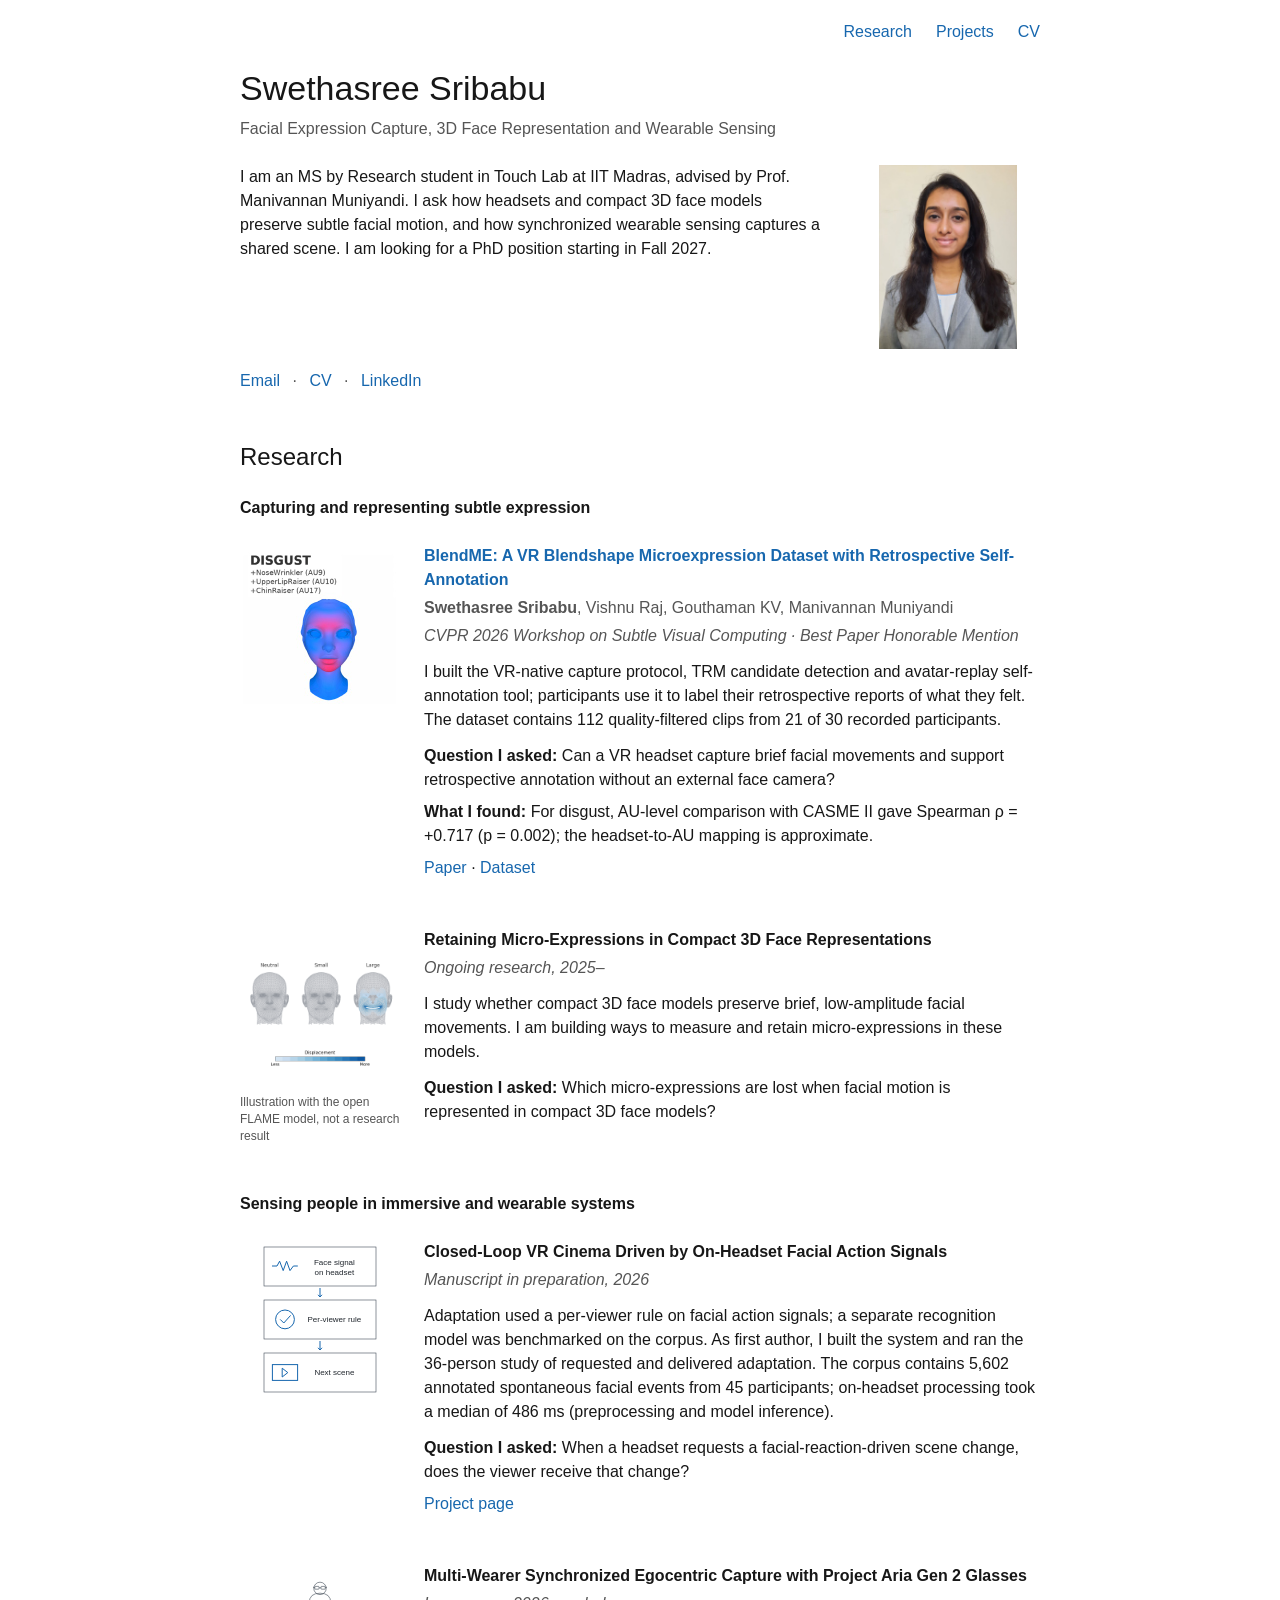
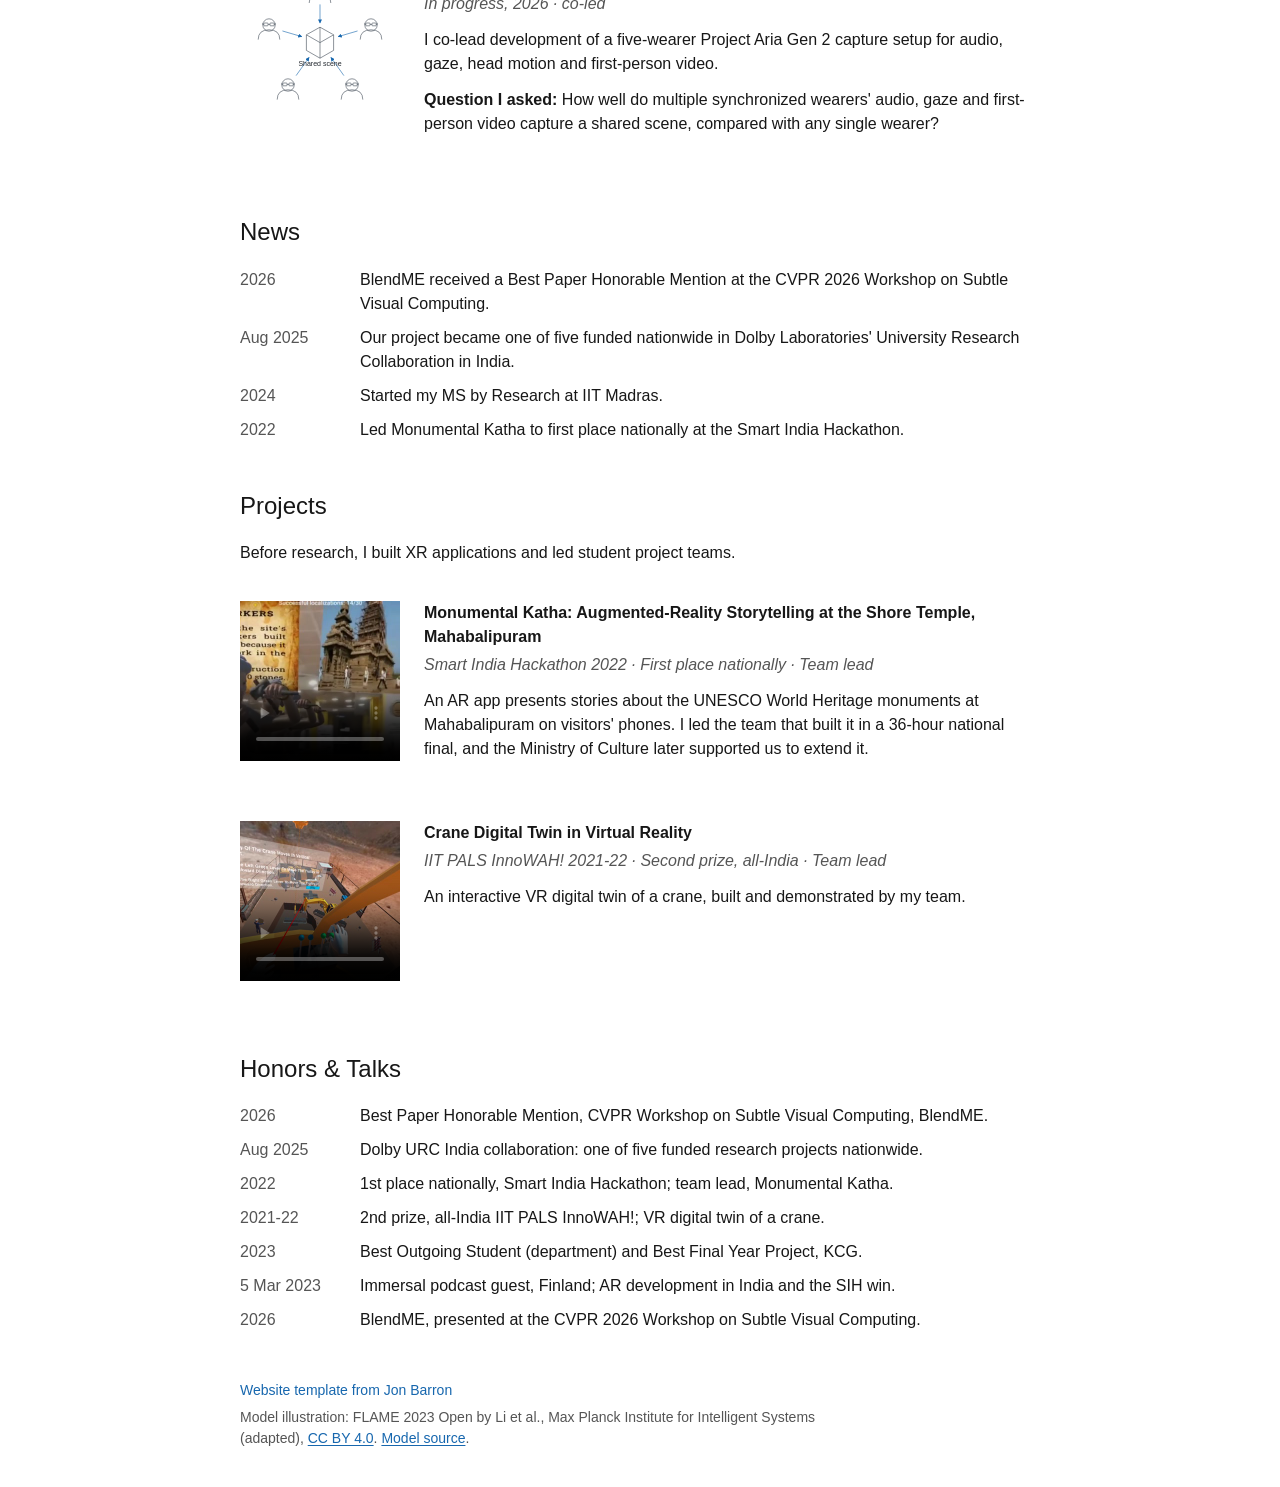
==== commit 42df86ae: "Admissions revision" ====
--- a/index.html
+++ b/index.html
@@ -1,7 +1,7 @@
 <!DOCTYPE html>
 
 <html lang="en"><head><meta charset="utf-8"/><meta content="width=device-width, initial-scale=1" name="viewport"/><meta content="light" name="color-scheme"/><title>Swethasree Sribabu</title><meta content="Swethasree Sribabu, MS by Research at IIT Madras. Digital humans, immersive systems and wearable perception." name="description"/><link href="data:," rel="icon"/><link href="style.css" rel="stylesheet"/></head><body><a class="skip-link" href="#main">Skip to content</a><main class="page" id="main"><nav aria-label="Primary" class="top-nav"><a href="#research">Research</a><a href="#projects">Projects</a><a data-goatcounter-click="cv-download" href="assets/Swethasree_Sribabu_CV.pdf">CV</a></nav><header class="intro"><h1 class="name">Swethasree Sribabu</h1><p class="headline">Facial Expression Capture, 3D Face Representation and Wearable Sensing</p><div class="bio"><p>I am an MS by Research student in Touch Lab at IIT Madras, advised by Prof. Manivannan Muniyandi. I ask how headsets and compact 3D face models preserve subtle facial motion, and how synchronized wearable sensing captures a shared scene. I am looking for a PhD position starting in Fall 2027.</p><div class="bio-photo"><img alt="Swethasree Sribabu" height="220" src="assets/portrait.jpg" width="220"/></div></div><p class="bio-links"><a data-goatcounter-click="email" href="mailto:swethasree.sribabu@gmail.com">Email</a> <span>·</span> <a data-goatcounter-click="cv-download" href="assets/Swethasree_Sribabu_CV.pdf">CV</a> <span>·</span> <a data-goatcounter-click="linkedin" href="https://www.linkedin.com/in/swethasree-s/">LinkedIn</a></p></header>
-<section class="section" id="research"><h2 data-read-event="read-research">Research</h2><div class="papers"><h3 class="research-question">Capturing and representing subtle expression</h3><article class="paper" data-work="blendme" id="blendme"><div class="paper-media"><img alt="Disgust activation panel from Figure 3 of the published BlendME paper" height="160" loading="lazy" src="assets/blendme-thumb.jpg" width="160"/></div><div class="paper-info"><a class="papertitle" data-goatcounter-click="blendme-project" href="https://swethasree-sribabu.github.io/BlendME/">BlendME: A VR Blendshape Microexpression Dataset with Retrospective Self-Annotation</a><div class="paper-role"><strong>Swethasree Sribabu</strong>, Vishnu Raj, Gouthaman KV, Manivannan Muniyandi</div><div class="paper-venue"><em>CVPR 2026 Workshop on Subtle Visual Computing · Best Paper Honorable Mention</em></div><p class="paper-desc">I built the VR-native capture protocol, TRM candidate detection and avatar-replay self-annotation tool; participants use it to label their retrospective reports of what they felt. The dataset contains 112 quality-filtered clips from 21 of 30 recorded participants. For disgust, AU-level comparison with CASME II gave Spearman ρ = +0.717 (p = 0.002), using an approximate mapping between headset signals and action units.</p><div class="paper-links"><a data-goatcounter-click="blendme-paper" href="https://github.com/Swethasree-Sribabu/BlendME/raw/main/BlendME_CVPR_SVC_2026.pdf">Paper</a> · <a data-goatcounter-click="blendme-dataset" href="https://swethasree-sribabu.github.io/BlendME/#dataset">Dataset</a></div></div></article><article class="paper" data-work="face-models" id="face-models"><figure class="paper-media"><img alt="Retaining Micro-Expressions in Compact 3D Face Representations. Generic illustration using only the open FLAME 2023 model: neutral, small and large expressions; not a research result" aria-describedby="flame-caption" height="160" loading="lazy" src="assets/research/face-models.png" width="160"/><figcaption id="flame-caption">Illustration with the open FLAME model, not a research result</figcaption></figure><div class="paper-info"><span class="papertitle">Retaining Micro-Expressions in Compact 3D Face Representations</span><div class="paper-venue"><em>Ongoing research, 2025–</em></div><p class="paper-desc">I study whether compact 3D face models preserve brief, low-amplitude facial movements. I am building ways to measure and retain micro-expressions in these models.</p></div></article><h3 class="research-question">Sensing people in immersive and wearable systems</h3><article class="paper" data-work="adaptive-cinema" id="adaptive-cinema"><div class="paper-media"><img alt="Closed-Loop VR Cinema Driven by On-Headset Facial Action Signals. Flat schematic: face signal on headset, per-viewer rule, next scene" height="160" loading="lazy" src="assets/research/adaptive-cinema.svg" width="160"/></div><div class="paper-info"><span class="papertitle">Closed-Loop VR Cinema Driven by On-Headset Facial Action Signals</span><div class="paper-venue"><em>Manuscript in preparation, 2026</em></div><p class="paper-desc">Adaptation used a per-viewer rule on facial action signals; a separate recognition model was benchmarked on the corpus. As first author, I built the system and ran the 36-person study of requested and delivered adaptation. The corpus contains 5,602 annotated spontaneous facial events from 45 participants; on-headset processing took a median of 486 ms (preprocessing and model inference).</p><div class="paper-links"><a data-goatcounter-click="project-adaptive-vr-cinema" href="projects/adaptive-vr-cinema/">Project page</a></div></div></article><article class="paper" data-work="aria-capture" id="aria-capture"><div class="paper-media"><img alt="Multi-Wearer Synchronized Egocentric Capture with Project Aria Gen 2 Glasses. Flat schematic of five generic wearers with glasses contributing to a shared scene" height="160" loading="lazy" src="assets/research/aria-capture.svg" width="160"/></div><div class="paper-info"><span class="papertitle">Multi-Wearer Synchronized Egocentric Capture with Project Aria Gen 2 Glasses</span><div class="paper-venue"><em>In progress, 2026 · co-led</em></div><p class="paper-desc">I co-lead development of a five-wearer Project Aria Gen 2 capture setup for audio, gaze, head motion and first-person video. How well do multiple synchronized wearers' audio, gaze and first-person video capture a shared scene, compared with any single wearer?</p></div></article></div></section><section class="section" id="news"><h2>News</h2><ul class="news-list"><li><span>2026</span><div>BlendME received a Best Paper Honorable Mention at the CVPR 2026 Workshop on Subtle Visual Computing.</div></li><li><span>Aug 2025</span><div>Our project became one of five funded nationwide in Dolby Laboratories' University Research Collaboration in India.</div></li><li><span>2024</span><div>Started my MS by Research at IIT Madras.</div></li><li><span>2022</span><div>Led Monumental Katha to first place nationally at the Smart India Hackathon.</div></li></ul></section>
+<section class="section" id="research"><h2 data-read-event="read-research">Research</h2><div class="papers"><h3 class="research-question">Capturing and representing subtle expression</h3><article class="paper" data-work="blendme" id="blendme"><div class="paper-media"><img alt="Disgust activation panel from Figure 3 of the published BlendME paper" height="160" loading="lazy" src="assets/blendme-thumb.jpg" width="160"/></div><div class="paper-info"><a class="papertitle" data-goatcounter-click="blendme-project" href="https://swethasree-sribabu.github.io/BlendME/">BlendME: A VR Blendshape Microexpression Dataset with Retrospective Self-Annotation</a><div class="paper-role"><strong>Swethasree Sribabu</strong>, Vishnu Raj, Gouthaman KV, Manivannan Muniyandi</div><div class="paper-venue"><em>CVPR 2026 Workshop on Subtle Visual Computing · Best Paper Honorable Mention</em></div><p class="paper-desc">I built the VR-native capture protocol, TRM candidate detection and avatar-replay self-annotation tool; participants use it to label their retrospective reports of what they felt. The dataset contains 112 quality-filtered clips from 21 of 30 recorded participants.</p><p class="research-note"><strong>Question I asked:</strong> Can a VR headset capture brief facial movements and support retrospective annotation without an external face camera?</p><p class="research-note"><strong>What I found:</strong> For disgust, AU-level comparison with CASME II gave Spearman ρ = +0.717 (p = 0.002); the headset-to-AU mapping is approximate.</p><div class="paper-links"><a data-goatcounter-click="blendme-paper" href="https://github.com/Swethasree-Sribabu/BlendME/raw/main/BlendME_CVPR_SVC_2026.pdf">Paper</a> · <a data-goatcounter-click="blendme-dataset" href="https://swethasree-sribabu.github.io/BlendME/#dataset">Dataset</a></div></div></article><article class="paper" data-work="face-models" id="face-models"><figure class="paper-media"><img alt="Retaining Micro-Expressions in Compact 3D Face Representations. Generic illustration using only the open FLAME 2023 model: neutral, small and large expressions; not a research result" aria-describedby="flame-caption" height="160" loading="lazy" src="assets/research/face-models.png" width="160"/><figcaption id="flame-caption">Illustration with the open FLAME model, not a research result</figcaption></figure><div class="paper-info"><span class="papertitle">Retaining Micro-Expressions in Compact 3D Face Representations</span><div class="paper-venue"><em>Ongoing research, 2025–</em></div><p class="paper-desc">I study whether compact 3D face models preserve brief, low-amplitude facial movements. I am building ways to measure and retain micro-expressions in these models.</p><p class="research-note"><strong>Question I asked:</strong> Which micro-expressions are lost when facial motion is represented in compact 3D face models?</p></div></article><h3 class="research-question">Sensing people in immersive and wearable systems</h3><article class="paper" data-work="adaptive-cinema" id="adaptive-cinema"><div class="paper-media"><img alt="Closed-Loop VR Cinema Driven by On-Headset Facial Action Signals. Flat schematic: face signal on headset, per-viewer rule, next scene" height="160" loading="lazy" src="assets/research/adaptive-cinema.svg" width="160"/></div><div class="paper-info"><span class="papertitle">Closed-Loop VR Cinema Driven by On-Headset Facial Action Signals</span><div class="paper-venue"><em>Manuscript in preparation, 2026</em></div><p class="paper-desc">Adaptation used a per-viewer rule on facial action signals; a separate recognition model was benchmarked on the corpus. As first author, I built the system and ran the 36-person study of requested and delivered adaptation. The corpus contains 5,602 annotated spontaneous facial events from 45 participants; on-headset processing took a median of 486 ms (preprocessing and model inference).</p><p class="research-note"><strong>Question I asked:</strong> When a headset requests a facial-reaction-driven scene change, does the viewer receive that change?</p><div class="paper-links"><a data-goatcounter-click="project-adaptive-vr-cinema" href="projects/adaptive-vr-cinema/">Project page</a></div></div></article><article class="paper" data-work="aria-capture" id="aria-capture"><div class="paper-media"><img alt="Multi-Wearer Synchronized Egocentric Capture with Project Aria Gen 2 Glasses. Flat schematic of five generic wearers with glasses contributing to a shared scene" height="160" loading="lazy" src="assets/research/aria-capture.svg" width="160"/></div><div class="paper-info"><span class="papertitle">Multi-Wearer Synchronized Egocentric Capture with Project Aria Gen 2 Glasses</span><div class="paper-venue"><em>In progress, 2026 · co-led</em></div><p class="paper-desc">I co-lead development of a five-wearer Project Aria Gen 2 capture setup for audio, gaze, head motion and first-person video.</p><p class="research-note"><strong>Question I asked:</strong> How well do multiple synchronized wearers' audio, gaze and first-person video capture a shared scene, compared with any single wearer?</p></div></article></div></section><section class="section" id="news"><h2>News</h2><ul class="news-list"><li><span>2026</span><div>BlendME received a Best Paper Honorable Mention at the CVPR 2026 Workshop on Subtle Visual Computing.</div></li><li><span>Aug 2025</span><div>Our project became one of five funded nationwide in Dolby Laboratories' University Research Collaboration in India.</div></li><li><span>2024</span><div>Started my MS by Research at IIT Madras.</div></li><li><span>2022</span><div>Led Monumental Katha to first place nationally at the Smart India Hackathon.</div></li></ul></section>
 <section class="section" id="projects"><h2 data-read-event="read-projects">Projects</h2><p>Before research, I built XR applications and led student project teams.</p><div class="papers"><article class="paper" data-work="monumental-katha" id="monumental-katha"><div class="paper-media"><video aria-label="Monumental Katha AR prototype, from the supplied project video" autoplay="" class="real-loop" controls="" height="160" loop="" muted="" playsinline="" poster="assets/projects/monumental-katha.jpg" preload="metadata" src="assets/earlier/monumental-katha-loop.mp4" width="160"><img alt="Monumental Katha AR prototype, from the supplied project video" height="160" loading="lazy" src="assets/projects/monumental-katha.jpg" width="160"/></video></div><div class="paper-info"><span class="papertitle">Monumental Katha: Augmented-Reality Storytelling at the Shore Temple, Mahabalipuram</span><div class="paper-venue"><em>Smart India Hackathon 2022 · First place nationally · Team lead</em></div><p class="paper-desc">An AR app presents stories about the UNESCO World Heritage monuments at Mahabalipuram on visitors' phones. I led the team that built it in a 36-hour national final, and the Ministry of Culture later supported us to extend it.</p></div></article><article class="paper" data-work="vr-crane" id="vr-crane"><div class="paper-media"><video aria-label="Virtual crane scene from the supplied Digital Twin project video" autoplay="" class="real-loop" controls="" height="160" loop="" muted="" playsinline="" poster="assets/projects/vr-crane.jpg" preload="metadata" src="assets/earlier/vr-crane-loop.mp4" width="160"><img alt="Virtual crane scene from the supplied Digital Twin project video" height="160" loading="lazy" src="assets/projects/vr-crane.jpg" width="160"/></video></div><div class="paper-info"><span class="papertitle">Crane Digital Twin in Virtual Reality</span><div class="paper-venue"><em>IIT PALS InnoWAH! 2021-22 · Second prize, all-India · Team lead</em></div><p class="paper-desc">An interactive VR digital twin of a crane, built and demonstrated by my team.</p></div></article></div></section>
 <section class="section" id="honors"><h2 data-read-event="read-honors">Honors &amp; Talks</h2><ul class="honors-list">
 <li><span>2026</span><div>Best Paper Honorable Mention, CVPR Workshop on Subtle Visual Computing, BlendME.</div></li>
@@ -9,5 +9,5 @@
 <li><span>2022</span><div>1st place nationally, Smart India Hackathon; team lead, Monumental Katha.</div></li>
 <li><span>2021-22</span><div>2nd prize, all-India IIT PALS InnoWAH!; VR digital twin of a crane.</div></li>
 <li><span>2023</span><div>Best Outgoing Student (department) and Best Final Year Project, KCG.</div></li>
-<li><span>5 Mar 2023</span><div>Immersal podcast guest, Finland; AR development in India and the SIH win.</div></li></ul></section><footer class="footer"><p><a data-goatcounter-click="template-source" href="https://github.com/jonbarron/jonbarron_website">Website template from Jon Barron</a></p><p class="model-credit">Model illustration: FLAME 2023 Open by Li et al., Max Planck Institute for Intelligent Systems (adapted), <a data-goatcounter-click="cc-by-4-0" href="https://creativecommons.org/licenses/by/4.0/">CC BY 4.0</a>. <a data-goatcounter-click="model-source" href="https://flame.is.tue.mpg.de/">Model source</a>.</p></footer></main><script defer="" src="site-analytics.js"></script><script data-goatcounter="https://swethasree.goatcounter.com/count" async src="https://gc.zgo.at/count.js"></script>
+<li><span>5 Mar 2023</span><div>Immersal podcast guest, Finland; AR development in India and the SIH win.</div></li><li><span>2026</span><div>BlendME, presented at the CVPR 2026 Workshop on Subtle Visual Computing.</div></li></ul></section><footer class="footer"><p><a data-goatcounter-click="template-source" href="https://github.com/jonbarron/jonbarron_website">Website template from Jon Barron</a></p><p class="model-credit">Model illustration: FLAME 2023 Open by Li et al., Max Planck Institute for Intelligent Systems (adapted), <a data-goatcounter-click="cc-by-4-0" href="https://creativecommons.org/licenses/by/4.0/">CC BY 4.0</a>. <a data-goatcounter-click="model-source" href="https://flame.is.tue.mpg.de/">Model source</a>.</p></footer></main><script defer="" src="site-analytics.js"></script><script data-goatcounter="https://swethasree.goatcounter.com/count" async src="https://gc.zgo.at/count.js"></script>
 </body></html>
--- a/style.css
+++ b/style.css
@@ -81,3 +81,5 @@
 .paper-media figcaption { font-size:12px; line-height:1.4; margin:6px 0 0; }
 .project-page .project-thumbnail { width:160px; margin:20px 0; }
 .project-page .project-thumbnail img { width:160px; height:160px; }
+
+.research-note { margin:8px 0; }
